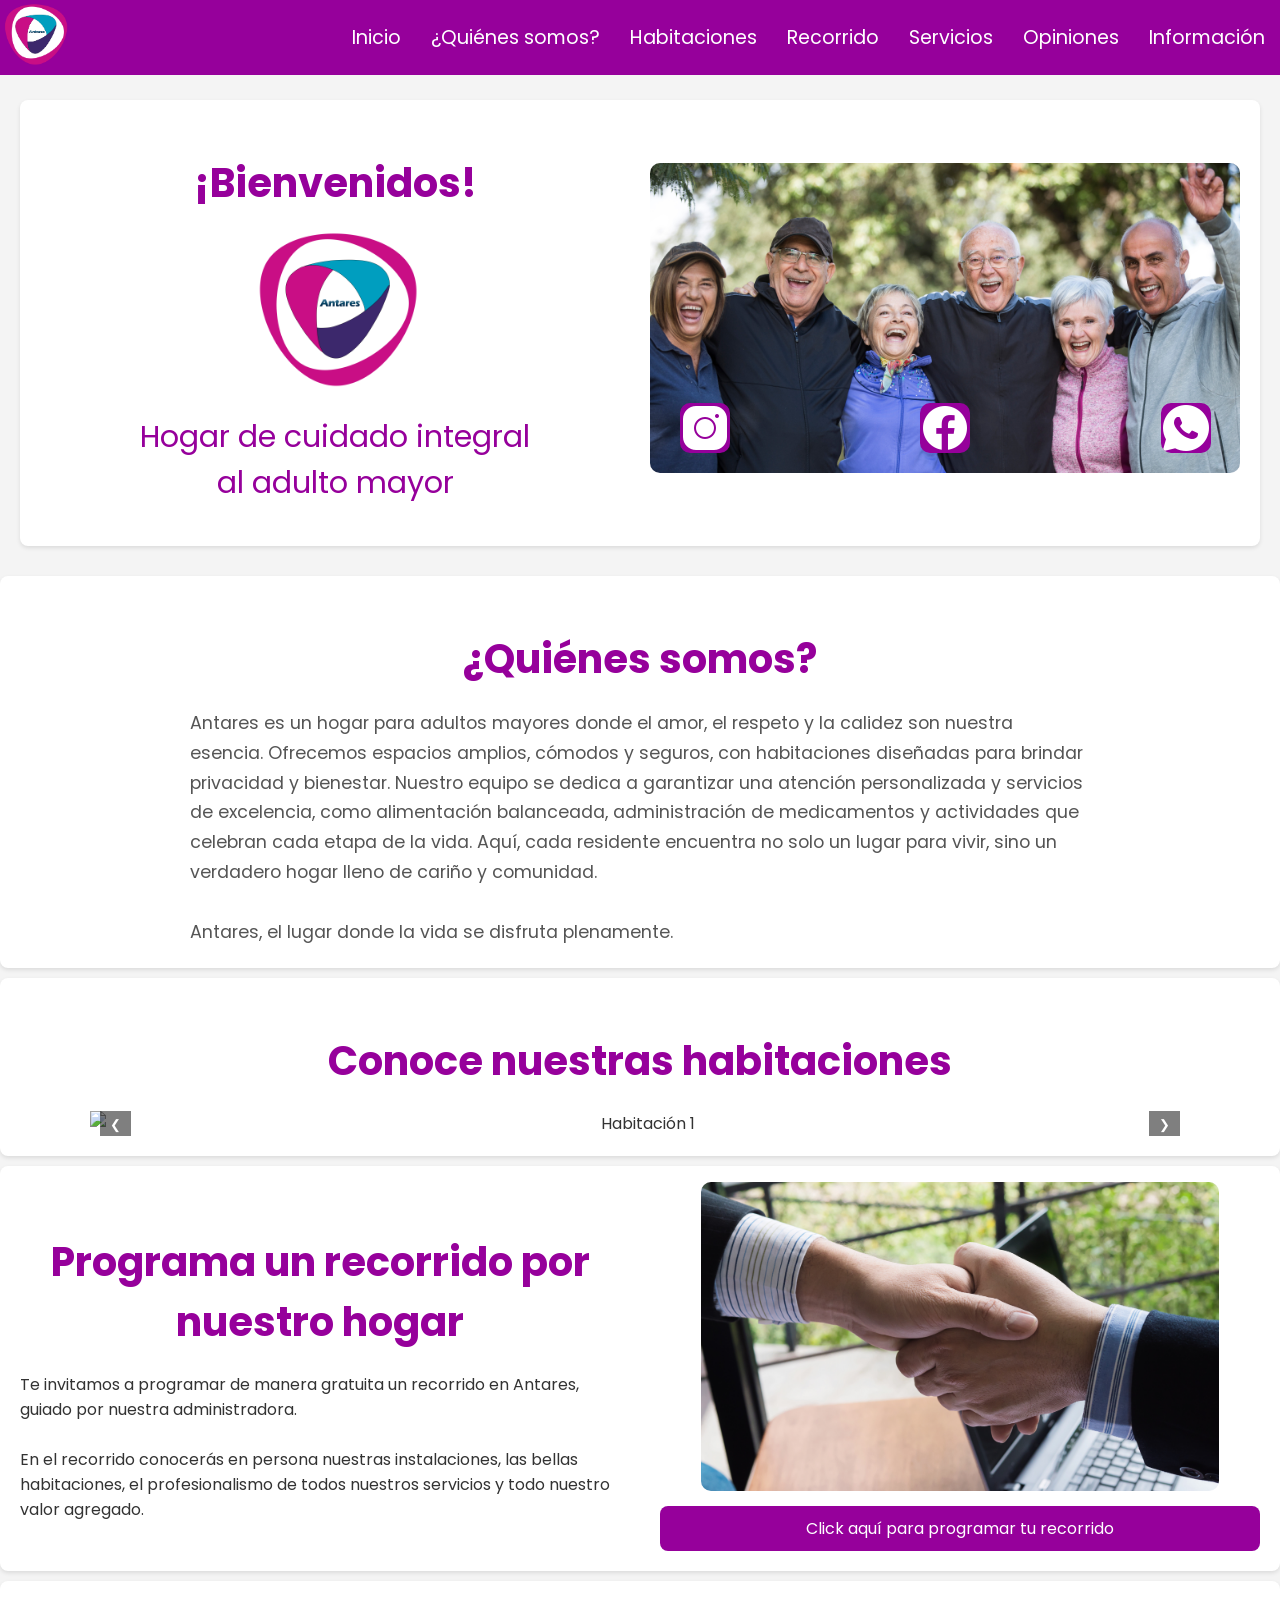
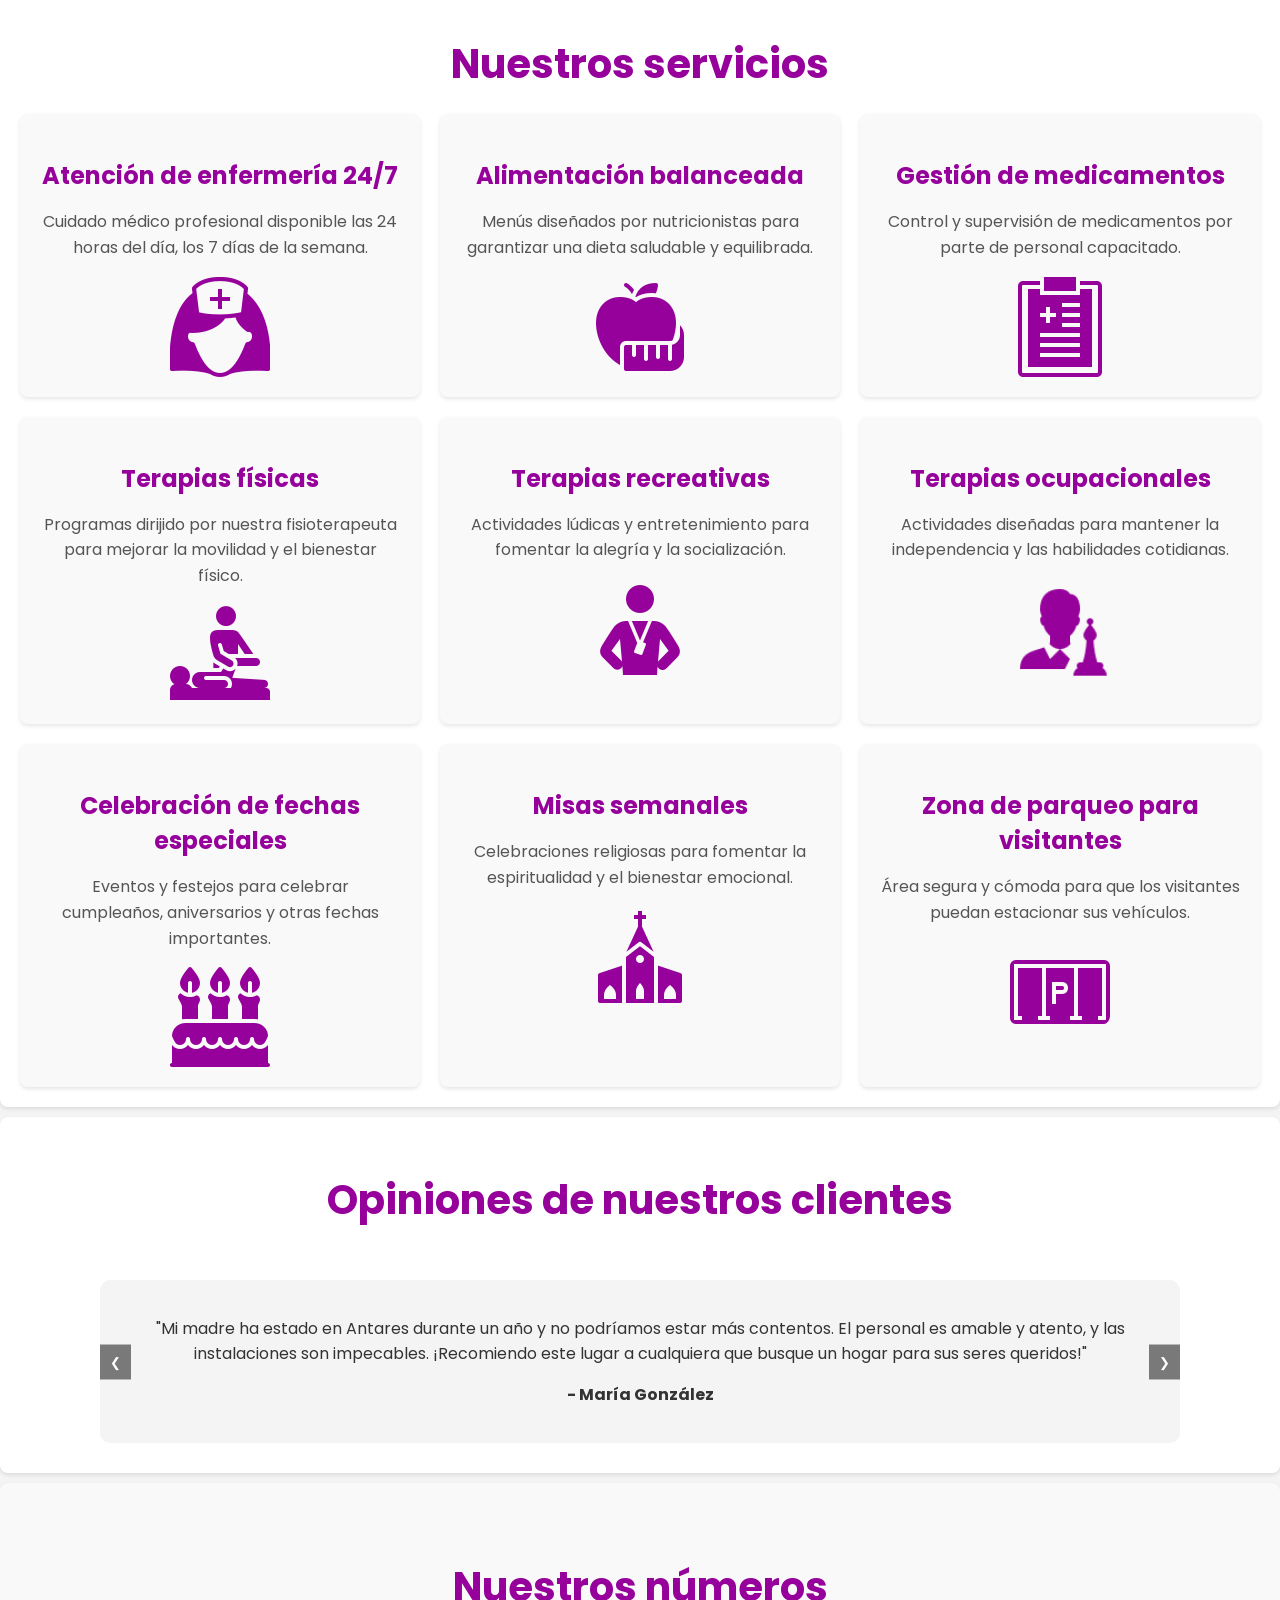
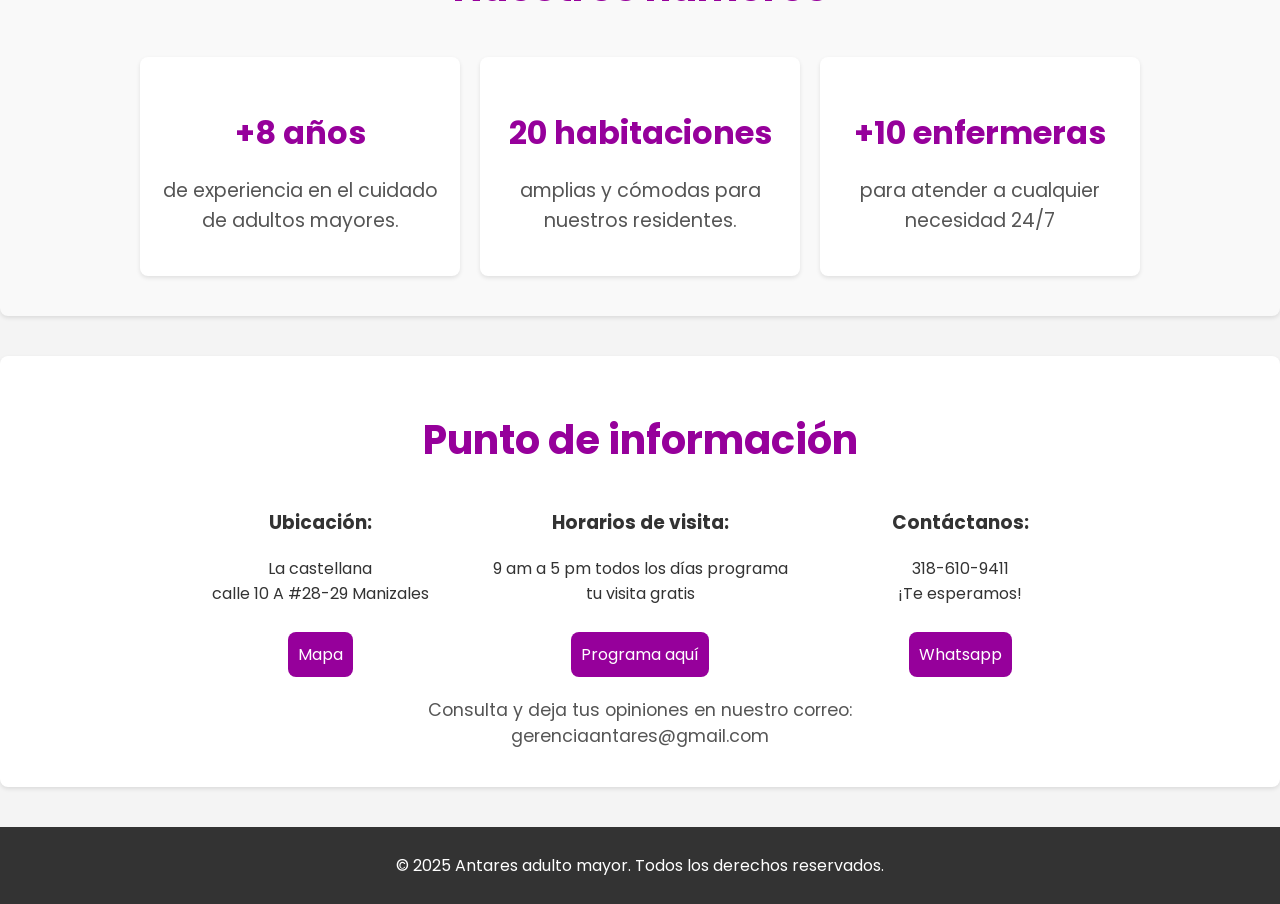
==== index.html @ 846af2d6 "Commit to main" ====
<!DOCTYPE html>
<html lang="es">
<head>
    <meta charset="UTF-8">
    <meta name="viewport" content="width=device-width, initial-scale=1.0">
    <title>Antares adulto mayor</title>
    <link rel="stylesheet" href="styles.css">
    <link rel="icon" href="Antares png (1).png">
    <style>
        /* Estilos para los carruseles */
        .carousel {
            position: relative;
            max-width: 1100px;
            margin: auto;
            overflow: hidden;
            text-align: center;
        }

        .carousel-inner {
            display: flex;
            transition: transform 0.5s ease;
        }

        .carousel-item {
            min-width: 100%;
            box-sizing: border-box;
        }

        .carousel-item img {
            width: 100%;
            display: block;
        }

        .carousel-control {
            position: absolute;
            top: 50%;
            transform: translateY(-50%);
            background-color: rgba(0, 0, 0, 0.5);
            color: white;
            border: none;
            padding: 10px;
            cursor: pointer;
            z-index: 10;
        }

        .carousel-control.prev {
            left: 10px;
        }

        .carousel-control.next {
            right: 10px;
        }

        .testimonials-carousel {
            margin-top: 40px;
        }

        .testimonial-item {
            background-color: #f4f4f4;
            padding: 20px;
            margin: 10px;
            border-radius: 10px;
            
        }
    </style>
</head>
<body>
    <!-- Barra de navegación fija -->
    <header>
        <!-- Contenedor del logo -->
        <div class="logo-container">
            <div class="logo">
                <img src="antares pagina.png" width="100%" alt="logo de la empresa">
            </div>
        </div>

        <!-- Contenedor de la navegación -->
        <nav>
            <ul>
                <li><a href="#inicio">Inicio</a></li>
                <li><a href="#quienes-somos">¿Quiénes somos?</a></li>
                <li><a href="#habitaciones">Habitaciones</a></li>
                <li><a href="#recorrido">Recorrido</a></li>
                <li><a href="#servicios">Servicios</a></li>
                <li><a href="#opiniones">Opiniones</a></li>
                <li><a href="#informacion">Información</a></li>
            </ul>
        </nav>
    </header>

    <!-- Contenido principal -->
    <main>
        <!-- Sección Inicio -->
        <section id="inicio">
            <div class="inicio-contenido">
                <h1>¡Bienvenidos!</h1>
                <div class="logo-placeholder">
                    <img src="antares pagina.png" width="30%">
                </div>
                <p class="eslogan">Hogar de cuidado integral<br/> al adulto mayor</p>
            </div>
            <div class="inicio-imagen">
                <img src="img2.jpeg" width="100%">
                <div class="botones-inicio">
                    <!-- Botón 1: Instagram -->
                    <a href="https://www.instagram.com/antares_adulto_mayor_manizales/" class="boton-inicio boton-izquierda" target="_blank"><img src="Insta.png" height="100%"></a> 
                    <!-- Botón 2: Facebook -->
                    <a href="https://www.facebook.com/Antaresadultomayormanizales" class="boton-inicio boton-centro" target="_blank"><img src="Face.png"></a>
                    <!-- Botón 3: WhatsApp -->
                    <a href="https://wa.link/ow089q" class="boton-inicio boton-derecha" target="_blank"><img src="whatsapp.png" height="100%"></a>
                </div>
            </div>
        </section>
    </main>
</body>
</html>

        <!-- Sección ¿Quiénes somos? -->
        <section id="quienes-somos">
            <h2>¿Quiénes somos?</h2>
            <p class="texto-pequeno">
                Antares es un hogar para adultos mayores donde el amor, el respeto y la calidez son nuestra esencia. Ofrecemos espacios amplios, cómodos y seguros, con habitaciones diseñadas para brindar privacidad y bienestar. Nuestro equipo se dedica a garantizar una atención personalizada y servicios de excelencia, como alimentación balanceada, administración de medicamentos y actividades que celebran cada etapa de la vida. Aquí, cada residente encuentra no solo un lugar para vivir, sino un verdadero hogar lleno de cariño y comunidad.<br><br>
                Antares, el lugar donde la vida se disfruta plenamente.
            </p>
        </section>

        <!-- Sección Habitaciones -->
        <section id="habitaciones">
            <h2>Conoce nuestras habitaciones</h2>
            <overflow:visible></overflow:visible>
            <div class="carousel" id="roomsCarousel">
                <div class="carousel-inner">
                    <div class="carousel-item">
                        <img src="habi 1.jpg" alt="Habitación 1">
                    </div>
                    <div class="carousel-item">
                        <img src="habi 2.jpg" alt="Habitación 2">
                    </div>
                   
                </div>
                <button class="carousel-control prev" onclick="moveRoomCarousel(-1)">&#10094;</button>
                <button class="carousel-control next" onclick="moveRoomCarousel(1)">&#10095;</button>
            </div>
        </section>

        <!-- Sección Recorrido -->
        <section id="recorrido">
            <div class="recorrido-contenedor">
                <div class="recorrido-texto">
                    <h2>Programa un recorrido por nuestro hogar</h2>
                    <p class="texto-pequeno">
                        Te invitamos a programar de manera gratuita un recorrido en Antares, guiado por nuestra administradora.<br><br>
                        En el recorrido conocerás en persona nuestras instalaciones, las bellas habitaciones, el profesionalismo de todos nuestros servicios y todo nuestro valor agregado.
                    </p>
                </div>
                <div class="recorrido-imagen">
                    <div class="imagen-placeholder">
                       <img src="apreton 2.jpg" height="103%">
                    </div>
                    <div class="recorrido-boton">
                        <a href="#informacion" onclick="resaltarBotonPrograma()">Click aquí para programar tu recorrido</a>
                    </div>
                </div>
            </div>
        </section>

        <!-- Sección Servicios -->
        <section id="servicios">
            <h2>Nuestros servicios</h2>
            <div class="servicios-contenedor">
                <!-- Servicio 1: Atención de enfermería 24/7 -->
                <div class="servicio">
                    <div class="servicio-texto">
                        <h3>Atención de enfermería 24/7</h3>
                        <p>Cuidado médico profesional disponible las 24 horas del día, los 7 días de la semana.</p>
                    </div>
                    <div class="servicio-imagen">
                        <img src="icons8-enfermera-100.png" width="100"><!-- Imagen del servicio 1 -->
                    </div>
                </div>
                <!-- Servicio 2: Alimentación balanceada -->
                <div class="servicio">
                    <div class="servicio-texto">
                        <h3>Alimentación balanceada</h3>
                        <p>Menús diseñados por nutricionistas para garantizar una dieta saludable y equilibrada.</p>
                    </div>
                    <div class="servicio-imagen">
                        <img src="icons8-alimentación-saludable-100.png" width="100"><!-- Imagen del servicio 2 -->
                    </div>
                </div>
                <!-- Servicio 3: Administración de medicamentos -->
                <div class="servicio">
                    <div class="servicio-texto">
                        <h3>Gestión de medicamentos</h3>
                        <p>Control y supervisión de medicamentos por parte de personal capacitado.</p>
                    </div>
                    <div class="servicio-imagen">
                        <img src="icons8-plan-de-tratamiento-100.png" width="100"><!-- Imagen del servicio 3 -->
                    </div>
                </div>
                <!-- Servicio 4: Terapias físicas -->
                <div class="servicio">
                    <div class="servicio-texto">
                        <h3>Terapias físicas</h3>
                        <p>Programas dirijido por nuestra fisioterapeuta para mejorar la movilidad y el bienestar físico.</p>
                    </div>
                    <div class="servicio-imagen">
                        <img src="icons8-fisioterapia-100.png" width="100"><!-- Imagen del servicio 4 -->
                    </div>
                </div>
                <!-- Servicio 5: Terapias recreativas -->
                <div class="servicio">
                    <div class="servicio-texto">
                        <h3>Terapias recreativas</h3>
                        <p>Actividades lúdicas y entretenimiento para fomentar la alegría y la socialización.</p>
                    </div>
                    <div class="servicio-imagen">
                        <img src="icons8-entrenador-100.png" width="100"><!-- Imagen del servicio 5 -->
                    </div>
                </div>
                <!-- Servicio 6: Terapias ocupacionales -->
                <div class="servicio">
                    <div class="servicio-texto">
                        <h3>Terapias ocupacionales</h3>
                        <p>Actividades diseñadas para mantener la independencia y las habilidades cotidianas.</p>
                    </div>
                    <div class="servicio-imagen">
                        <img src="icons8-jugador-de-ajedrez-90.png" width="100"><!-- Imagen del servicio 6 -->
                    </div>
                </div>
                <!-- Servicio 7: Celebración de fechas especiales -->
                <div class="servicio">
                    <div class="servicio-texto">
                        <h3>Celebración de fechas especiales</h3>
                        <p>Eventos y festejos para celebrar cumpleaños, aniversarios y otras fechas importantes.</p>
                    </div>
                    <div class="servicio-imagen">
                        <img src="icons8-cumpleaños-100.png" width="100"><!-- Imagen del servicio 7 -->
                    </div>
                </div>
                <!-- Servicio 8: Misas semanales -->
                <div class="servicio">
                    <div class="servicio-texto">
                        <h3>Misas semanales</h3>
                        <p>Celebraciones religiosas para fomentar la espiritualidad y el bienestar emocional.</p>
                    </div>
                    <div class="servicio-imagen">
                        <img src="icons8-iglesia-100.png" width="100"><!-- Imagen del servicio 8 -->
                    </div>
                </div>
                <!-- Servicio 9: Zona de parqueo para visitantes -->
                <div class="servicio">
                    <div class="servicio-texto">
                        <h3>Zona de parqueo para visitantes</h3>
                        <p>Área segura y cómoda para que los visitantes puedan estacionar sus vehículos.</p>
                    </div>
                    <div class="servicio-imagen">
                        <img src="icons8-aparcamiento-descubierto-100.png" width="100"><!-- Imagen del servicio 9 -->
                    </div>
                </div>
            </div>
        </section>

        <!-- Sección Opiniones -->
        <section id="opiniones">
            <h2>Opiniones de nuestros clientes</h2>
            <div class="carousel testimonials-carousel" id="testimonialsCarousel">
                <div class="carousel-inner">
                    <div class="carousel-item">
                        <div class="testimonial-item">
                            <p>"Mi madre ha estado en Antares durante un año y no podríamos estar más contentos. El personal es amable y atento, y las instalaciones son impecables. ¡Recomiendo este lugar a cualquiera que busque un hogar para sus seres queridos!"</p>
                            <p><strong>- María González</strong></p>
                        </div>
                    </div>
                    <div class="carousel-item">
                        <div class="testimonial-item">
                            <p>"Antares ha sido una bendición para nuestra familia. Mi padre recibe un cuidado excepcional <br/> y siempre está feliz. Las actividades y terapias son fantásticas. ¡Gracias por todo!"</p>
                            <p><strong>- Juan Pérez</strong></p>
                        </div>
                    </div>
                    <div class="carousel-item">
                        <div class="testimonial-item">
                            <p>"El equipo de Antares es increíble. Mi abuela está muy bien cuidada y siempre <br/> nos sentimos bienvenidos cuando la visitamos. ¡Gracias por hacerla sentir como en casa!"</p>
                            <p><strong>- Laura Martínez</strong></p>
                        </div>
                    </div>
                    <div class="carousel-item">
                        <div class="testimonial-item">
                            <p>"No puedo expresar lo agradecido que estoy con Antares. Mi tío ha mejorado mucho desde que llegó aquí.<br/>  El ambiente es cálido y acogedor, y el personal es muy profesional. ¡Altamente recomendado!"</p>
                            <p><strong>- Carlos Sánchez</strong></p>
                        </div>
                    </div>
                </div>
                <button class="carousel-control prev" onclick="moveTestimonialCarousel(-1)">&#10094;</button>
                <button class="carousel-control next" onclick="moveTestimonialCarousel(1)">&#10095;</button>
            </div>
        </section>

        <!-- Sección Estadísticas -->
        <section id="estadisticas">
            <h2>Nuestros números</h2>
            <div class="estadisticas-contenedor">
                <!-- Cuadro 1: +8 años de experiencia -->
                <div class="estadistica-cuadro">
                    <h3>+8 años</h3>
                    <p>de experiencia en el cuidado de adultos mayores.</p>
                </div>
                <!-- Cuadro 2: 20 habitaciones -->
                <div class="estadistica-cuadro">
                    <h3>20 habitaciones</h3>
                    <p>amplias y cómodas para nuestros residentes.</p>
                </div>
                <!-- Cuadro 3: +10 enfermeras -->
                <div class="estadistica-cuadro">
                    <h3>+10 enfermeras</h3>
                    <p>para atender a cualquier necesidad 24/7</p>
                </div>
            </div>
        </section>

        <!-- Sección Información -->
        <section id="informacion">
            <h2>Punto de información</h2>
            <div class="informacion-contenedor">
                <!-- Cuadro 1: Ubicación -->
                <div class="informacion-cuadro">
                    <h3>Ubicación:</h3>
                    <p>La castellana<br>calle 10 A #28-29 Manizales</p>
                    <div class="informacion-boton">
                        <a href="https://maps.app.goo.gl/JUKtbYyYu6Zx27G1A" target="_blank">Mapa</a>
                    </div>
                </div>
                <!-- Cuadro 2: Horarios -->
                <div class="informacion-cuadro">
                    <h3>Horarios de visita:</h3>
                    <p>9 am a 5 pm todos los días
                        programa tu visita gratis</p>
                    
                    <div class="informacion-boton" id="boton-programa">
                        <a href="https://wa.link/sse09x" target="_blank">Programa aquí</a>
                    </div>
                </div>
                <!-- Cuadro 3: Contacto -->
                <div class="informacion-cuadro">
                    <h3>Contáctanos:</h3>
                    <p>318-610-9411 <br/>¡Te esperamos!</p>
                    <div class="informacion-boton">
                        <a href="https://wa.link/0nbzg0" target="_blank">Whatsapp</a>
                    </div>
                </div>
            </div>
            <p class="informacion-correo">Consulta y deja tus opiniones en nuestro correo:<br>gerenciaantares@gmail.com</p>
        </section>

    </main>

    <!-- Pie de página -->
    <footer>
        <p>&copy; 2025 Antares adulto mayor. Todos los derechos reservados.</p>
    </footer>

    <!-- Script para los carruseles -->
    <script>
        // Funcionalidad del carrusel de habitaciones
        let roomIndex = 0;
        const roomItems = document.querySelectorAll('#roomsCarousel .carousel-item').length;

        function moveRoomCarousel(direction) {
            const carouselInner = document.querySelector('#roomsCarousel .carousel-inner');
            roomIndex = (roomIndex + direction + roomItems) % roomItems;
            carouselInner.style.transform = `translateX(-${roomIndex * 100}%)`;
        }

        // Funcionalidad del carrusel de opiniones
        let testimonialIndex = 0;
        const testimonialItems = document.querySelectorAll('#testimonialsCarousel .carousel-item').length;

        function moveTestimonialCarousel(direction) {
            const carouselInner = document.querySelector('#testimonialsCarousel .carousel-inner');
            testimonialIndex = (testimonialIndex + direction + testimonialItems) % testimonialItems;
            carouselInner.style.transform = `translateX(-${testimonialIndex * 100}%)`;
        }
    </script>

    <!-- Script para resaltar el botón "Programa aquí" -->
    <script>
        function resaltarBotonPrograma() {
            const botonPrograma = document.getElementById('boton-programa');
            botonPrograma.style.backgroundColor = '#7d007f'; /* Cambia el color de fondo */
            botonPrograma.style.transform = 'scale(1.05)'; /* Efecto de escala */
            setTimeout(() => {
                botonPrograma.style.backgroundColor = '#96009b'; /* Restaura el color original */
                botonPrograma.style.transform = 'scale(1)'; /* Restaura el tamaño original */
            }, 1000); /* Duración del resaltado */
        }
    </script>                
</body>
</html>
---- styles.css ----
/* Importar la fuente Poppins de Google Fonts */
@import url('https://fonts.googleapis.com/css2?family=Poppins:wght@400;500;600&display=swap');
section 
{
    scroll-margin-top: 150px; /* Ajusta el valor según necesites */
}


/* Estilos generales */
body {
    font-family: 'Poppins', Arial, sans-serif;
    margin: 0;
    padding: 0;
    background-color: #f4f4f4;
    color: #333;
    padding-top: 80px;
    scroll-behavior: smooth;
}

/* Barra de navegación fija */
header {
    position: fixed;
    top: 0;
    left: 0;
    width: 100%;
    background-color: #96009b;
    z-index: 1100;
    height: 75px;
    padding: 20 20px;
    display: flex;
    align-items: center;
    justify-content: space-between;
}

/* Contenedor del logo */
header .logo-container {
    display: flex;
    align-items: center;
}

header .logo {
    width: 70px;
}

header .logo img {
    width: 100%;
    height: auto;
}

/* Contenedor de la navegación */
nav ul {
    list-style-type: none;
    margin: 0;
    padding: 0;
    display: flex;
    justify-content: flex-end;
    align-items: center;
}

nav ul li {
    display: inline;
}

nav ul li a {
    color: white;
    text-decoration: none;
    padding: 10px 15px;
    display: inline-block;
    font-size: 1.2em;
    transition: background-color 0.3s ease;
}

nav ul li a:hover {
    background-color: #7d007f;
}

/* Contenido principal */
main {
    padding: 20px;
}

section {
    margin-bottom: 10px;
    padding: 20px;
    background-color: white;
    border-radius: 8px;
    box-shadow: 0 2px 4px rgba(0, 0, 0, 0.1);
}

/* Estilos para los títulos principales */
h1, h2 {
    font-size: 2.5em;
    color: #96009b;
    margin-bottom: 20px;
    text-align: center;
}

/* Estilos para la sección de Inicio */
#inicio {
    display: flex;
    align-items: center;
    gap: 20px;
}

#inicio .inicio-contenido {
    flex: 1;
    text-align: left;
}

#inicio .logo-placeholder {
    height: 150px;
    margin: 20px 0;
    display: flex;
    align-items: center;
    justify-content: center;
    font-style: italic;
}

#inicio .eslogan {
    font-size: 1.9em;
    color: #96009b;
    margin-bottom: 20px;
    text-align: center;
}

#inicio .inicio-imagen {
    flex: 1;
    height: 300px;
    display: flex;
    align-items: flex-end;
    justify-content: center;
    position: relative;
    img {
        border-radius: 10px; /* Ajusta el valor según lo que necesites */
    }
    
}

/* Estilos para los botones en la sección de inicio */
#inicio .botones-inicio {
    display: flex;
    justify-content: space-between;
    width: 90%;
    padding: 0 5%;
    position: absolute;
    bottom: 20px;
}

#inicio .boton-inicio {
    width: 50px;
    height: 50px;
    background-color: #96009b;
    border-radius: 10px;
    transition: background-color 0.3s ease, transform 0.3s ease;
}

#inicio .boton-inicio:hover {
    background-color: #7d007f;
    transform: scale(1.1);
}
/* Estilos para la sección ¿Quiénes somos? */

#quienes-somos .texto-pequeno {
    font-size: 1.1em;
    color: #555;
    line-height: 1.7;
    text-align: left;
    max-width: 900px;
    margin: 0 auto;
}

/* Estilos para la sección Habitaciones */
#habitaciones .carrusel {
    position: relative;
    max-width: 1000px;
    margin: 0 auto;
    overflow: hidden;

}

#habitaciones .carrusel-contenedor {
    display: flex;
    transition: transform 0.5s ease-in-out;
}

#habitaciones .carrusel-slide {
    min-width: 100%;
    box-sizing: border-box;
    transition: transform 0.5s ease-in-out, opacity 0.5s ease-in-out;
    opacity: 0.5;
    transform: scale(0.8);
    
}

#habitaciones .carrusel-slide.activo {
    opacity: 1;
    transform: scale(1);
}

#habitaciones .carrusel-slide img {
    width: 100%;
    height: 400px;
    object-fit: cover;
    border-radius: 8px;
    margin-bottom: 20px;
}

#habitaciones .descripcion {
    background-color: rgba(0, 0, 0, 0.7);
    color: white;
    padding: 10px;
    border-radius: 8px;
    text-align: center;
    margin-top: 10px;
}

/* Estilos para la sección Recorrido */
#recorrido .recorrido-contenedor {
    display: flex;
    align-items: center;
    gap: 40px;
    img {
        border-radius: 10px; /* Ajusta el valor según lo que necesites */
    }
}

#recorrido .recorrido-texto {
    flex: 1;
}

#recorrido .recorrido-imagen {
    flex: 1;
    text-align: center;
}

#recorrido .imagen-placeholder {
    width: 100%;
    height: 300px;
    border-radius: 30px;
    display: flex;
    align-items: center;
    justify-content: center;
    font-style: italic;
}

#recorrido .recorrido-boton {
    background-color: #96009b;
    color: white;
    padding: 10px;
    border-radius: 8px;
    margin-top: 20px;
    cursor: pointer;
    text-align: center;
    transition: background-color 0.3s ease;
}

#recorrido .recorrido-boton:hover {
    background-color: #7d007f;
}

#recorrido .recorrido-boton a {
    color: white;
    text-decoration: none;
}

/* Estilos para la sección Servicios */
#servicios .servicios-contenedor {
    display: grid;
    grid-template-columns: repeat(3, 1fr);
    gap: 20px;
}

#servicios .servicio {
    background-color: #f9f9f9;
    padding: 20px;
    border-radius: 8px;
    box-shadow: 0 2px 4px rgba(0, 0, 0, 0.1);
    text-align: center;
    transition: transform 0.3s ease, box-shadow 0.3s ease;
}

#servicios .servicio:hover {
    transform: scale(1.05);
    box-shadow: 0 4px 8px rgba(0, 0, 0, 0.2);
}

#servicios .servicio-texto h3 {
    font-size: 1.5em;
    color: #96009b;
    margin-bottom: 10px;
}

#servicios .servicio-texto p {
    font-size: 1em;
    color: #555;
    line-height: 1.6;
}

#servicios .servicio-imagen {
    height: 100px;
    display: flex;
    align-items: center;
    justify-content: center;
    color: #888;
    font-style: italic;
    margin-top: 10px;
    transition: transform 0.3s ease;
}

#servicios .servicio:hover .servicio-imagen {
    transform: scale(1.1);
}

/* Estilos para la sección Estadísticas */
#estadisticas {
    background-color: #f9f9f9;
    padding: 40px 20px;
    margin-bottom: 40px;
}

#estadisticas h2 {
    font-size: 2.5em;
    color: #96009b;
    text-align: center;
    margin-bottom: 40px;
}

#estadisticas .estadisticas-contenedor {
    display: flex;
    justify-content: center;
    gap: 20px;
    flex-wrap: wrap;
    max-width: 1000px;
    margin: 0 auto;
}

#estadisticas .estadistica-cuadro {
    flex: 1;
    min-width: 250px;
    max-width: 300px;
    background-color: white;
    padding: 20px;
    border-radius: 8px;
    box-shadow: 0 2px 4px rgba(0, 0, 0, 0.1);
    text-align: center;
    transition: transform 0.3s ease, box-shadow 0.3s ease;
}

#estadisticas .estadistica-cuadro:hover {
    transform: translateY(-10px);
    box-shadow: 0 4px 8px rgba(0, 0, 0, 0.2);
}

#estadisticas .estadistica-cuadro h3 {
    font-size: 2em;
    color: #96009b;
    margin-bottom: 10px;
}

#estadisticas .estadistica-cuadro p {
    font-size: 1.2em;
    color: #555;
    line-height: 1.6;
}
/* Estilos para la sección Información */
#informacion .informacion-contenedor {
    display: flex;
    justify-content: center;
    gap: 20px;
    flex-wrap: wrap;
    max-width: 1000px;
    margin: 0 auto;
}

#informacion .informacion-cuadro {
    flex: 1;
    min-width: 250px;
    max-width: 300px;
    text-align: center;
}

#informacion .cuadro-fondo {
    background-color: #f9f9f9;
    padding: 20px;
    border-radius: 8px;
    box-shadow: 0 2px 4px rgba(0, 0, 0, 0.1);
    height: 100%;
}

#informacion .cuadro-fondo h3 {
    font-size: 1.5em;
    color: #96009b;
    margin-bottom: 10px;
}

#informacion .cuadro-fondo p {
    font-size: 1em;
    color: #555;
    line-height: 1.6;
}

#informacion .informacion-boton {
    background-color: #96009b;
    color: white;
    padding: 10px;
    border-radius: 8px;
    margin-top: 10px;
    cursor: pointer;
    display: inline-block;
    transition: background-color 0.3s ease, transform 0.3s ease;
}

#informacion .informacion-boton:hover {
    background-color: #7d007f;
}

#informacion .informacion-boton a {
    color: white;
    text-decoration: none;
}

/* Resaltado del botón "Programa aquí" */
#informacion .informacion-boton.resaltado {
    background-color: #7d007f;
    transform: scale(1.05);
}

#informacion .informacion-correo {
    font-size: 1.1em;
    color: #555;
    text-align: center;
    margin-top: 20px;
}

/* Pie de página */
footer {
    background-color: #333;
    color: white;
    text-align: center;
    padding: 10px;
    position: relative;
    margin-top: 40px;
}
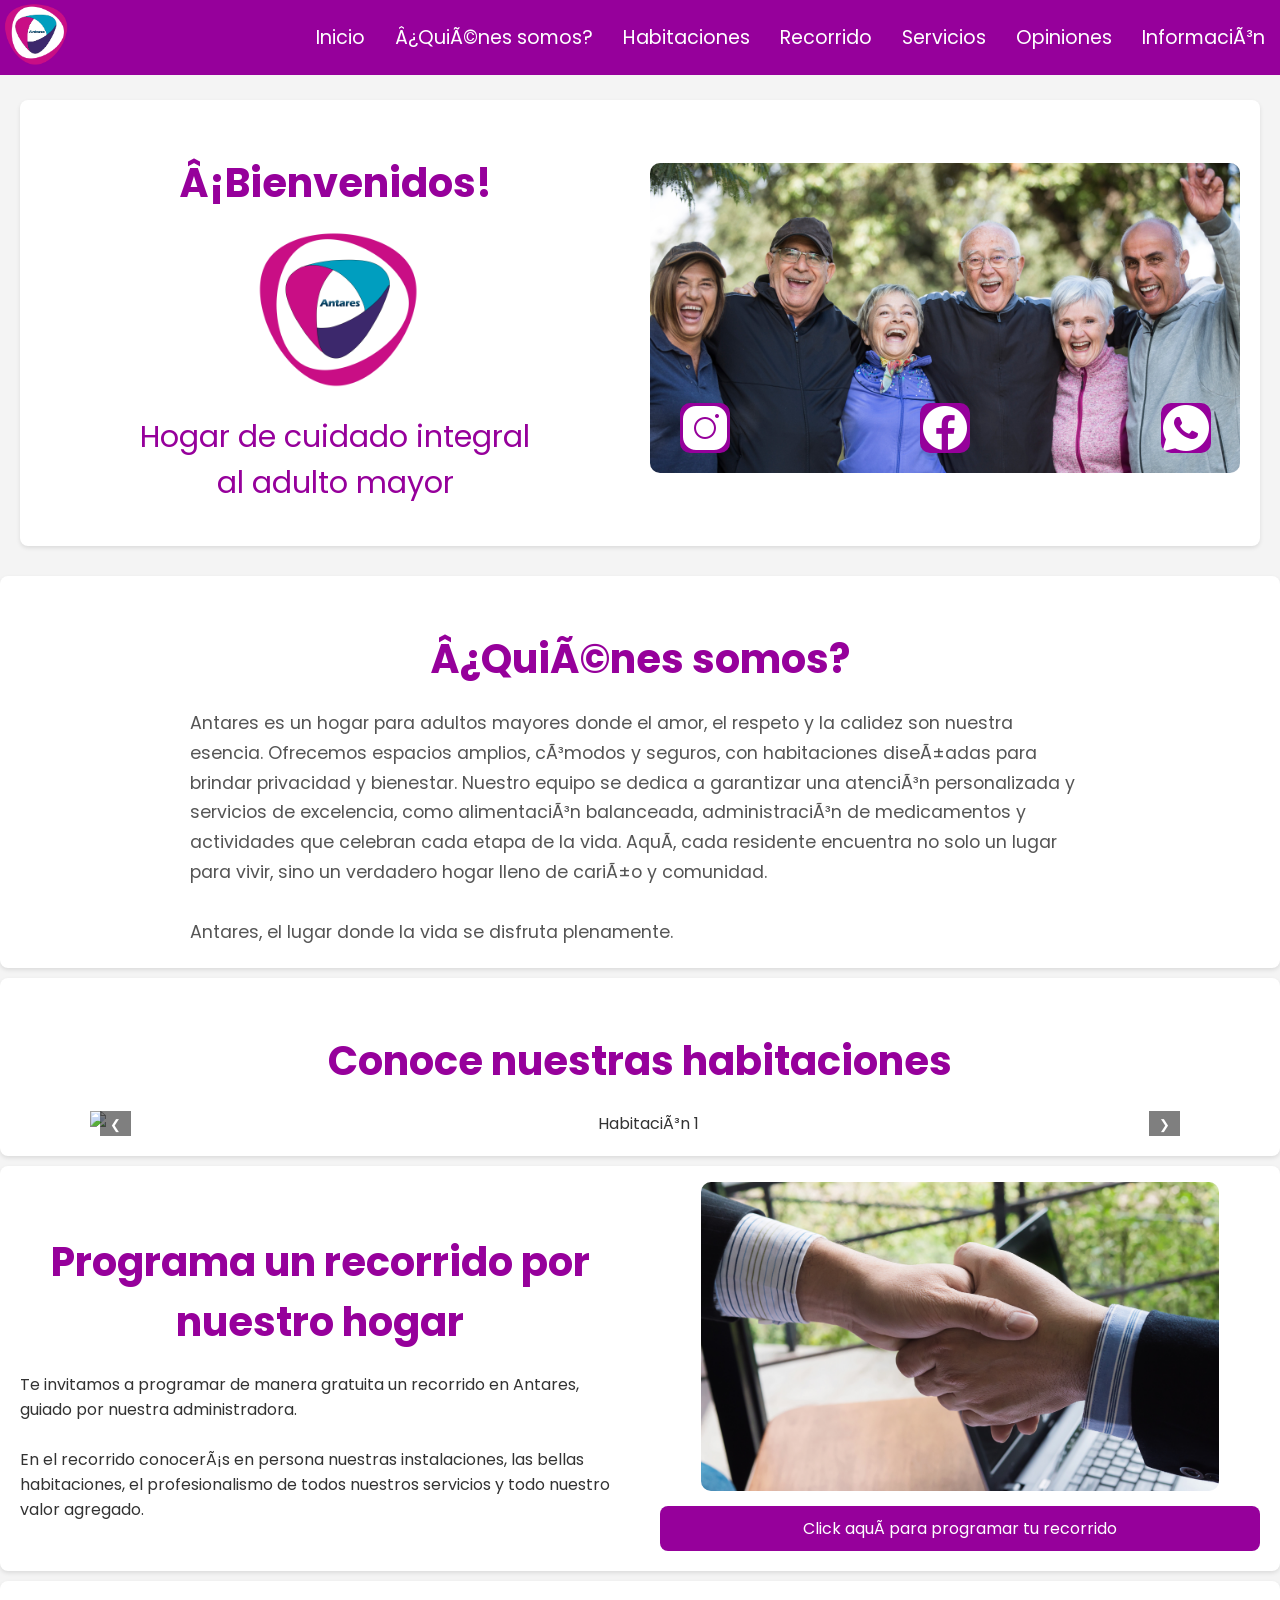
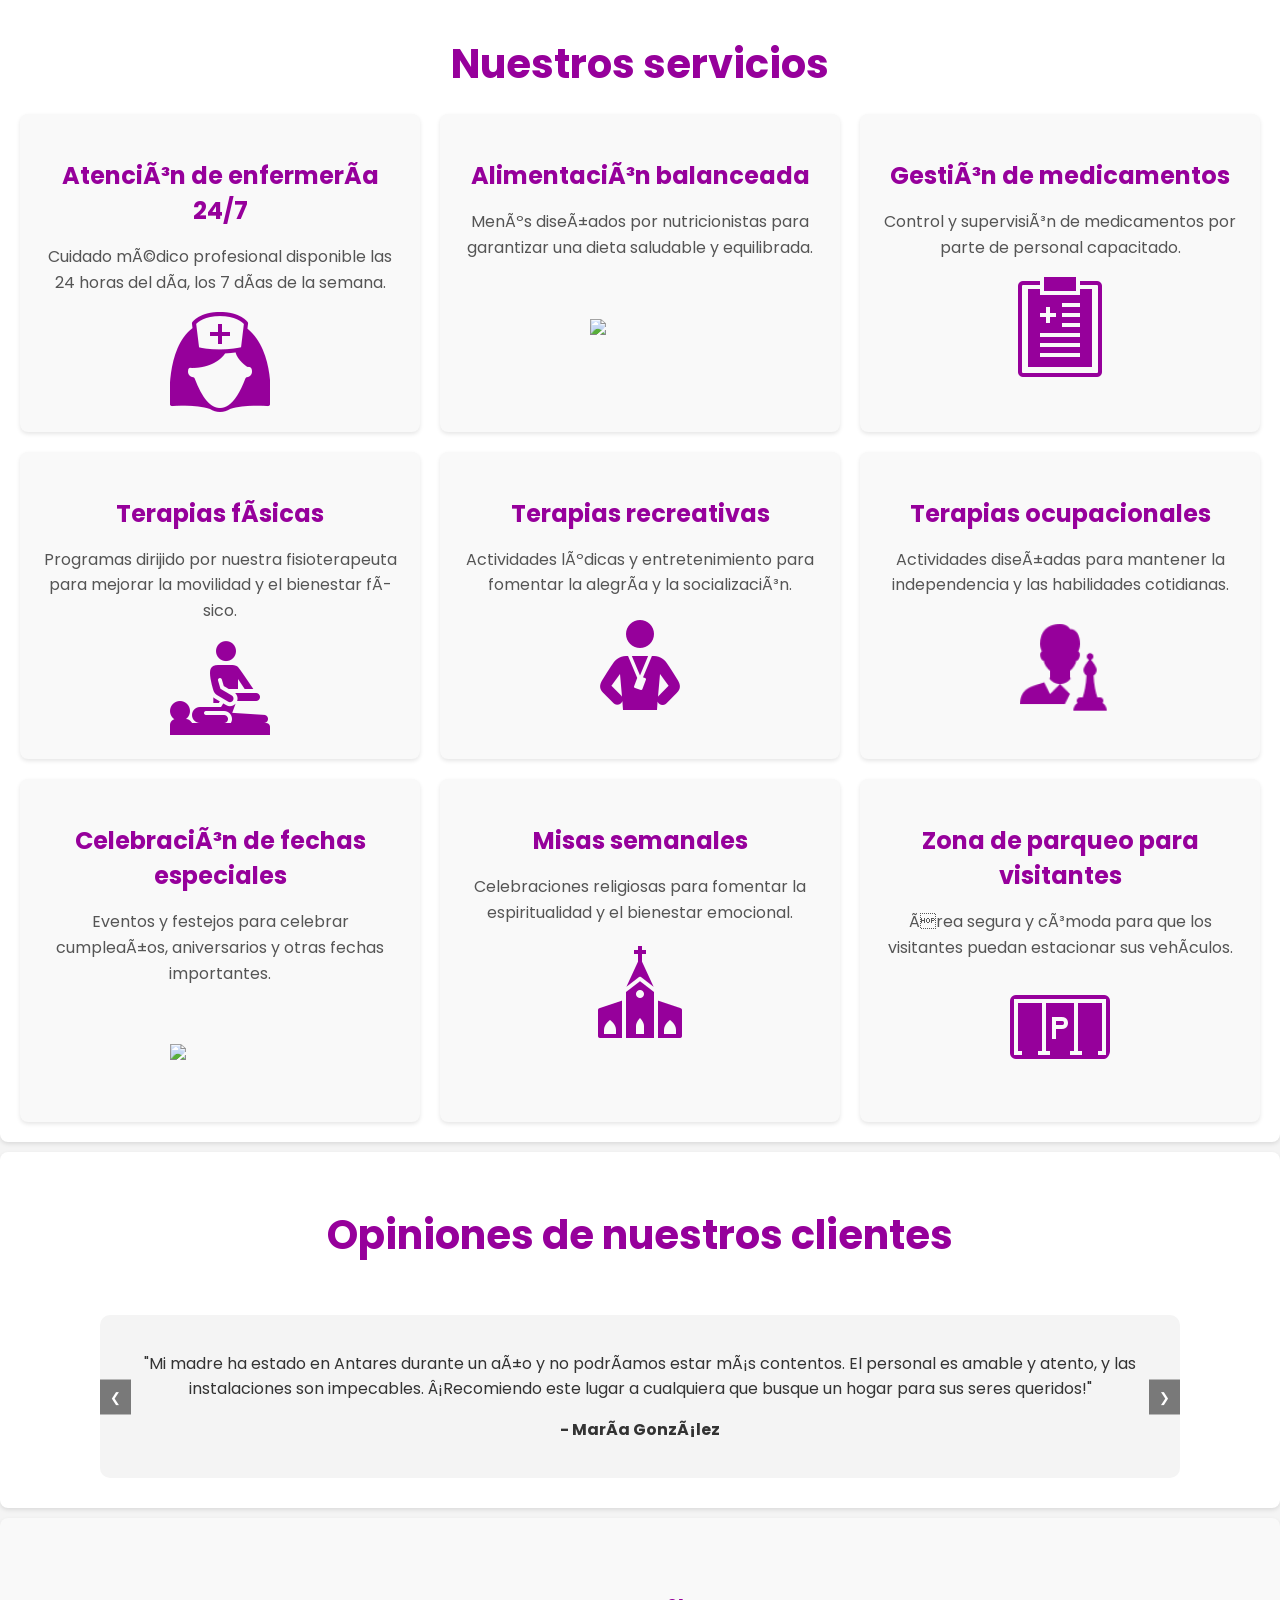
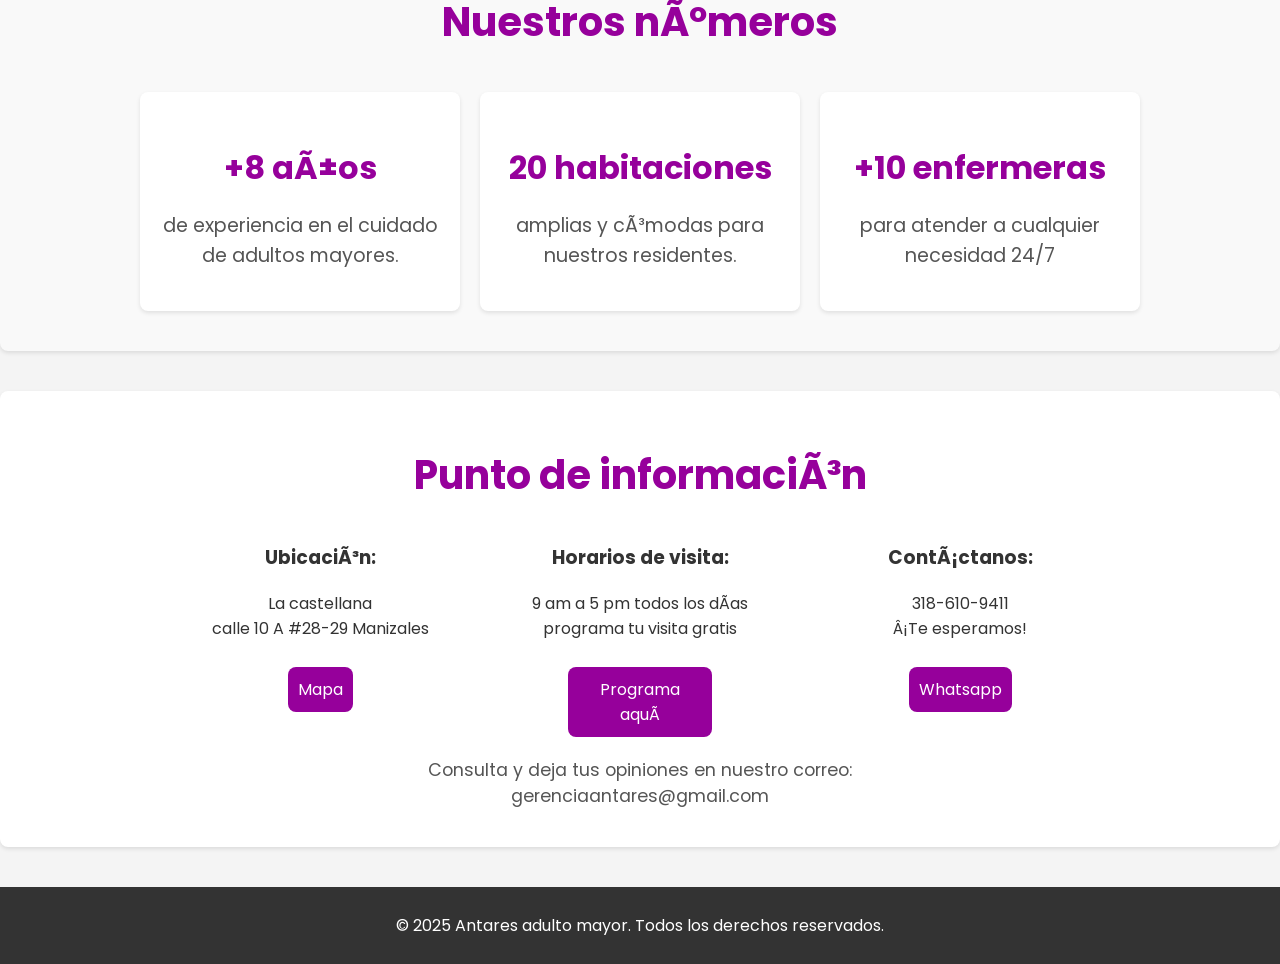
==== commit 22deafa3: "Update index.html" ====
--- a/index.html
+++ b/index.html
@@ -1,5 +1,38 @@
 <!DOCTYPE html>
 <html lang="es">
+    <!DOCTYPE html>
+    <html lang="es">
+<!-- Script para forzar el tamaño en móviles -->
+        <script>
+            // Verificar si el dispositivo es un móvil
+            function esMovil() {
+                return /Android|webOS|iPhone|iPad|iPod|BlackBerry|IEMobile|Opera Mini/i.test(navigator.userAgent);
+            }
+    
+            // Forzar el tamaño de la página en móviles
+            if (esMovil()) {
+                const anchoForzado = 933;
+                const altoForzado = 625;
+    
+                // Cambiar el viewport
+                const metaViewport = document.querySelector('meta[name="viewport"]');
+                metaViewport.setAttribute('content', `width=${anchoForzado}, initial-scale=1.0`);
+    
+                // Cambiar el tamaño del contenedor
+                const contenedor = document.querySelector('.contenedor');
+                contenedor.style.width = `${anchoForzado}px`;
+                contenedor.style.height = `${altoForzado}px`;
+                contenedor.style.margin = '0 auto';
+                contenedor.style.overflow = 'auto';
+    
+                // Deshabilitar el zoom
+                document.addEventListener('gesturestart', function (e) {
+                    e.preventDefault();
+                });
+            }
+        </script>
+    </body>
+    </html>
 <head>
     <meta charset="UTF-8">
     <meta name="viewport" content="width=device-width, initial-scale=1.0">
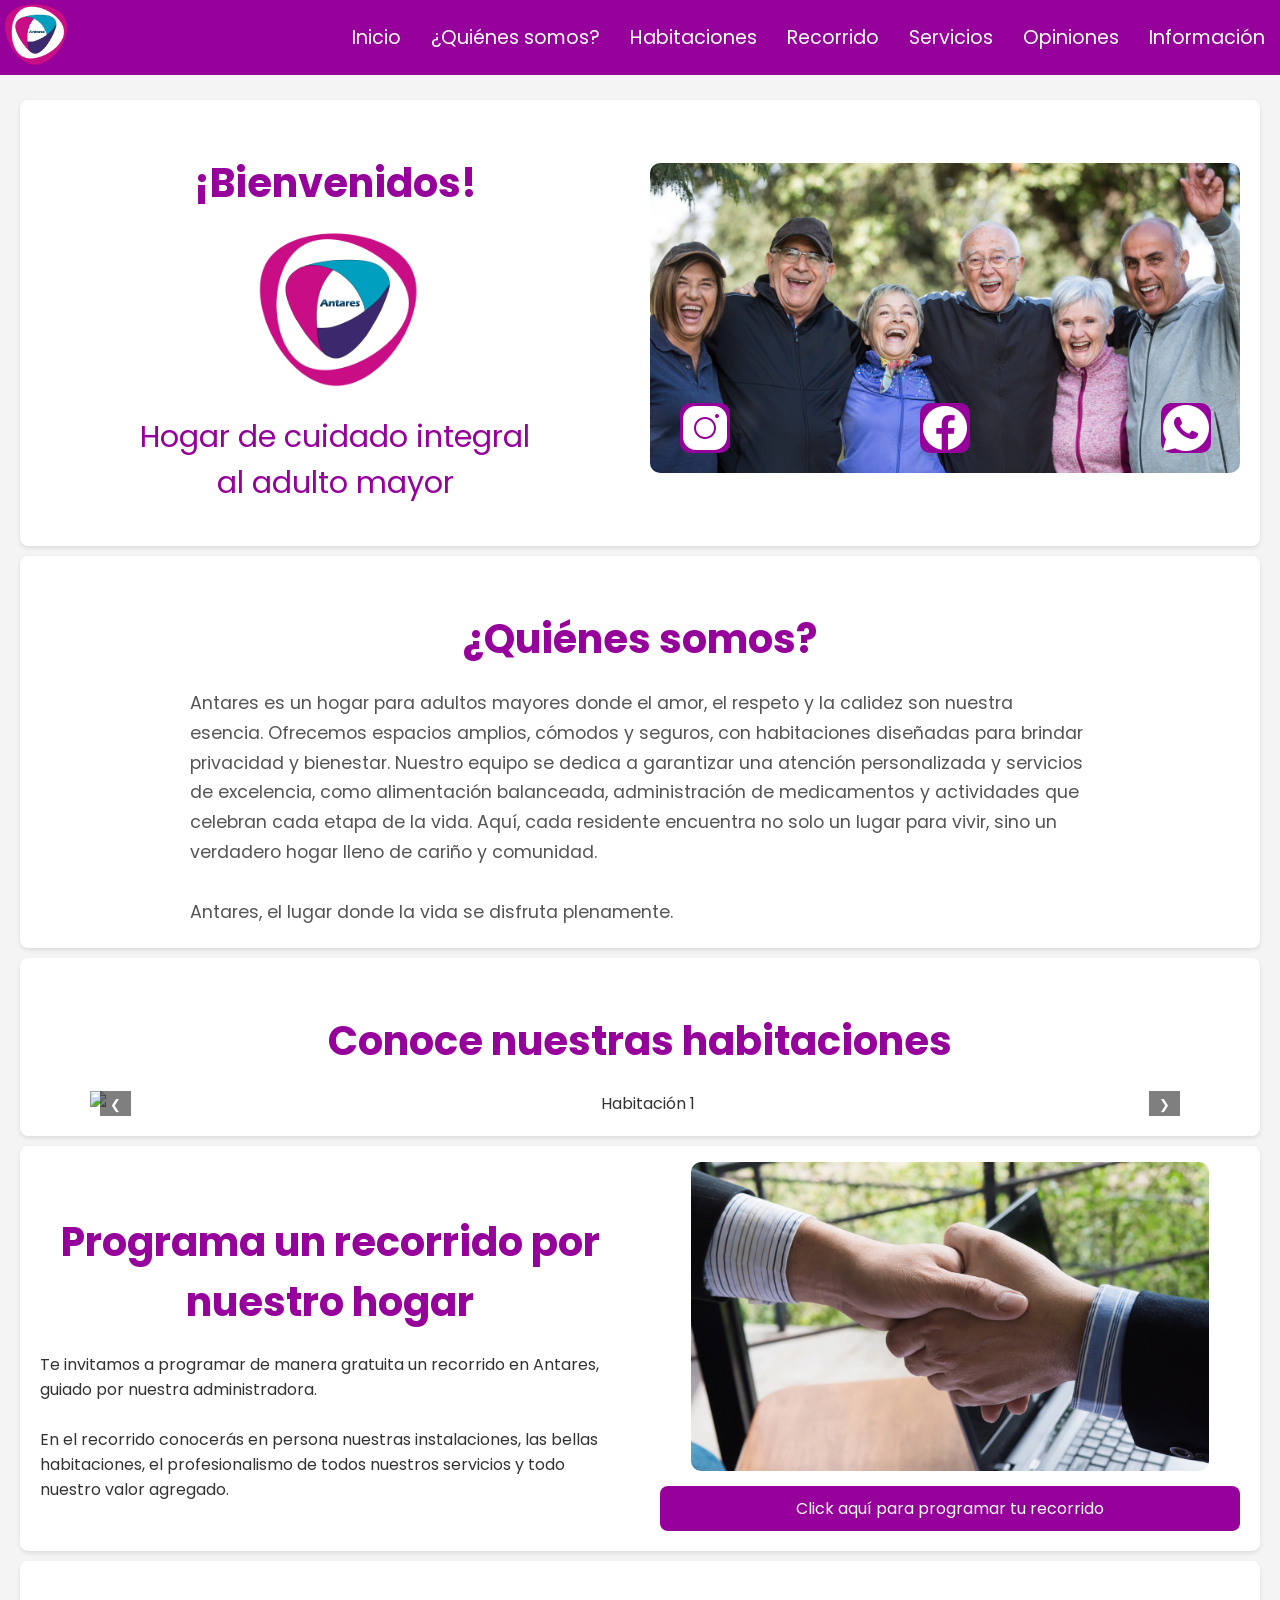
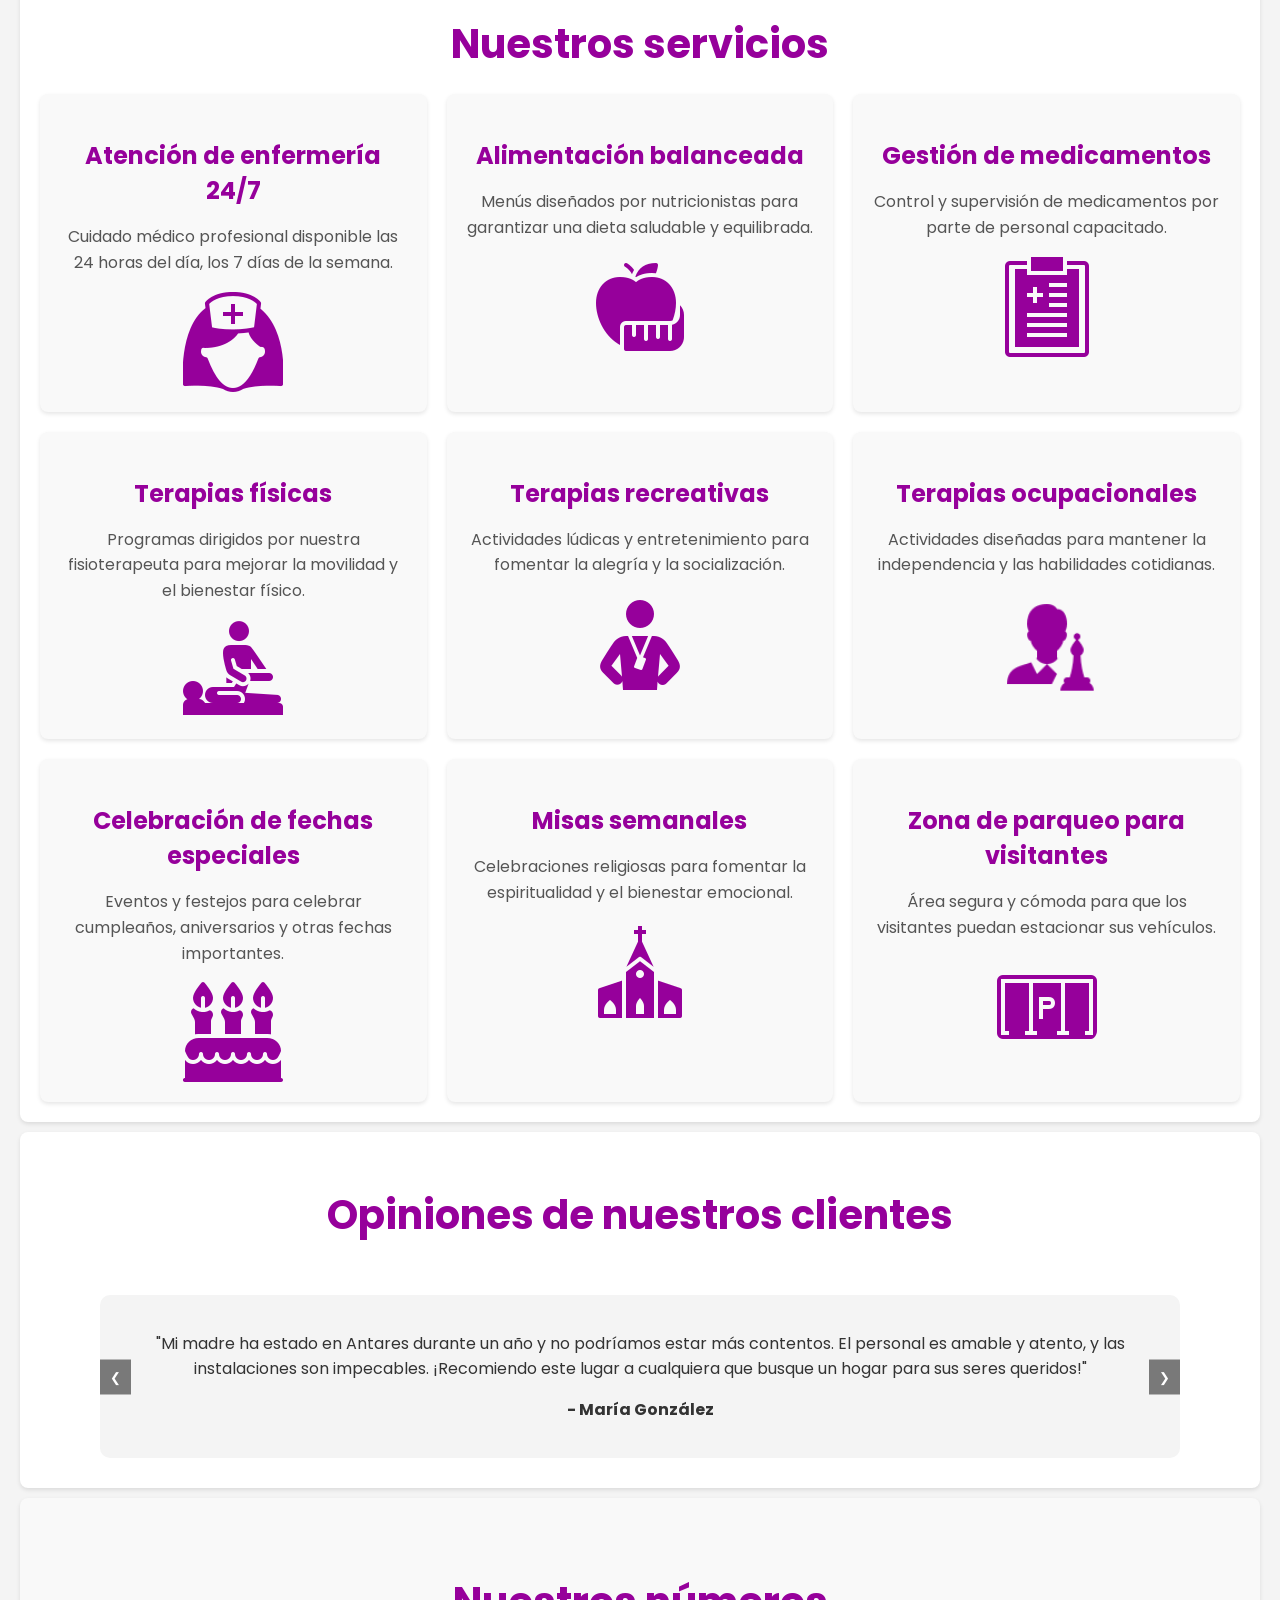
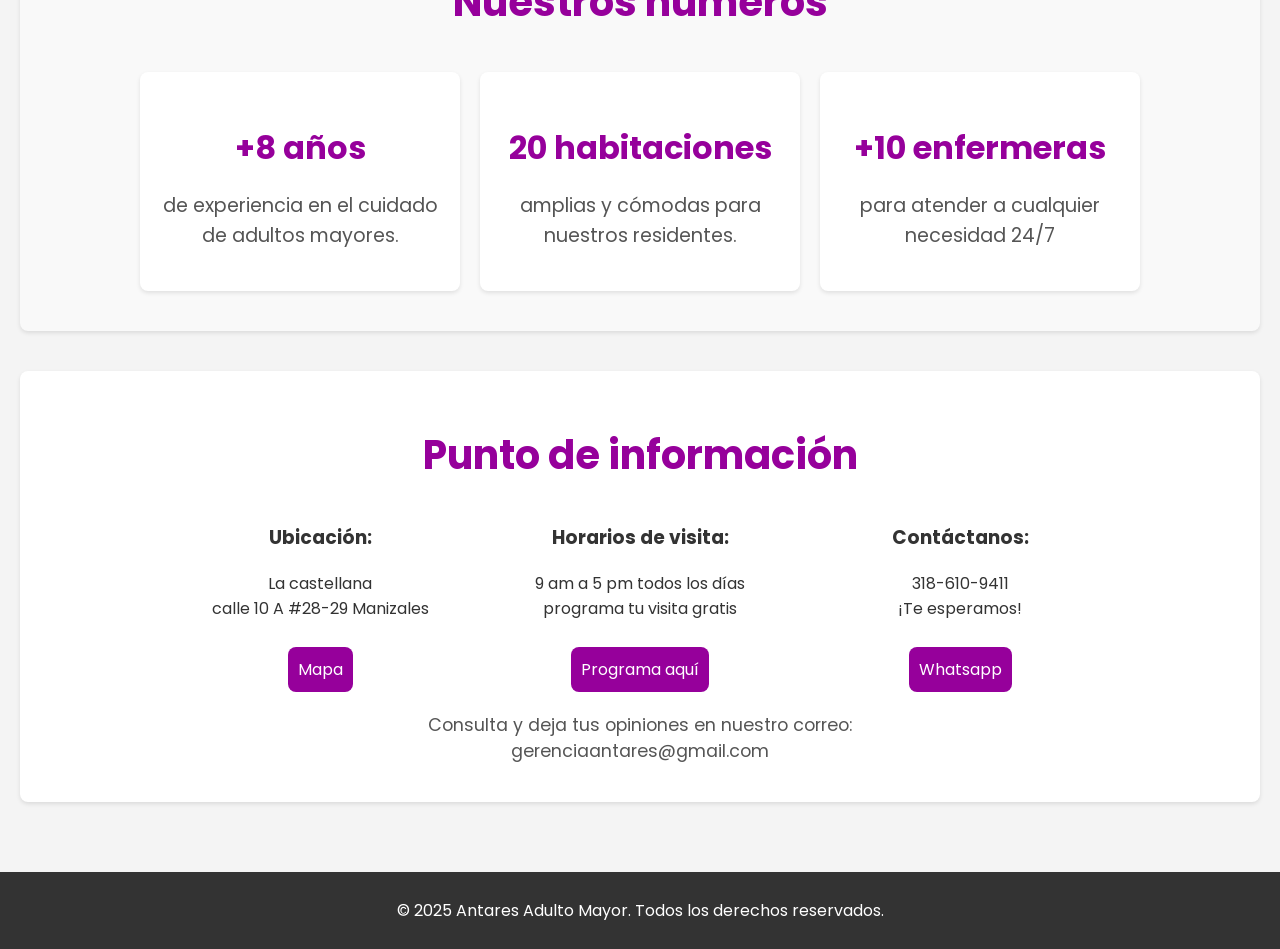
==== commit 1116d057: "Update index.html" ====
--- a/index.html
+++ b/index.html
@@ -1,42 +1,9 @@
 <!DOCTYPE html>
 <html lang="es">
-    <!DOCTYPE html>
-    <html lang="es">
-<!-- Script para forzar el tamaño en móviles -->
-        <script>
-            // Verificar si el dispositivo es un móvil
-            function esMovil() {
-                return /Android|webOS|iPhone|iPad|iPod|BlackBerry|IEMobile|Opera Mini/i.test(navigator.userAgent);
-            }
-    
-            // Forzar el tamaño de la página en móviles
-            if (esMovil()) {
-                const anchoForzado = 933;
-                const altoForzado = 625;
-    
-                // Cambiar el viewport
-                const metaViewport = document.querySelector('meta[name="viewport"]');
-                metaViewport.setAttribute('content', `width=${anchoForzado}, initial-scale=1.0`);
-    
-                // Cambiar el tamaño del contenedor
-                const contenedor = document.querySelector('.contenedor');
-                contenedor.style.width = `${anchoForzado}px`;
-                contenedor.style.height = `${altoForzado}px`;
-                contenedor.style.margin = '0 auto';
-                contenedor.style.overflow = 'auto';
-    
-                // Deshabilitar el zoom
-                document.addEventListener('gesturestart', function (e) {
-                    e.preventDefault();
-                });
-            }
-        </script>
-    </body>
-    </html>
 <head>
     <meta charset="UTF-8">
     <meta name="viewport" content="width=device-width, initial-scale=1.0">
-    <title>Antares adulto mayor</title>
+    <title>Antares Adulto Mayor</title>
     <link rel="stylesheet" href="styles.css">
     <link rel="icon" href="Antares png (1).png">
     <style>
@@ -93,21 +60,17 @@
             padding: 20px;
             margin: 10px;
             border-radius: 10px;
-            
         }
     </style>
 </head>
 <body>
     <!-- Barra de navegación fija -->
     <header>
-        <!-- Contenedor del logo -->
         <div class="logo-container">
             <div class="logo">
-                <img src="antares pagina.png" width="100%" alt="logo de la empresa">
+                <img src="antares pagina.png" width="100%" alt="Logo de Antares">
             </div>
         </div>
-
-        <!-- Contenedor de la navegación -->
         <nav>
             <ul>
                 <li><a href="#inicio">Inicio</a></li>
@@ -130,23 +93,17 @@
                 <div class="logo-placeholder">
                     <img src="antares pagina.png" width="30%">
                 </div>
-                <p class="eslogan">Hogar de cuidado integral<br/> al adulto mayor</p>
+                <p class="eslogan">Hogar de cuidado integral<br>al adulto mayor</p>
             </div>
             <div class="inicio-imagen">
                 <img src="img2.jpeg" width="100%">
                 <div class="botones-inicio">
-                    <!-- Botón 1: Instagram -->
-                    <a href="https://www.instagram.com/antares_adulto_mayor_manizales/" class="boton-inicio boton-izquierda" target="_blank"><img src="Insta.png" height="100%"></a> 
-                    <!-- Botón 2: Facebook -->
+                    <a href="https://www.instagram.com/antares_adulto_mayor_manizales/" class="boton-inicio boton-izquierda" target="_blank"><img src="Insta.png" height="100%"></a>
                     <a href="https://www.facebook.com/Antaresadultomayormanizales" class="boton-inicio boton-centro" target="_blank"><img src="Face.png"></a>
-                    <!-- Botón 3: WhatsApp -->
                     <a href="https://wa.link/ow089q" class="boton-inicio boton-derecha" target="_blank"><img src="whatsapp.png" height="100%"></a>
                 </div>
             </div>
         </section>
-    </main>
-</body>
-</html>
 
         <!-- Sección ¿Quiénes somos? -->
         <section id="quienes-somos">
@@ -160,7 +117,6 @@
         <!-- Sección Habitaciones -->
         <section id="habitaciones">
             <h2>Conoce nuestras habitaciones</h2>
-            <overflow:visible></overflow:visible>
             <div class="carousel" id="roomsCarousel">
                 <div class="carousel-inner">
                     <div class="carousel-item">
@@ -169,7 +125,6 @@
                     <div class="carousel-item">
                         <img src="habi 2.jpg" alt="Habitación 2">
                     </div>
-                   
                 </div>
                 <button class="carousel-control prev" onclick="moveRoomCarousel(-1)">&#10094;</button>
                 <button class="carousel-control next" onclick="moveRoomCarousel(1)">&#10095;</button>
@@ -188,7 +143,7 @@
                 </div>
                 <div class="recorrido-imagen">
                     <div class="imagen-placeholder">
-                       <img src="apreton 2.jpg" height="103%">
+                        <img src="apreton 2.jpg" height="103%">
                     </div>
                     <div class="recorrido-boton">
                         <a href="#informacion" onclick="resaltarBotonPrograma()">Click aquí para programar tu recorrido</a>
@@ -201,94 +156,85 @@
         <section id="servicios">
             <h2>Nuestros servicios</h2>
             <div class="servicios-contenedor">
-                <!-- Servicio 1: Atención de enfermería 24/7 -->
                 <div class="servicio">
                     <div class="servicio-texto">
                         <h3>Atención de enfermería 24/7</h3>
                         <p>Cuidado médico profesional disponible las 24 horas del día, los 7 días de la semana.</p>
                     </div>
                     <div class="servicio-imagen">
-                        <img src="icons8-enfermera-100.png" width="100"><!-- Imagen del servicio 1 -->
-                    </div>
-                </div>
-                <!-- Servicio 2: Alimentación balanceada -->
+                        <img src="icons8-enfermera-100.png" width="100">
+                    </div>
+                </div>
                 <div class="servicio">
                     <div class="servicio-texto">
                         <h3>Alimentación balanceada</h3>
                         <p>Menús diseñados por nutricionistas para garantizar una dieta saludable y equilibrada.</p>
                     </div>
                     <div class="servicio-imagen">
-                        <img src="icons8-alimentación-saludable-100.png" width="100"><!-- Imagen del servicio 2 -->
-                    </div>
-                </div>
-                <!-- Servicio 3: Administración de medicamentos -->
+                        <img src="icons8-alimentación-saludable-100.png" width="100">
+                    </div>
+                </div>
                 <div class="servicio">
                     <div class="servicio-texto">
                         <h3>Gestión de medicamentos</h3>
                         <p>Control y supervisión de medicamentos por parte de personal capacitado.</p>
                     </div>
                     <div class="servicio-imagen">
-                        <img src="icons8-plan-de-tratamiento-100.png" width="100"><!-- Imagen del servicio 3 -->
-                    </div>
-                </div>
-                <!-- Servicio 4: Terapias físicas -->
+                        <img src="icons8-plan-de-tratamiento-100.png" width="100">
+                    </div>
+                </div>
                 <div class="servicio">
                     <div class="servicio-texto">
                         <h3>Terapias físicas</h3>
-                        <p>Programas dirijido por nuestra fisioterapeuta para mejorar la movilidad y el bienestar físico.</p>
-                    </div>
-                    <div class="servicio-imagen">
-                        <img src="icons8-fisioterapia-100.png" width="100"><!-- Imagen del servicio 4 -->
-                    </div>
-                </div>
-                <!-- Servicio 5: Terapias recreativas -->
+                        <p>Programas dirigidos por nuestra fisioterapeuta para mejorar la movilidad y el bienestar físico.</p>
+                    </div>
+                    <div class="servicio-imagen">
+                        <img src="icons8-fisioterapia-100.png" width="100">
+                    </div>
+                </div>
                 <div class="servicio">
                     <div class="servicio-texto">
                         <h3>Terapias recreativas</h3>
                         <p>Actividades lúdicas y entretenimiento para fomentar la alegría y la socialización.</p>
                     </div>
                     <div class="servicio-imagen">
-                        <img src="icons8-entrenador-100.png" width="100"><!-- Imagen del servicio 5 -->
-                    </div>
-                </div>
-                <!-- Servicio 6: Terapias ocupacionales -->
+                        <img src="icons8-entrenador-100.png" width="100">
+                    </div>
+                </div>
                 <div class="servicio">
                     <div class="servicio-texto">
                         <h3>Terapias ocupacionales</h3>
                         <p>Actividades diseñadas para mantener la independencia y las habilidades cotidianas.</p>
                     </div>
                     <div class="servicio-imagen">
-                        <img src="icons8-jugador-de-ajedrez-90.png" width="100"><!-- Imagen del servicio 6 -->
-                    </div>
-                </div>
-                <!-- Servicio 7: Celebración de fechas especiales -->
+                        <img src="icons8-jugador-de-ajedrez-90.png" width="100">
+                    </div>
+                </div>
                 <div class="servicio">
                     <div class="servicio-texto">
                         <h3>Celebración de fechas especiales</h3>
                         <p>Eventos y festejos para celebrar cumpleaños, aniversarios y otras fechas importantes.</p>
                     </div>
                     <div class="servicio-imagen">
-                        <img src="icons8-cumpleaños-100.png" width="100"><!-- Imagen del servicio 7 -->
-                    </div>
-                </div>
-                <!-- Servicio 8: Misas semanales -->
+                        <img src="icons8-cumpleaños-100.png" width="100">
+                    </div>
+                </div>
                 <div class="servicio">
                     <div class="servicio-texto">
                         <h3>Misas semanales</h3>
                         <p>Celebraciones religiosas para fomentar la espiritualidad y el bienestar emocional.</p>
                     </div>
                     <div class="servicio-imagen">
-                        <img src="icons8-iglesia-100.png" width="100"><!-- Imagen del servicio 8 -->
-                    </div>
-                </div>
-                <!-- Servicio 9: Zona de parqueo para visitantes -->
+                        <img src="icons8-iglesia-100.png" width="100">
+                    </div>
+                </div>
                 <div class="servicio">
                     <div class="servicio-texto">
                         <h3>Zona de parqueo para visitantes</h3>
                         <p>Área segura y cómoda para que los visitantes puedan estacionar sus vehículos.</p>
                     </div>
                     <div class="servicio-imagen">
-                        <img src="icons8-aparcamiento-descubierto-100.png" width="100"><!-- Imagen del servicio 9 -->
+                        <img src="icons8-aparcamiento-descubierto-100.png" width="100">
                     </div>
                 </div>
             </div>
@@ -307,19 +253,19 @@
                     </div>
                     <div class="carousel-item">
                         <div class="testimonial-item">
-                            <p>"Antares ha sido una bendición para nuestra familia. Mi padre recibe un cuidado excepcional <br/> y siempre está feliz. Las actividades y terapias son fantásticas. ¡Gracias por todo!"</p>
+                            <p>"Antares ha sido una bendición para nuestra familia. Mi padre recibe un cuidado excepcional <br> y siempre está feliz. Las actividades y terapias son fantásticas. ¡Gracias por todo!"</p>
                             <p><strong>- Juan Pérez</strong></p>
                         </div>
                     </div>
                     <div class="carousel-item">
                         <div class="testimonial-item">
-                            <p>"El equipo de Antares es increíble. Mi abuela está muy bien cuidada y siempre <br/> nos sentimos bienvenidos cuando la visitamos. ¡Gracias por hacerla sentir como en casa!"</p>
+                            <p>"El equipo de Antares es increíble. Mi abuela está muy bien cuidada y siempre <br> nos sentimos bienvenidos cuando la visitamos. ¡Gracias por hacerla sentir como en casa!"</p>
                             <p><strong>- Laura Martínez</strong></p>
                         </div>
                     </div>
                     <div class="carousel-item">
                         <div class="testimonial-item">
-                            <p>"No puedo expresar lo agradecido que estoy con Antares. Mi tío ha mejorado mucho desde que llegó aquí.<br/>  El ambiente es cálido y acogedor, y el personal es muy profesional. ¡Altamente recomendado!"</p>
+                            <p>"No puedo expresar lo agradecido que estoy con Antares. Mi tío ha mejorado mucho desde que llegó aquí.<br> El ambiente es cálido y acogedor, y el personal es muy profesional. ¡Altamente recomendado!"</p>
                             <p><strong>- Carlos Sánchez</strong></p>
                         </div>
                     </div>
@@ -333,17 +279,14 @@
         <section id="estadisticas">
             <h2>Nuestros números</h2>
             <div class="estadisticas-contenedor">
-                <!-- Cuadro 1: +8 años de experiencia -->
                 <div class="estadistica-cuadro">
                     <h3>+8 años</h3>
                     <p>de experiencia en el cuidado de adultos mayores.</p>
                 </div>
-                <!-- Cuadro 2: 20 habitaciones -->
                 <div class="estadistica-cuadro">
                     <h3>20 habitaciones</h3>
                     <p>amplias y cómodas para nuestros residentes.</p>
                 </div>
-                <!-- Cuadro 3: +10 enfermeras -->
                 <div class="estadistica-cuadro">
                     <h3>+10 enfermeras</h3>
                     <p>para atender a cualquier necesidad 24/7</p>
@@ -355,7 +298,6 @@
         <section id="informacion">
             <h2>Punto de información</h2>
             <div class="informacion-contenedor">
-                <!-- Cuadro 1: Ubicación -->
                 <div class="informacion-cuadro">
                     <h3>Ubicación:</h3>
                     <p>La castellana<br>calle 10 A #28-29 Manizales</p>
@@ -363,20 +305,16 @@
                         <a href="https://maps.app.goo.gl/JUKtbYyYu6Zx27G1A" target="_blank">Mapa</a>
                     </div>
                 </div>
-                <!-- Cuadro 2: Horarios -->
                 <div class="informacion-cuadro">
                     <h3>Horarios de visita:</h3>
-                    <p>9 am a 5 pm todos los días
-                        programa tu visita gratis</p>
-                    
+                    <p>9 am a 5 pm todos los días<br>programa tu visita gratis</p>
                     <div class="informacion-boton" id="boton-programa">
                         <a href="https://wa.link/sse09x" target="_blank">Programa aquí</a>
                     </div>
                 </div>
-                <!-- Cuadro 3: Contacto -->
                 <div class="informacion-cuadro">
                     <h3>Contáctanos:</h3>
-                    <p>318-610-9411 <br/>¡Te esperamos!</p>
+                    <p>318-610-9411 <br>¡Te esperamos!</p>
                     <div class="informacion-boton">
                         <a href="https://wa.link/0nbzg0" target="_blank">Whatsapp</a>
                     </div>
@@ -384,12 +322,11 @@
             </div>
             <p class="informacion-correo">Consulta y deja tus opiniones en nuestro correo:<br>gerenciaantares@gmail.com</p>
         </section>
-
     </main>
 
     <!-- Pie de página -->
     <footer>
-        <p>&copy; 2025 Antares adulto mayor. Todos los derechos reservados.</p>
+        <p>&copy; 2025 Antares Adulto Mayor. Todos los derechos reservados.</p>
     </footer>
 
     <!-- Script para los carruseles -->
@@ -413,19 +350,17 @@
             testimonialIndex = (testimonialIndex + direction + testimonialItems) % testimonialItems;
             carouselInner.style.transform = `translateX(-${testimonialIndex * 100}%)`;
         }
-    </script>
-
-    <!-- Script para resaltar el botón "Programa aquí" -->
-    <script>
+
+        // Script para resaltar el botón "Programa aquí"
         function resaltarBotonPrograma() {
             const botonPrograma = document.getElementById('boton-programa');
-            botonPrograma.style.backgroundColor = '#7d007f'; /* Cambia el color de fondo */
-            botonPrograma.style.transform = 'scale(1.05)'; /* Efecto de escala */
+            botonPrograma.style.backgroundColor = '#7d007f';
+            botonPrograma.style.transform = 'scale(1.05)';
             setTimeout(() => {
-                botonPrograma.style.backgroundColor = '#96009b'; /* Restaura el color original */
-                botonPrograma.style.transform = 'scale(1)'; /* Restaura el tamaño original */
-            }, 1000); /* Duración del resaltado */
-        }
-    </script>                
+                botonPrograma.style.backgroundColor = '#96009b';
+                botonPrograma.style.transform = 'scale(1)';
+            }, 1000);
+        }
+    </script>
 </body>
-</html>+</html>
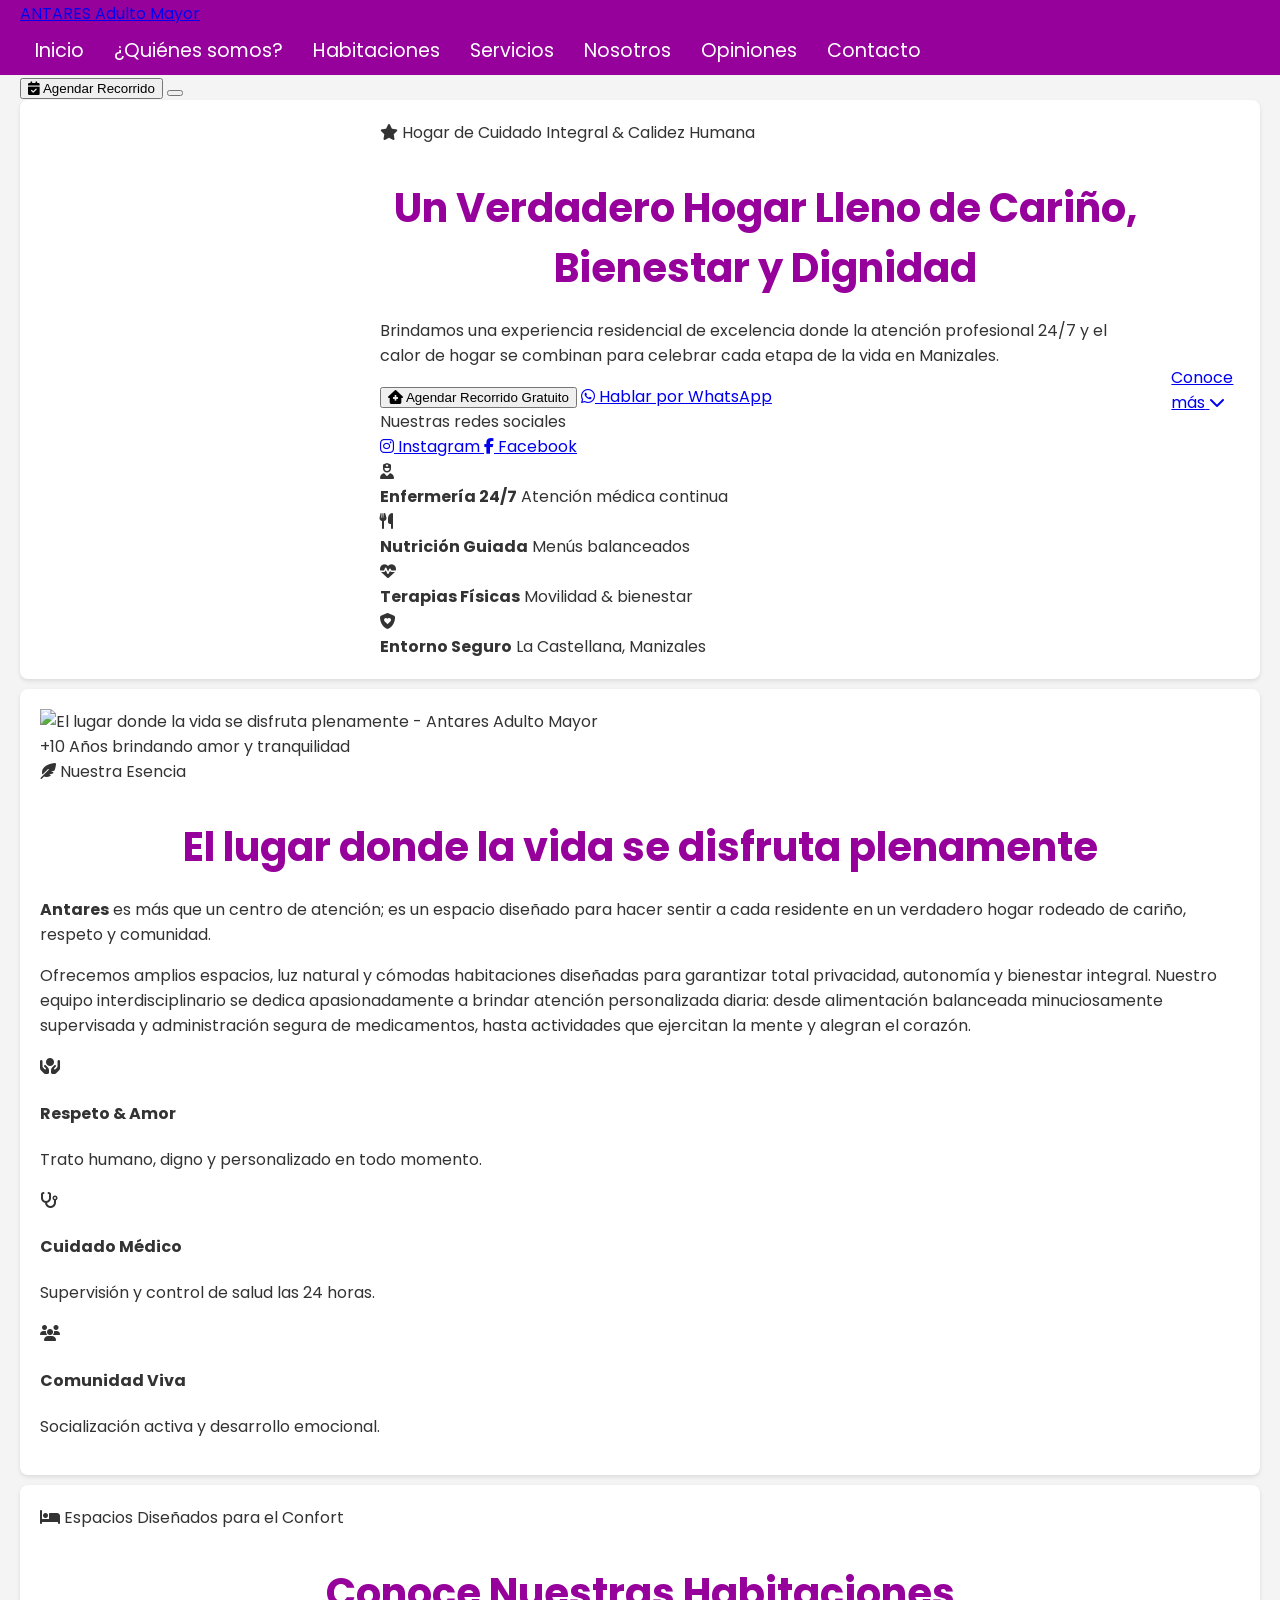
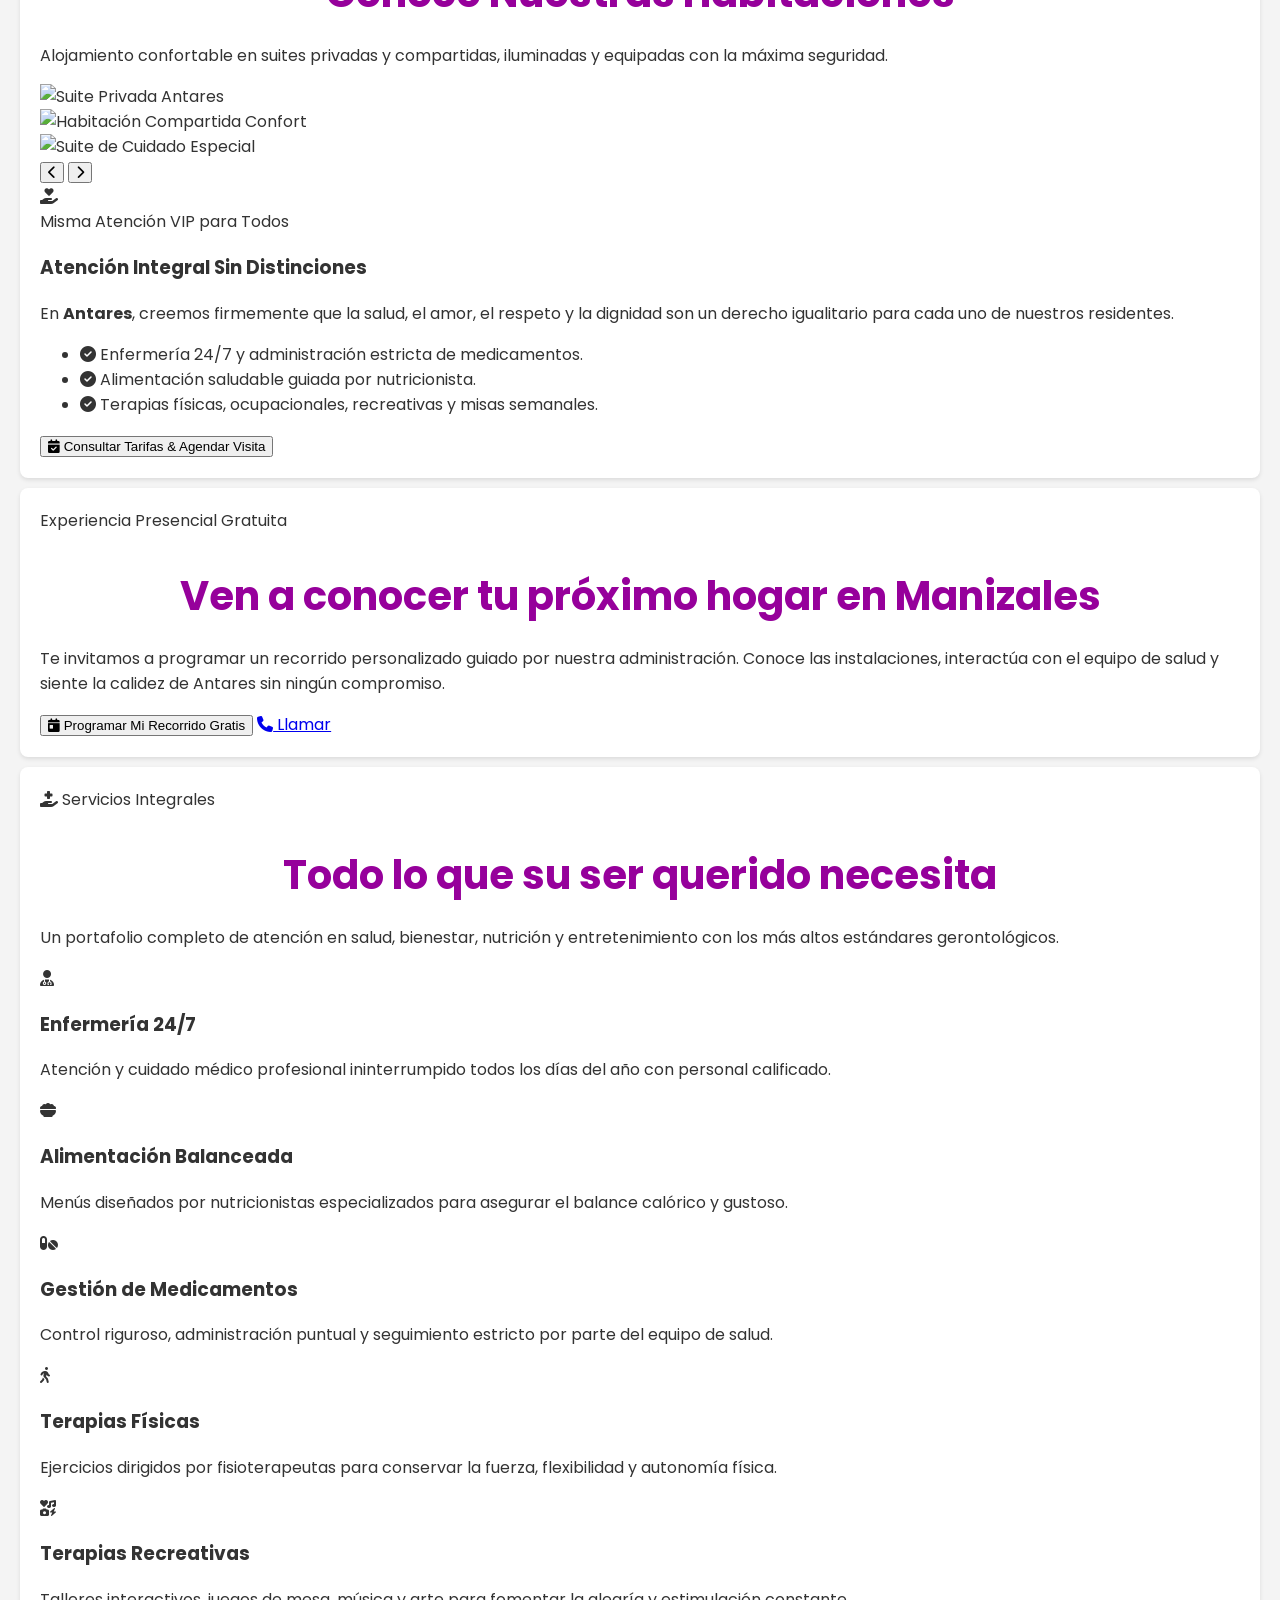
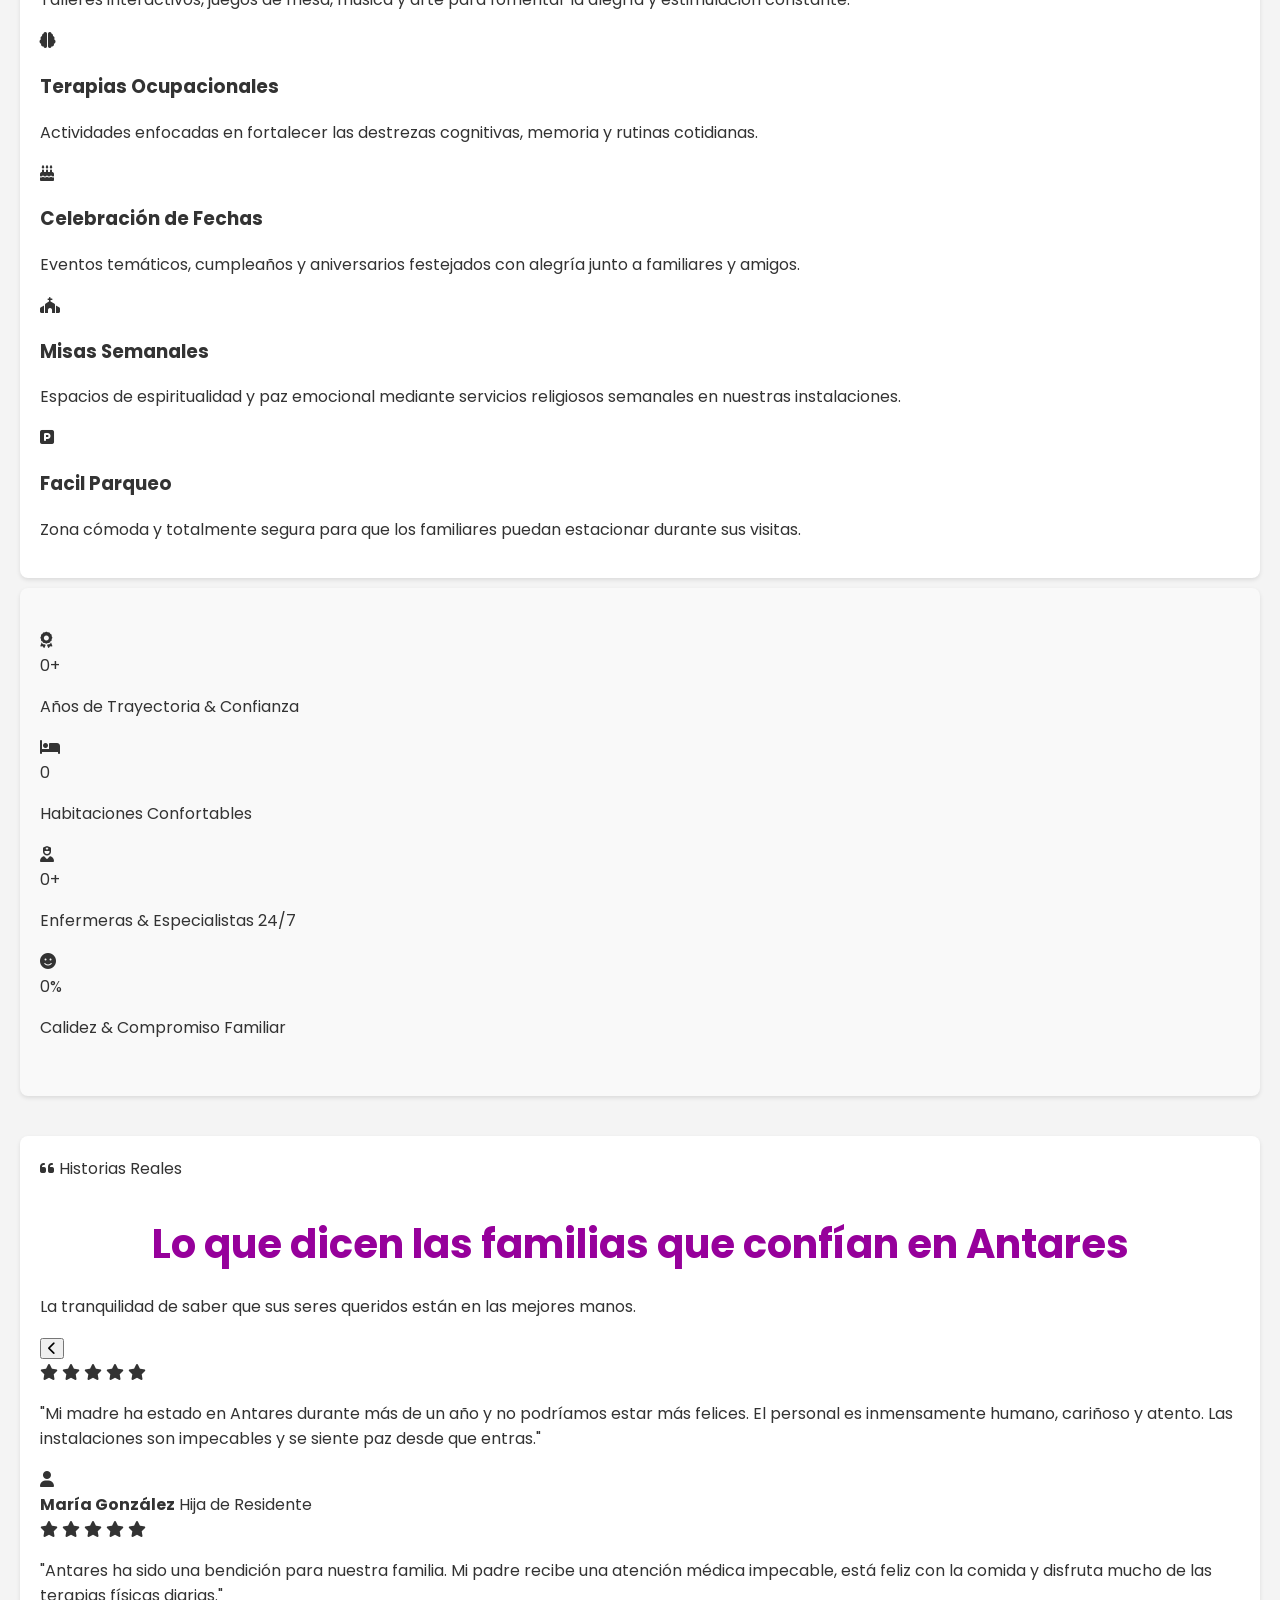
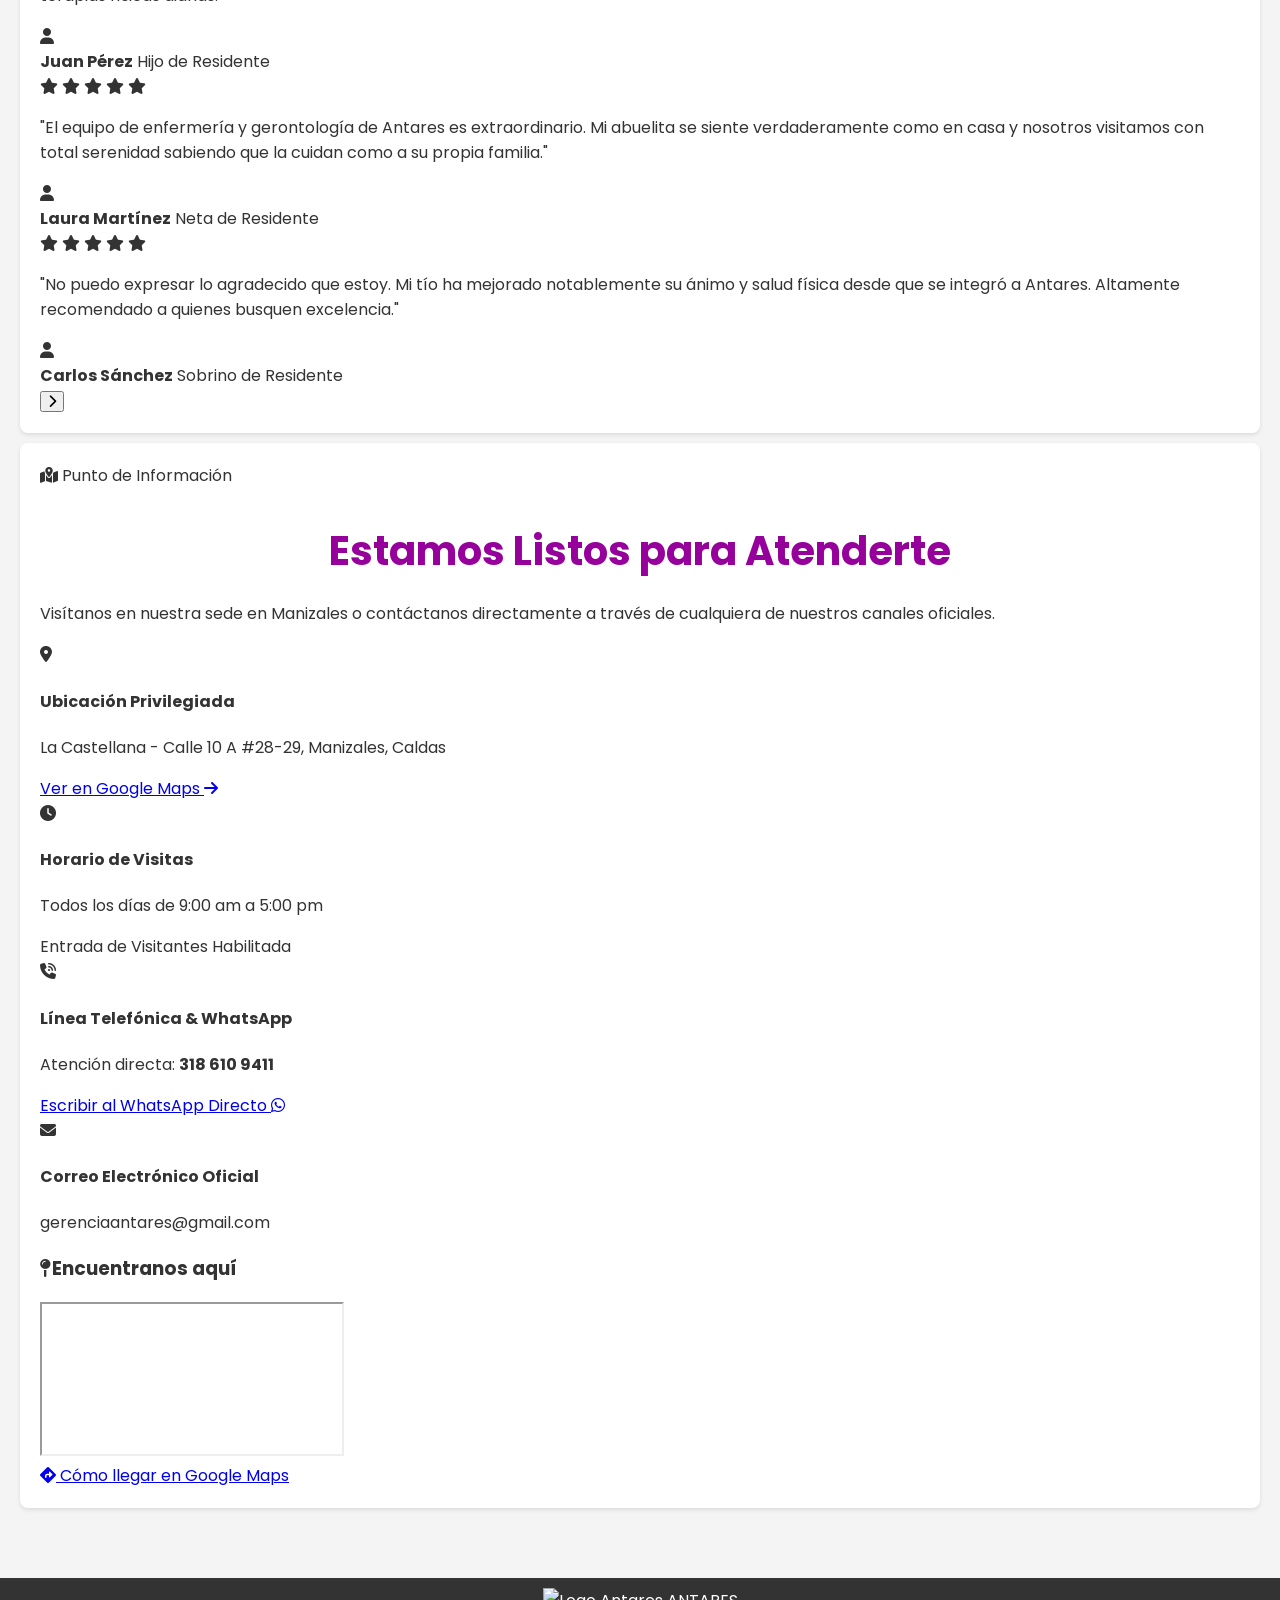
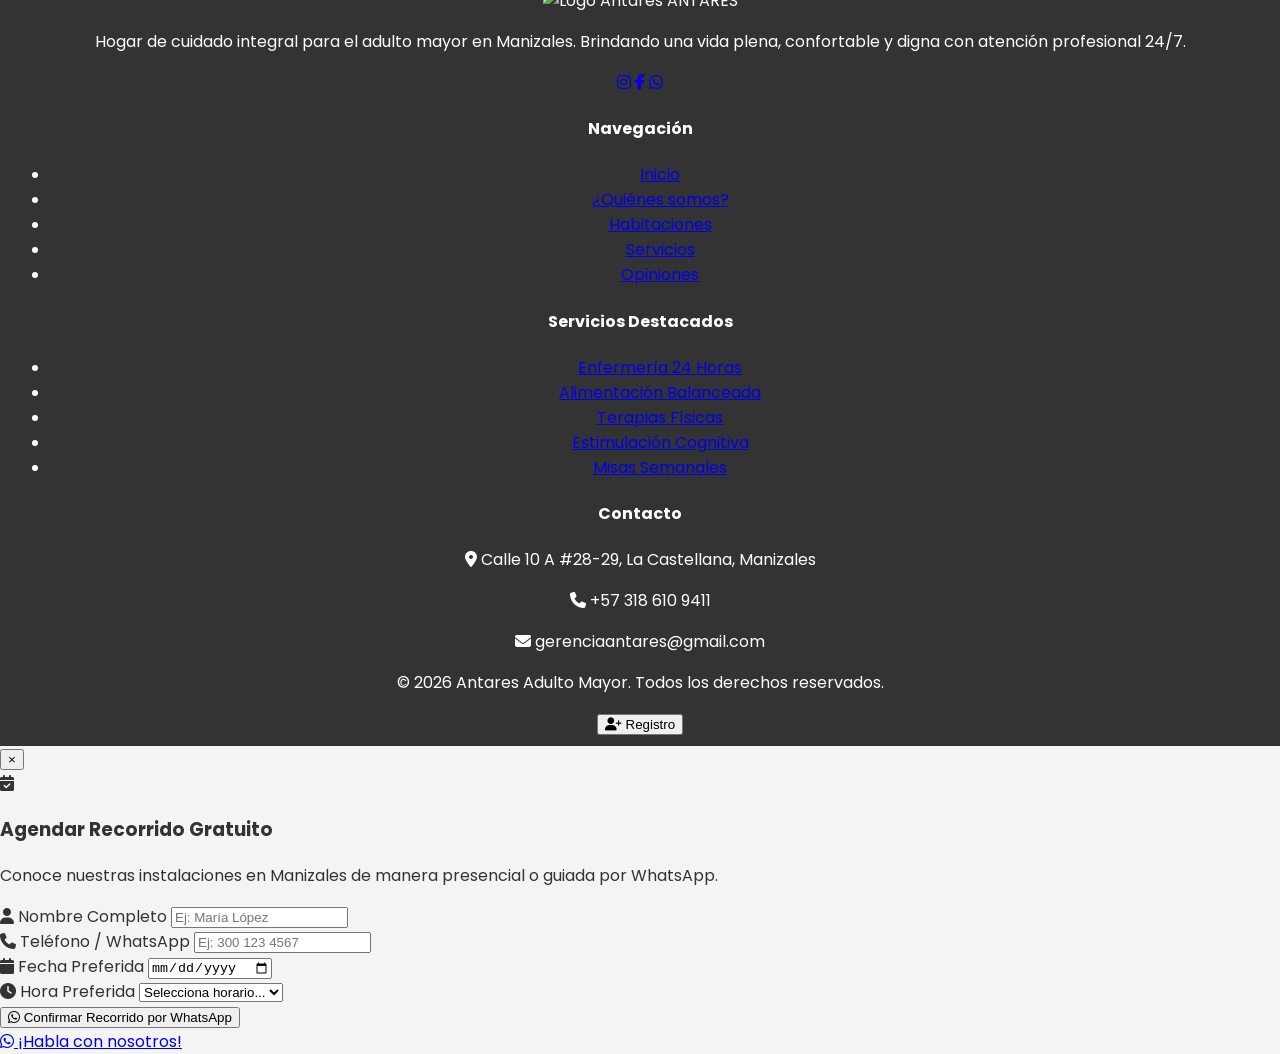
==== commit 81d3e113: "Update index.html" ====
--- a/index.html
+++ b/index.html
@@ -3,364 +3,707 @@
 <head>
     <meta charset="UTF-8">
     <meta name="viewport" content="width=device-width, initial-scale=1.0">
-    <title>Antares Adulto Mayor</title>
+    <title>Antares Adulto Mayor | Residencial & Cuidado Integral 24/7 en Manizales</title>
+    <meta name="description" content="Antares es un hogar residencial para adultos mayores en Manizales. Ofrecemos cuidado de enfermería 24/7, instalaciones de primer nivel, nutrición balanceada y actividades terapéuticas.">
+    <meta name="keywords" content="hogar adulto mayor, residencia para ancianos, Manizales, cuidado de adultos mayores, enfermería 24/7, geriatría Manizales, Belmont Village estilo">
+    
+    <!-- Open Graph / Facebook -->
+    <meta property="og:type" content="website">
+    <meta property="og:title" content="Antares Adulto Mayor | Calidez, Cuidado & Vida Plena">
+    <meta property="og:description" content="Hogar residencial de cuidado integral para el adulto mayor en Manizales. Vive con dignidad, amor y atención profesional 24 horas.">
+    
+    <!-- Favicon -->
+    <link rel="icon" href="Img/antares_logo.png" type="image/png">
+    
+    <!-- Google Fonts -->
+    <link rel="preconnect" href="https://fonts.googleapis.com">
+    <link rel="preconnect" href="https://fonts.gstatic.com" crossorigin>
+    <link href="https://fonts.googleapis.com/css2?family=Playfair+Display:ital,wght@0,500;0,600;0,700;0,800;1,400&family=Plus+Jakarta+Sans:wght@300;400;500;600;700;800&display=swap" rel="stylesheet">
+    
+    <!-- FontAwesome for Icons -->
+    <link rel="stylesheet" href="https://cdnjs.cloudflare.com/ajax/libs/font-awesome/6.4.0/css/all.min.css">
+    
+    <!-- Custom CSS -->
     <link rel="stylesheet" href="styles.css">
-    <link rel="icon" href="Antares png (1).png">
-    <style>
-        /* Estilos para los carruseles */
-        .carousel {
-            position: relative;
-            max-width: 1100px;
-            margin: auto;
-            overflow: hidden;
-            text-align: center;
-        }
-
-        .carousel-inner {
-            display: flex;
-            transition: transform 0.5s ease;
-        }
-
-        .carousel-item {
-            min-width: 100%;
-            box-sizing: border-box;
-        }
-
-        .carousel-item img {
-            width: 100%;
-            display: block;
-        }
-
-        .carousel-control {
-            position: absolute;
-            top: 50%;
-            transform: translateY(-50%);
-            background-color: rgba(0, 0, 0, 0.5);
-            color: white;
-            border: none;
-            padding: 10px;
-            cursor: pointer;
-            z-index: 10;
-        }
-
-        .carousel-control.prev {
-            left: 10px;
-        }
-
-        .carousel-control.next {
-            right: 10px;
-        }
-
-        .testimonials-carousel {
-            margin-top: 40px;
-        }
-
-        .testimonial-item {
-            background-color: #f4f4f4;
-            padding: 20px;
-            margin: 10px;
-            border-radius: 10px;
-        }
-    </style>
 </head>
 <body>
-    <!-- Barra de navegación fija -->
-    <header>
-        <div class="logo-container">
-            <div class="logo">
-                <img src="antares pagina.png" width="100%" alt="Logo de Antares">
+
+    <!-- Header / Glassmorphism Navbar -->
+    <header class="main-header" id="mainHeader">
+        <div class="header-container">
+            <a href="#inicio" class="brand-logo">
+                <div class="logo-icon-wrapper">
+                    <img src="img/antares_logo.png" alt="Logo Antares Adulto Mayor" class="header-logo-img">
+                </div>
+                <div class="brand-text">
+                    <span class="brand-name">ANTARES</span>
+                    <span class="brand-tagline">Adulto Mayor</span>
+                </div>
+            </a>
+
+            <!-- Navigation Links -->
+            <nav class="nav-menu" id="navMenu">
+                <ul>
+                    <li><a href="#inicio" class="nav-link active">Inicio</a></li>
+                    <li><a href="#quienes-somos" class="nav-link">¿Quiénes somos?</a></li>
+                    <li><a href="#habitaciones" class="nav-link">Habitaciones</a></li>
+                    <li><a href="#servicios" class="nav-link">Servicios</a></li>
+                    <li><a href="#estadisticas" class="nav-link">Nosotros</a></li>
+                    <li><a href="#opiniones" class="nav-link">Opiniones</a></li>
+                    <li><a href="#contacto" class="nav-link">Contacto</a></li>
+                </ul>
+            </nav>
+
+            <div class="header-actions">
+                <button class="btn btn-primary btn-gold schedule-tour-btn" id="openTourModal">
+                    <i class="fa-solid fa-calendar-check"></i> Agendar Recorrido
+                </button>
+                <button class="mobile-toggle" id="mobileToggle" aria-label="Abrir menú">
+                    <span class="bar"></span>
+                    <span class="bar"></span>
+                    <span class="bar"></span>
+                </button>
             </div>
         </div>
-        <nav>
-            <ul>
-                <li><a href="#inicio">Inicio</a></li>
-                <li><a href="#quienes-somos">¿Quiénes somos?</a></li>
-                <li><a href="#habitaciones">Habitaciones</a></li>
-                <li><a href="#recorrido">Recorrido</a></li>
-                <li><a href="#servicios">Servicios</a></li>
-                <li><a href="#opiniones">Opiniones</a></li>
-                <li><a href="#informacion">Información</a></li>
-            </ul>
-        </nav>
     </header>
 
-    <!-- Contenido principal -->
     <main>
-        <!-- Sección Inicio -->
-        <section id="inicio">
-            <div class="inicio-contenido">
-                <h1>¡Bienvenidos!</h1>
-                <div class="logo-placeholder">
-                    <img src="antares pagina.png" width="30%">
-                </div>
-                <p class="eslogan">Hogar de cuidado integral<br>al adulto mayor</p>
-            </div>
-            <div class="inicio-imagen">
-                <img src="img2.jpeg" width="100%">
-                <div class="botones-inicio">
-                    <a href="https://www.instagram.com/antares_adulto_mayor_manizales/" class="boton-inicio boton-izquierda" target="_blank"><img src="Insta.png" height="100%"></a>
-                    <a href="https://www.facebook.com/Antaresadultomayormanizales" class="boton-inicio boton-centro" target="_blank"><img src="Face.png"></a>
-                    <a href="https://wa.link/ow089q" class="boton-inicio boton-derecha" target="_blank"><img src="whatsapp.png" height="100%"></a>
-                </div>
-            </div>
+        <!-- HERO SECTION WITH VIDEO BACKGROUND -->
+        <section id="inicio" class="hero-section">
+            <div class="video-overlay"></div>
+            <!-- Video Ambient Background -->
+            <video class="hero-video" autoplay loop muted playsinline poster="https://images.unsplash.com/photo-1576765608535-5f04d1e3f289?auto=format&fit=crop&w=1920&q=80">
+                <source src="https://assets.mixkit.co/videos/preview/mixkit-nurse-helping-an-elderly-woman-to-walk-41470-large.mp4" type="video/mp4">
+                Tu navegador no soporta el video HTML5.
+            </video>
+
+            <div class="hero-content container">
+                <div class="hero-badge">
+                    <i class="fa-solid fa-star"></i> Hogar de Cuidado Integral & Calidez Humana
+                </div>
+                <h1 class="hero-title">Un Verdadero Hogar Lleno de Cariño, Bienestar y Dignidad</h1>
+                <p class="hero-subtitle">Brindamos una experiencia residencial de excelencia donde la atención profesional 24/7 y el calor de hogar se combinan para celebrar cada etapa de la vida en Manizales.</p>
+
+                <div class="hero-buttons">
+                    <button class="btn btn-gold btn-lg" onclick="openTourModalFunc()">
+                        <i class="fa-solid fa-house-medical"></i> Agendar Recorrido Gratuito
+                    </button>
+                    <a href="https://wa.link/ow089q" target="_blank" class="btn btn-outline-light btn-lg">
+                        <i class="fa-brands fa-whatsapp"></i> Hablar por WhatsApp
+                    </a>
+                </div>
+
+                <div class="hero-social-box">
+                    <span class="social-mini-text">Nuestras redes sociales</span>
+                    <div class="hero-social-buttons">
+                        <a href="https://www.instagram.com/antares_adulto_mayor_manizales/" target="_blank" class="hero-social-btn instagram-btn" aria-label="Instagram">
+                            <i class="fa-brands fa-instagram"></i> Instagram
+                        </a>
+                        <a href="https://www.facebook.com/Antaresadultomayormanizales" target="_blank" class="hero-social-btn facebook-btn" aria-label="Facebook">
+                            <i class="fa-brands fa-facebook-f"></i> Facebook
+                        </a>
+                    </div>
+                </div>
+
+                <!-- Hero Features Highlights -->
+                <div class="hero-features-bar">
+                    <div class="feature-item">
+                        <i class="fa-solid fa-user-nurse"></i>
+                        <div>
+                            <strong>Enfermería 24/7</strong>
+                            <span>Atención médica continua</span>
+                        </div>
+                    </div>
+                    <div class="feature-item">
+                        <i class="fa-solid fa-utensils"></i>
+                        <div>
+                            <strong>Nutrición Guiada</strong>
+                            <span>Menús balanceados</span>
+                        </div>
+                    </div>
+                    <div class="feature-item">
+                        <i class="fa-solid fa-heart-pulse"></i>
+                        <div>
+                            <strong>Terapias Físicas</strong>
+                            <span>Movilidad & bienestar</span>
+                        </div>
+                    </div>
+                    <div class="feature-item">
+                        <i class="fa-solid fa-shield-heart"></i>
+                        <div>
+                            <strong>Entorno Seguro</strong>
+                            <span>La Castellana, Manizales</span>
+                        </div>
+                    </div>
+                </div>
+            </div>
+
+            <!-- Scroll Indicator -->
+            <a href="#quienes-somos" class="scroll-indicator" aria-label="Desplazarse hacia abajo">
+                <span>Conoce más</span>
+                <i class="fa-solid fa-chevron-down"></i>
+            </a>
         </section>
 
-        <!-- Sección ¿Quiénes somos? -->
-        <section id="quienes-somos">
-            <h2>¿Quiénes somos?</h2>
-            <p class="texto-pequeno">
-                Antares es un hogar para adultos mayores donde el amor, el respeto y la calidez son nuestra esencia. Ofrecemos espacios amplios, cómodos y seguros, con habitaciones diseñadas para brindar privacidad y bienestar. Nuestro equipo se dedica a garantizar una atención personalizada y servicios de excelencia, como alimentación balanceada, administración de medicamentos y actividades que celebran cada etapa de la vida. Aquí, cada residente encuentra no solo un lugar para vivir, sino un verdadero hogar lleno de cariño y comunidad.<br><br>
-                Antares, el lugar donde la vida se disfruta plenamente.
-            </p>
+        <!-- QUIÉNES SOMOS SECTION -->
+        <section id="quienes-somos" class="section-padding bg-cream">
+            <div class="container">
+                <div class="grid grid-2 align-center gap-4">
+                    <div class="about-image-wrapper reveal-left">
+                        <div class="image-frame">
+                            <img src="img/antares_about.jpg" onerror="this.onerror=null; this.src='https://images.unsplash.com/photo-1576765608535-5f04d1e3f289?auto=format&fit=crop&w=1000&q=80';" alt="El lugar donde la vida se disfruta plenamente - Antares Adulto Mayor" class="main-about-img">
+                            <div class="floating-experience-badge">
+                                <span class="exp-number">+10</span>
+                                <span class="exp-text">Años brindando amor y tranquilidad</span>
+                            </div>
+                        </div>
+                    </div>
+
+                    <div class="about-text-content reveal-right">
+                        <div class="section-header text-left">
+                            <span class="sub-heading"><i class="fa-solid fa-feather-pointed"></i> Nuestra Esencia</span>
+                            <h2 class="section-title">El lugar donde la vida se disfruta plenamente</h2>
+                        </div>
+                        <p class="lead-text">
+                            <strong>Antares</strong> es más que un centro de atención; es un espacio diseñado para hacer sentir a cada residente en un verdadero hogar rodeado de cariño, respeto y comunidad.
+                        </p>
+                        <p class="body-text">
+                            Ofrecemos amplios espacios, luz natural y cómodas habitaciones diseñadas para garantizar total privacidad, autonomía y bienestar integral. Nuestro equipo interdisciplinario se dedica apasionadamente a brindar atención personalizada diaria: desde alimentación balanceada minuciosamente supervisada y administración segura de medicamentos, hasta actividades que ejercitan la mente y alegran el corazón.
+                        </p>
+
+                        <div class="pillars-grid">
+                            <div class="pillar-card">
+                                <div class="pillar-icon"><i class="fa-solid fa-hands-holding-circle"></i></div>
+                                <h4>Respeto & Amor</h4>
+                                <p>Trato humano, digno y personalizado en todo momento.</p>
+                            </div>
+                            <div class="pillar-card">
+                                <div class="pillar-icon"><i class="fa-solid fa-stethoscope"></i></div>
+                                <h4>Cuidado Médico</h4>
+                                <p>Supervisión y control de salud las 24 horas.</p>
+                            </div>
+                            <div class="pillar-card">
+                                <div class="pillar-icon"><i class="fa-solid fa-users"></i></div>
+                                <h4>Comunidad Viva</h4>
+                                <p>Socialización activa y desarrollo emocional.</p>
+                            </div>
+                        </div>
+                    </div>
+                </div>
+            </div>
         </section>
 
-        <!-- Sección Habitaciones -->
-        <section id="habitaciones">
-            <h2>Conoce nuestras habitaciones</h2>
-            <div class="carousel" id="roomsCarousel">
-                <div class="carousel-inner">
-                    <div class="carousel-item">
-                        <img src="habi 1.jpg" alt="Habitación 1">
-                    </div>
-                    <div class="carousel-item">
-                        <img src="habi 2.jpg" alt="Habitación 2">
-                    </div>
-                </div>
-                <button class="carousel-control prev" onclick="moveRoomCarousel(-1)">&#10094;</button>
-                <button class="carousel-control next" onclick="moveRoomCarousel(1)">&#10095;</button>
+        <!-- HABITACIONES SECTION -->
+        <section id="habitaciones" class="section-padding bg-white">
+            <div class="container">
+                <div class="section-header text-center reveal-up">
+                    <span class="sub-heading"><i class="fa-solid fa-bed"></i> Espacios Diseñados para el Confort</span>
+                    <h2 class="section-title">Conoce Nuestras Habitaciones</h2>
+                    <p class="section-subtitle">Alojamiento confortable en suites privadas y compartidas, iluminadas y equipadas con la máxima seguridad.</p>
+                </div>
+
+                <div class="grid grid-2 align-center gap-4 rooms-redesign-grid">
+                    <!-- Left: Rooms Image Carousel -->
+                    <div class="rooms-carousel-wrapper reveal-left">
+                        <div class="rooms-slider-container" id="roomsSliderContainer">
+                            <div class="room-slide active">
+                                <img src="img/room_suite_private.jpg" onerror="this.onerror=null; this.src='https://images.unsplash.com/photo-1598928506311-c55ded91a20c?auto=format&fit=crop&w=1000&q=80';" alt="Suite Privada Antares">
+                            </div>
+                            <div class="room-slide">
+                                <img src="img/antares_about.jpg" onerror="this.onerror=null; this.src='https://images.unsplash.com/photo-1616486338812-3dadae4b4ace?auto=format&fit=crop&w=1000&q=80';" alt="Habitación Compartida Confort">
+                            </div>
+                            <div class="room-slide">
+                                <img src="https://images.unsplash.com/photo-1595526114035-0d45ed16cfbf?auto=format&fit=crop&w=1000&q=80" alt="Suite de Cuidado Especial">
+                            </div>
+                        </div>
+
+                        <!-- Carousel Controls -->
+                        <button class="room-slider-arrow prev-room-arrow" id="prevRoomBtn" aria-label="Habitación anterior">
+                            <i class="fa-solid fa-chevron-left"></i>
+                        </button>
+                        <button class="room-slider-arrow next-room-arrow" id="nextRoomBtn" aria-label="Siguiente habitación">
+                            <i class="fa-solid fa-chevron-right"></i>
+                        </button>
+                        
+                        <div class="room-dots" id="roomDots"></div>
+                    </div>
+
+                    <!-- Right: Info Box about equal care & pricing -->
+                    <div class="rooms-info-box reveal-right">
+                        <div class="equality-card">
+                            <div class="equality-header">
+                                <div class="equality-icon"><i class="fa-solid fa-hand-holding-heart"></i></div>
+                                <div>
+                                    <span class="equality-badge">Misma Atención VIP para Todos</span>
+                                    <h3>Atención Integral Sin Distinciones</h3>
+                                </div>
+                            </div>
+                            <p class="equality-description">
+                                En <strong>Antares</strong>, creemos firmemente que la salud, el amor, el respeto y la dignidad son un derecho igualitario para cada uno de nuestros residentes. 
+                            </p>
+                            
+                            <ul class="equality-features-list">
+                                <li><i class="fa-solid fa-circle-check"></i> Enfermería 24/7 y administración estricta de medicamentos.</li>
+                                <li><i class="fa-solid fa-circle-check"></i> Alimentación saludable guiada por nutricionista.</li>
+                                <li><i class="fa-solid fa-circle-check"></i> Terapias físicas, ocupacionales, recreativas y misas semanales.</li>
+                            </ul>
+
+                            <button class="btn btn-gold btn-block btn-lg" onclick="openTourModalFunc('Información de Tarifas y Habitaciones')">
+                                <i class="fa-solid fa-calendar-check"></i> Consultar Tarifas & Agendar Visita
+                            </button>
+                        </div>
+                    </div>
+                </div>
             </div>
         </section>
 
-        <!-- Sección Recorrido -->
-        <section id="recorrido">
-            <div class="recorrido-contenedor">
-                <div class="recorrido-texto">
-                    <h2>Programa un recorrido por nuestro hogar</h2>
-                    <p class="texto-pequeno">
-                        Te invitamos a programar de manera gratuita un recorrido en Antares, guiado por nuestra administradora.<br><br>
-                        En el recorrido conocerás en persona nuestras instalaciones, las bellas habitaciones, el profesionalismo de todos nuestros servicios y todo nuestro valor agregado.
-                    </p>
-                </div>
-                <div class="recorrido-imagen">
-                    <div class="imagen-placeholder">
-                        <img src="apreton 2.jpg" height="103%">
-                    </div>
-                    <div class="recorrido-boton">
-                        <a href="#informacion" onclick="resaltarBotonPrograma()">Click aquí para programar tu recorrido</a>
+        <!-- BANNER DE RECORRIDO INSPIRADO EN BELMONT VILLAGE -->
+        <section class="tour-banner-section">
+            <div class="tour-banner-bg"></div>
+            <div class="container relative-z">
+                <div class="tour-banner-content text-center reveal-up">
+                    <span class="tour-badge">Experiencia Presencial Gratuita</span>
+                    <h2>Ven a conocer tu próximo hogar en Manizales</h2>
+                    <p>Te invitamos a programar un recorrido personalizado guiado por nuestra administración. Conoce las instalaciones, interactúa con el equipo de salud y siente la calidez de Antares sin ningún compromiso.</p>
+                    <div class="tour-cta-buttons">
+                        <button class="btn btn-gold btn-xl" onclick="openTourModalFunc()">
+                            <i class="fa-solid fa-calendar-day"></i> Programar Mi Recorrido Gratis
+                        </button>
+                        <a href="tel:3186109411" class="btn btn-outline-light btn-xl">
+                            <i class="fa-solid fa-phone"></i> Llamar
+                        </a>
                     </div>
                 </div>
             </div>
         </section>
 
-        <!-- Sección Servicios -->
-        <section id="servicios">
-            <h2>Nuestros servicios</h2>
-            <div class="servicios-contenedor">
-                <div class="servicio">
-                    <div class="servicio-texto">
-                        <h3>Atención de enfermería 24/7</h3>
-                        <p>Cuidado médico profesional disponible las 24 horas del día, los 7 días de la semana.</p>
-                    </div>
-                    <div class="servicio-imagen">
-                        <img src="icons8-enfermera-100.png" width="100">
-                    </div>
-                </div>
-                <div class="servicio">
-                    <div class="servicio-texto">
-                        <h3>Alimentación balanceada</h3>
-                        <p>Menús diseñados por nutricionistas para garantizar una dieta saludable y equilibrada.</p>
-                    </div>
-                    <div class="servicio-imagen">
-                        <img src="icons8-alimentación-saludable-100.png" width="100">
-                    </div>
-                </div>
-                <div class="servicio">
-                    <div class="servicio-texto">
-                        <h3>Gestión de medicamentos</h3>
-                        <p>Control y supervisión de medicamentos por parte de personal capacitado.</p>
-                    </div>
-                    <div class="servicio-imagen">
-                        <img src="icons8-plan-de-tratamiento-100.png" width="100">
-                    </div>
-                </div>
-                <div class="servicio">
-                    <div class="servicio-texto">
-                        <h3>Terapias físicas</h3>
-                        <p>Programas dirigidos por nuestra fisioterapeuta para mejorar la movilidad y el bienestar físico.</p>
-                    </div>
-                    <div class="servicio-imagen">
-                        <img src="icons8-fisioterapia-100.png" width="100">
-                    </div>
-                </div>
-                <div class="servicio">
-                    <div class="servicio-texto">
-                        <h3>Terapias recreativas</h3>
-                        <p>Actividades lúdicas y entretenimiento para fomentar la alegría y la socialización.</p>
-                    </div>
-                    <div class="servicio-imagen">
-                        <img src="icons8-entrenador-100.png" width="100">
-                    </div>
-                </div>
-                <div class="servicio">
-                    <div class="servicio-texto">
-                        <h3>Terapias ocupacionales</h3>
-                        <p>Actividades diseñadas para mantener la independencia y las habilidades cotidianas.</p>
-                    </div>
-                    <div class="servicio-imagen">
-                        <img src="icons8-jugador-de-ajedrez-90.png" width="100">
-                    </div>
-                </div>
-                <div class="servicio">
-                    <div class="servicio-texto">
-                        <h3>Celebración de fechas especiales</h3>
-                        <p>Eventos y festejos para celebrar cumpleaños, aniversarios y otras fechas importantes.</p>
-                    </div>
-                    <div class="servicio-imagen">
-                        <img src="icons8-cumpleaños-100.png" width="100">
-                    </div>
-                </div>
-                <div class="servicio">
-                    <div class="servicio-texto">
-                        <h3>Misas semanales</h3>
-                        <p>Celebraciones religiosas para fomentar la espiritualidad y el bienestar emocional.</p>
-                    </div>
-                    <div class="servicio-imagen">
-                        <img src="icons8-iglesia-100.png" width="100">
-                    </div>
-                </div>
-                <div class="servicio">
-                    <div class="servicio-texto">
-                        <h3>Zona de parqueo para visitantes</h3>
-                        <p>Área segura y cómoda para que los visitantes puedan estacionar sus vehículos.</p>
-                    </div>
-                    <div class="servicio-imagen">
-                        <img src="icons8-aparcamiento-descubierto-100.png" width="100">
+        <!-- SERVICIOS VIP SECTION -->
+        <section id="servicios" class="section-padding bg-cream">
+            <div class="container">
+                <div class="section-header text-center reveal-up">
+                    <span class="sub-heading"><i class="fa-solid fa-hand-holding-medical"></i> Servicios Integrales</span>
+                    <h2 class="section-title">Todo lo que su ser querido necesita</h2>
+                    <p class="section-subtitle">Un portafolio completo de atención en salud, bienestar, nutrición y entretenimiento con los más altos estándares gerontológicos.</p>
+                </div>
+
+                <div class="services-grid">
+                    <!-- Servicio 1 -->
+                    <div class="service-card reveal-up">
+                        <div class="service-icon-box">
+                            <i class="fa-solid fa-user-doctor"></i>
+                        </div>
+                        <h3>Enfermería 24/7</h3>
+                        <p>Atención y cuidado médico profesional ininterrumpido todos los días del año con personal calificado.</p>
+                    </div>
+
+                    <!-- Servicio 2 -->
+                    <div class="service-card reveal-up">
+                        <div class="service-icon-box">
+                            <i class="fa-solid fa-bowl-food"></i>
+                        </div>
+                        <h3>Alimentación Balanceada</h3>
+                        <p>Menús diseñados por nutricionistas especializados para asegurar el balance calórico y gustoso.</p>
+                    </div>
+
+                    <!-- Servicio 3 -->
+                    <div class="service-card reveal-up">
+                        <div class="service-icon-box">
+                            <i class="fa-solid fa-pills"></i>
+                        </div>
+                        <h3>Gestión de Medicamentos</h3>
+                        <p>Control riguroso, administración puntual y seguimiento estricto por parte del equipo de salud.</p>
+                    </div>
+
+                    <!-- Servicio 4 -->
+                    <div class="service-card reveal-up">
+                        <div class="service-icon-box">
+                            <i class="fa-solid fa-person-walking"></i>
+                        </div>
+                        <h3>Terapias Físicas</h3>
+                        <p>Ejercicios dirigidos por fisioterapeutas para conservar la fuerza, flexibilidad y autonomía física.</p>
+                    </div>
+
+                    <!-- Servicio 5 -->
+                    <div class="service-card reveal-up">
+                        <div class="service-icon-box">
+                            <i class="fa-solid fa-icons"></i>
+                        </div>
+                        <h3>Terapias Recreativas</h3>
+                        <p>Talleres interactivos, juegos de mesa, música y arte para fomentar la alegría y estimulación constante.</p>
+                    </div>
+
+                    <!-- Servicio 6 -->
+                    <div class="service-card reveal-up">
+                        <div class="service-icon-box">
+                            <i class="fa-solid fa-brain"></i>
+                        </div>
+                        <h3>Terapias Ocupacionales</h3>
+                        <p>Actividades enfocadas en fortalecer las destrezas cognitivas, memoria y rutinas cotidianas.</p>
+                    </div>
+
+                    <!-- Servicio 7 -->
+                    <div class="service-card reveal-up">
+                        <div class="service-icon-box">
+                            <i class="fa-solid fa-cake-candles"></i>
+                        </div>
+                        <h3>Celebración de Fechas</h3>
+                        <p>Eventos temáticos, cumpleaños y aniversarios festejados con alegría junto a familiares y amigos.</p>
+                    </div>
+
+                    <!-- Servicio 8 -->
+                    <div class="service-card reveal-up">
+                        <div class="service-icon-box">
+                            <i class="fa-solid fa-church"></i>
+                        </div>
+                        <h3>Misas Semanales</h3>
+                        <p>Espacios de espiritualidad y paz emocional mediante servicios religiosos semanales en nuestras instalaciones.</p>
+                    </div>
+
+                    <!-- Servicio 9 -->
+                    <div class="service-card reveal-up">
+                        <div class="service-icon-box">
+                            <i class="fa-solid fa-square-parking"></i>
+                        </div>
+                        <h3>Facil Parqueo</h3>
+                        <p>Zona cómoda y totalmente segura para que los familiares puedan estacionar durante sus visitas.</p>
                     </div>
                 </div>
             </div>
         </section>
 
-        <!-- Sección Opiniones -->
-        <section id="opiniones">
-            <h2>Opiniones de nuestros clientes</h2>
-            <div class="carousel testimonials-carousel" id="testimonialsCarousel">
-                <div class="carousel-inner">
-                    <div class="carousel-item">
-                        <div class="testimonial-item">
-                            <p>"Mi madre ha estado en Antares durante un año y no podríamos estar más contentos. El personal es amable y atento, y las instalaciones son impecables. ¡Recomiendo este lugar a cualquiera que busque un hogar para sus seres queridos!"</p>
-                            <p><strong>- María González</strong></p>
-                        </div>
-                    </div>
-                    <div class="carousel-item">
-                        <div class="testimonial-item">
-                            <p>"Antares ha sido una bendición para nuestra familia. Mi padre recibe un cuidado excepcional <br> y siempre está feliz. Las actividades y terapias son fantásticas. ¡Gracias por todo!"</p>
-                            <p><strong>- Juan Pérez</strong></p>
-                        </div>
-                    </div>
-                    <div class="carousel-item">
-                        <div class="testimonial-item">
-                            <p>"El equipo de Antares es increíble. Mi abuela está muy bien cuidada y siempre <br> nos sentimos bienvenidos cuando la visitamos. ¡Gracias por hacerla sentir como en casa!"</p>
-                            <p><strong>- Laura Martínez</strong></p>
-                        </div>
-                    </div>
-                    <div class="carousel-item">
-                        <div class="testimonial-item">
-                            <p>"No puedo expresar lo agradecido que estoy con Antares. Mi tío ha mejorado mucho desde que llegó aquí.<br> El ambiente es cálido y acogedor, y el personal es muy profesional. ¡Altamente recomendado!"</p>
-                            <p><strong>- Carlos Sánchez</strong></p>
-                        </div>
-                    </div>
-                </div>
-                <button class="carousel-control prev" onclick="moveTestimonialCarousel(-1)">&#10094;</button>
-                <button class="carousel-control next" onclick="moveTestimonialCarousel(1)">&#10095;</button>
+        <!-- ESTADÍSTICAS ANIMADAS -->
+        <section id="estadisticas" class="stats-section bg-purple text-white">
+            <div class="container">
+                <div class="stats-grid">
+                    <div class="stat-card reveal-up">
+                        <div class="stat-icon"><i class="fa-solid fa-award"></i></div>
+                        <div class="stat-number-wrapper">
+                            <span class="counter" data-target="10">0</span><span class="plus">+</span>
+                        </div>
+                        <p class="stat-label">Años de Trayectoria & Confianza</p>
+                    </div>
+
+                    <div class="stat-card reveal-up">
+                        <div class="stat-icon"><i class="fa-solid fa-bed"></i></div>
+                        <div class="stat-number-wrapper">
+                            <span class="counter" data-target="20">0</span>
+                        </div>
+                        <p class="stat-label">Habitaciones Confortables</p>
+                    </div>
+
+                    <div class="stat-card reveal-up">
+                        <div class="stat-icon"><i class="fa-solid fa-user-nurse"></i></div>
+                        <div class="stat-number-wrapper">
+                            <span class="counter" data-target="10">0</span><span class="plus">+</span>
+                        </div>
+                        <p class="stat-label">Enfermeras & Especialistas 24/7</p>
+                    </div>
+
+                    <div class="stat-card reveal-up">
+                        <div class="stat-icon"><i class="fa-solid fa-face-smile"></i></div>
+                        <div class="stat-number-wrapper">
+                            <span class="counter" data-target="100">0</span><span class="percent">%</span>
+                        </div>
+                        <p class="stat-label">Calidez & Compromiso Familiar</p>
+                    </div>
+                </div>
             </div>
         </section>
 
-        <!-- Sección Estadísticas -->
-        <section id="estadisticas">
-            <h2>Nuestros números</h2>
-            <div class="estadisticas-contenedor">
-                <div class="estadistica-cuadro">
-                    <h3>+8 años</h3>
-                    <p>de experiencia en el cuidado de adultos mayores.</p>
-                </div>
-                <div class="estadistica-cuadro">
-                    <h3>20 habitaciones</h3>
-                    <p>amplias y cómodas para nuestros residentes.</p>
-                </div>
-                <div class="estadistica-cuadro">
-                    <h3>+10 enfermeras</h3>
-                    <p>para atender a cualquier necesidad 24/7</p>
-                </div>
+        <!-- OPINIONES / TESTIMONIOS -->
+        <section id="opiniones" class="section-padding bg-white">
+            <div class="container">
+                <div class="section-header text-center reveal-up">
+                    <span class="sub-heading"><i class="fa-solid fa-quote-left"></i> Historias Reales</span>
+                    <h2 class="section-title">Lo que dicen las familias que confían en Antares</h2>
+                    <p class="section-subtitle">La tranquilidad de saber que sus seres queridos están en las mejores manos.</p>
+                </div>
+
+                <!-- Testimonials Carousel -->
+                <div class="testimonials-wrapper reveal-up">
+                    <button class="slider-arrow prev-arrow" id="prevTestimonial" aria-label="Testimonio anterior">
+                        <i class="fa-solid fa-chevron-left"></i>
+                    </button>
+                    
+                    <div class="testimonials-slider" id="testimonialsSlider">
+                        <!-- Testimonio 1 -->
+                        <div class="testimonial-card active">
+                            <div class="stars">
+                                <i class="fa-solid fa-star"></i>
+                                <i class="fa-solid fa-star"></i>
+                                <i class="fa-solid fa-star"></i>
+                                <i class="fa-solid fa-star"></i>
+                                <i class="fa-solid fa-star"></i>
+                            </div>
+                            <p class="testimonial-quote">"Mi madre ha estado en Antares durante más de un año y no podríamos estar más felices. El personal es inmensamente humano, cariñoso y atento. Las instalaciones son impecables y se siente paz desde que entras."</p>
+                            <div class="testimonial-author">
+                                <div class="author-avatar"><i class="fa-solid fa-user"></i></div>
+                                <div>
+                                    <strong>María González</strong>
+                                    <span>Hija de Residente</span>
+                                </div>
+                            </div>
+                        </div>
+
+                        <!-- Testimonio 2 -->
+                        <div class="testimonial-card">
+                            <div class="stars">
+                                <i class="fa-solid fa-star"></i>
+                                <i class="fa-solid fa-star"></i>
+                                <i class="fa-solid fa-star"></i>
+                                <i class="fa-solid fa-star"></i>
+                                <i class="fa-solid fa-star"></i>
+                            </div>
+                            <p class="testimonial-quote">"Antares ha sido una bendición para nuestra familia. Mi padre recibe una atención médica impecable, está feliz con la comida y disfruta mucho de las terapias físicas diarias."</p>
+                            <div class="testimonial-author">
+                                <div class="author-avatar"><i class="fa-solid fa-user"></i></div>
+                                <div>
+                                    <strong>Juan Pérez</strong>
+                                    <span>Hijo de Residente</span>
+                                </div>
+                            </div>
+                        </div>
+
+                        <!-- Testimonio 3 -->
+                        <div class="testimonial-card">
+                            <div class="stars">
+                                <i class="fa-solid fa-star"></i>
+                                <i class="fa-solid fa-star"></i>
+                                <i class="fa-solid fa-star"></i>
+                                <i class="fa-solid fa-star"></i>
+                                <i class="fa-solid fa-star"></i>
+                            </div>
+                            <p class="testimonial-quote">"El equipo de enfermería y gerontología de Antares es extraordinario. Mi abuelita se siente verdaderamente como en casa y nosotros visitamos con total serenidad sabiendo que la cuidan como a su propia familia."</p>
+                            <div class="testimonial-author">
+                                <div class="author-avatar"><i class="fa-solid fa-user"></i></div>
+                                <div>
+                                    <strong>Laura Martínez</strong>
+                                    <span>Neta de Residente</span>
+                                </div>
+                            </div>
+                        </div>
+
+                        <!-- Testimonio 4 -->
+                        <div class="testimonial-card">
+                            <div class="stars">
+                                <i class="fa-solid fa-star"></i>
+                                <i class="fa-solid fa-star"></i>
+                                <i class="fa-solid fa-star"></i>
+                                <i class="fa-solid fa-star"></i>
+                                <i class="fa-solid fa-star"></i>
+                            </div>
+                            <p class="testimonial-quote">"No puedo expresar lo agradecido que estoy. Mi tío ha mejorado notablemente su ánimo y salud física desde que se integró a Antares. Altamente recomendado a quienes busquen excelencia."</p>
+                            <div class="testimonial-author">
+                                <div class="author-avatar"><i class="fa-solid fa-user"></i></div>
+                                <div>
+                                    <strong>Carlos Sánchez</strong>
+                                    <span>Sobrino de Residente</span>
+                                </div>
+                            </div>
+                        </div>
+                    </div>
+
+                    <button class="slider-arrow next-arrow" id="nextTestimonial" aria-label="Siguiente testimonio">
+                        <i class="fa-solid fa-chevron-right"></i>
+                    </button>
+                </div>
+
+                <div class="slider-dots" id="sliderDots"></div>
             </div>
         </section>
 
-        <!-- Sección Información -->
-        <section id="informacion">
-            <h2>Punto de información</h2>
-            <div class="informacion-contenedor">
-                <div class="informacion-cuadro">
-                    <h3>Ubicación:</h3>
-                    <p>La castellana<br>calle 10 A #28-29 Manizales</p>
-                    <div class="informacion-boton">
-                        <a href="https://maps.app.goo.gl/JUKtbYyYu6Zx27G1A" target="_blank">Mapa</a>
-                    </div>
-                </div>
-                <div class="informacion-cuadro">
-                    <h3>Horarios de visita:</h3>
-                    <p>9 am a 5 pm todos los días<br>programa tu visita gratis</p>
-                    <div class="informacion-boton" id="boton-programa">
-                        <a href="https://wa.link/sse09x" target="_blank">Programa aquí</a>
-                    </div>
-                </div>
-                <div class="informacion-cuadro">
-                    <h3>Contáctanos:</h3>
-                    <p>318-610-9411 <br>¡Te esperamos!</p>
-                    <div class="informacion-boton">
-                        <a href="https://wa.link/0nbzg0" target="_blank">Whatsapp</a>
-                    </div>
-                </div>
-            </div>
-            <p class="informacion-correo">Consulta y deja tus opiniones en nuestro correo:<br>gerenciaantares@gmail.com</p>
+        <!-- INFORMACIÓN & CONTACTO SECTION -->
+        <section id="contacto" class="section-padding bg-cream">
+            <div class="container">
+                <div class="grid grid-2 gap-4">
+                    <!-- Información de Contacto -->
+                    <div class="contact-info-column reveal-left">
+                        <div class="section-header text-left">
+                            <span class="sub-heading"><i class="fa-solid fa-map-location-dot"></i> Punto de Información</span>
+                            <h2 class="section-title">Estamos Listos para Atenderte</h2>
+                        </div>
+                        <p class="body-text">
+                            Visítanos en nuestra sede en Manizales o contáctanos directamente a través de cualquiera de nuestros canales oficiales.
+                        </p>
+
+                        <div class="contact-cards-list">
+                            <!-- Card 1 -->
+                            <div class="info-item-card">
+                                <div class="info-icon"><i class="fa-solid fa-location-dot"></i></div>
+                                <div class="info-details">
+                                    <h4>Ubicación Privilegiada</h4>
+                                    <p>La Castellana - Calle 10 A #28-29, Manizales, Caldas</p>
+                                    <a href="https://maps.app.goo.gl/JUKtbYyYu6Zx27G1A" target="_blank" class="info-link">
+                                        Ver en Google Maps <i class="fa-solid fa-arrow-right"></i>
+                                    </a>
+                                </div>
+                            </div>
+
+                            <!-- Card 2 -->
+                            <div class="info-item-card">
+                                <div class="info-icon"><i class="fa-solid fa-clock"></i></div>
+                                <div class="info-details">
+                                    <h4>Horario de Visitas</h4>
+                                    <p>Todos los días de 9:00 am a 5:00 pm</p>
+                                    <span class="badge-tag">Entrada de Visitantes Habilitada</span>
+                                </div>
+                            </div>
+
+                            <!-- Card 3 -->
+                            <div class="info-item-card">
+                                <div class="info-icon"><i class="fa-solid fa-phone-volume"></i></div>
+                                <div class="info-details">
+                                    <h4>Línea Telefónica & WhatsApp</h4>
+                                    <p>Atención directa: <strong>318 610 9411</strong></p>
+                                    <a href="https://wa.link/0nbzg0" target="_blank" class="info-link whatsapp-link">
+                                        Escribir al WhatsApp Directo <i class="fa-brands fa-whatsapp"></i>
+                                    </a>
+                                </div>
+                            </div>
+
+                            <!-- Card 4 -->
+                            <div class="info-item-card">
+                                <div class="info-icon"><i class="fa-solid fa-envelope"></i></div>
+                                <div class="info-details">
+                                    <h4>Correo Electrónico Oficial</h4>
+                                    <p>gerenciaantares@gmail.com</p>
+                                </div>
+                            </div>
+                        </div>
+                    </div>
+
+                    <!-- Mapa de Ubicación -->
+                    <div class="contact-map-column reveal-right">
+                        <div class="map-box-container">
+                            <h3><i class="fa-solid fa-map-pin"></i>Encuentranos aquí</h3>
+                            <div class="map-responsive">
+                                <iframe
+                                    title="Ubicación Hogar Antares Adulto Mayor en Manizales"
+                                    src="https://maps.google.com/maps?q=Calle%2010A%20%2328-29%2C%20La%20Castellana%2C%20Manizales%2C%20Caldas%2C%20Colombia&t=&z=16&ie=UTF8&iwloc=&output=embed"
+                                    loading="lazy"
+                                    referrerpolicy="no-referrer-when-downgrade"
+                                    allowfullscreen>
+                                </iframe>
+                            </div>
+                            <a href="https://maps.app.goo.gl/JUKtbYyYu6Zx27G1A" target="_blank" class="btn btn-outline-primary btn-block">
+                                <i class="fa-solid fa-diamond-turn-right"></i> Cómo llegar en Google Maps
+                            </a>
+                        </div>
+                    </div>
+                </div>
+            </div>
         </section>
     </main>
 
-    <!-- Pie de página -->
-    <footer>
-        <p>&copy; 2025 Antares Adulto Mayor. Todos los derechos reservados.</p>
+    <!-- FOOTER -->
+    <footer class="main-footer">
+        <div class="container">
+            <div class="footer-grid">
+                <!-- Col 1 -->
+                <div class="footer-brand">
+                    <div class="footer-logo">
+                        <img src="img/antares_logo.png" alt="Logo Antares" class="footer-logo-img">
+                        <span>ANTARES</span>
+                    </div>
+                    <p>Hogar de cuidado integral para el adulto mayor en Manizales. Brindando una vida plena, confortable y digna con atención profesional 24/7.</p>
+                    <div class="footer-socials">
+                        <a href="https://www.instagram.com/antares_adulto_mayor_manizales/" target="_blank" aria-label="Instagram"><i class="fa-brands fa-instagram"></i></a>
+                        <a href="https://www.facebook.com/Antaresadultomayormanizales" target="_blank" aria-label="Facebook"><i class="fa-brands fa-facebook-f"></i></a>
+                        <a href="https://wa.link/ow089q" target="_blank" aria-label="WhatsApp"><i class="fa-brands fa-whatsapp"></i></a>
+                    </div>
+                </div>
+
+                <!-- Col 2 -->
+                <div class="footer-links">
+                    <h4>Navegación</h4>
+                    <ul>
+                        <li><a href="#inicio">Inicio</a></li>
+                        <li><a href="#quienes-somos">¿Quiénes somos?</a></li>
+                        <li><a href="#habitaciones">Habitaciones</a></li>
+                        <li><a href="#servicios">Servicios</a></li>
+                        <li><a href="#opiniones">Opiniones</a></li>
+                    </ul>
+                </div>
+
+                <!-- Col 3 -->
+                <div class="footer-links">
+                    <h4>Servicios Destacados</h4>
+                    <ul>
+                        <li><a href="#servicios">Enfermería 24 Horas</a></li>
+                        <li><a href="#servicios">Alimentación Balanceada</a></li>
+                        <li><a href="#servicios">Terapias Físicas</a></li>
+                        <li><a href="#servicios">Estimulación Cognitiva</a></li>
+                        <li><a href="#servicios">Misas Semanales</a></li>
+                    </ul>
+                </div>
+
+                <!-- Col 4 -->
+                <div class="footer-contact">
+                    <h4>Contacto</h4>
+                    <p><i class="fa-solid fa-location-dot"></i> Calle 10 A #28-29, La Castellana, Manizales</p>
+                    <p><i class="fa-solid fa-phone"></i> +57 318 610 9411</p>
+                    <p><i class="fa-solid fa-envelope"></i> gerenciaantares@gmail.com</p>
+                </div>
+            </div>
+
+            <div class="footer-bottom">
+                <p>&copy; 2026 Antares Adulto Mayor. Todos los derechos reservados.</p>
+                <button type="button" class="btn btn-outline-light btn-sm register-btn-footer" id="registerBtnFooter">
+                    <i class="fa-solid fa-user-plus"></i> Registro
+                </button>
+            </div>
+        </div>
     </footer>
 
-    <!-- Script para los carruseles -->
-    <script>
-        // Funcionalidad del carrusel de habitaciones
-        let roomIndex = 0;
-        const roomItems = document.querySelectorAll('#roomsCarousel .carousel-item').length;
-
-        function moveRoomCarousel(direction) {
-            const carouselInner = document.querySelector('#roomsCarousel .carousel-inner');
-            roomIndex = (roomIndex + direction + roomItems) % roomItems;
-            carouselInner.style.transform = `translateX(-${roomIndex * 100}%)`;
-        }
-
-        // Funcionalidad del carrusel de opiniones
-        let testimonialIndex = 0;
-        const testimonialItems = document.querySelectorAll('#testimonialsCarousel .carousel-item').length;
-
-        function moveTestimonialCarousel(direction) {
-            const carouselInner = document.querySelector('#testimonialsCarousel .carousel-inner');
-            testimonialIndex = (testimonialIndex + direction + testimonialItems) % testimonialItems;
-            carouselInner.style.transform = `translateX(-${testimonialIndex * 100}%)`;
-        }
-
-        // Script para resaltar el botón "Programa aquí"
-        function resaltarBotonPrograma() {
-            const botonPrograma = document.getElementById('boton-programa');
-            botonPrograma.style.backgroundColor = '#7d007f';
-            botonPrograma.style.transform = 'scale(1.05)';
-            setTimeout(() => {
-                botonPrograma.style.backgroundColor = '#96009b';
-                botonPrograma.style.transform = 'scale(1)';
-            }, 1000);
-        }
-    </script>
+    <!-- MODAL AGENDAR RECORRIDO INTERACTIVO -->
+    <div class="modal-overlay" id="tourModal">
+        <div class="modal-card">
+            <button class="modal-close" id="closeTourModal" aria-label="Cerrar modal">&times;</button>
+            <div class="modal-header">
+                <i class="fa-solid fa-calendar-check modal-icon"></i>
+                <h3>Agendar Recorrido Gratuito</h3>
+                <p>Conoce nuestras instalaciones en Manizales de manera presencial o guiada por WhatsApp.</p>
+            </div>
+            <form id="tourForm" class="modal-form">
+                <div class="form-group">
+                    <label for="tourName"><i class="fa-solid fa-user"></i> Nombre Completo</label>
+                    <input type="text" id="tourName" required placeholder="Ej: María López">
+                </div>
+
+                <div class="form-group">
+                    <label for="tourPhone"><i class="fa-solid fa-phone"></i> Teléfono / WhatsApp</label>
+                    <input type="tel" id="tourPhone" required placeholder="Ej: 300 123 4567">
+                </div>
+
+                <div class="form-row">
+                    <div class="form-group">
+                        <label for="tourDate"><i class="fa-solid fa-calendar"></i> Fecha Preferida</label>
+                        <input type="date" id="tourDate" required>
+                    </div>
+                    <div class="form-group">
+                        <label for="tourTime"><i class="fa-solid fa-clock"></i> Hora Preferida</label>
+                        <select id="tourTime" required>
+                            <option value="">Selecciona horario...</option>
+                            <option value="9:00 AM a 11:30 AM">9:00 AM a 11:30 AM</option>
+                            <option value="2:00 PM a 5:00 PM">2:00 PM a 5:00 PM</option>
+                        </select>
+                    </div>
+                </div>
+
+                <button type="submit" class="btn btn-gold btn-block btn-lg">
+                    <i class="fa-brands fa-whatsapp"></i> Confirmar Recorrido por WhatsApp
+                </button>
+            </form>
+        </div>
+    </div>
+
+    <!-- FLOATING WHATSAPP BUTTON -->
+    <a href="https://wa.link/sse09x" target="_blank" class="floating-whatsapp-btn" aria-label="Contactar por WhatsApp">
+        <i class="fa-brands fa-whatsapp"></i>
+        <span class="whatsapp-tooltip">¡Habla con nosotros!</span>
+    </a>
+
+    <!-- Custom JS Script -->
+    <script src="script.js"></script>
 </body>
 </html>
--- a/styles.css
+++ b/styles.css
@@ -1,10 +1,9 @@
 /* Importar la fuente Poppins de Google Fonts */
 @import url('https://fonts.googleapis.com/css2?family=Poppins:wght@400;500;600&display=swap');
-section 
-{
+
+section {
     scroll-margin-top: 150px; /* Ajusta el valor según necesites */
 }
-
 
 /* Estilos generales */
 body {
@@ -26,10 +25,11 @@
     background-color: #96009b;
     z-index: 1100;
     height: 75px;
-    padding: 20 20px;
+    padding: 0 20px;
     display: flex;
     align-items: center;
     justify-content: space-between;
+    box-sizing: border-box;
 }
 
 /* Contenedor del logo */
@@ -55,6 +55,7 @@
     display: flex;
     justify-content: flex-end;
     align-items: center;
+    flex-wrap: wrap;
 }
 
 nav ul li {
@@ -130,10 +131,10 @@
     align-items: flex-end;
     justify-content: center;
     position: relative;
-    img {
-        border-radius: 10px; /* Ajusta el valor según lo que necesites */
-    }
-    
+}
+
+#inicio .inicio-imagen img {
+    border-radius: 10px;
 }
 
 /* Estilos para los botones en la sección de inicio */
@@ -158,8 +159,8 @@
     background-color: #7d007f;
     transform: scale(1.1);
 }
+
 /* Estilos para la sección ¿Quiénes somos? */
-
 #quienes-somos .texto-pequeno {
     font-size: 1.1em;
     color: #555;
@@ -175,7 +176,6 @@
     max-width: 1000px;
     margin: 0 auto;
     overflow: hidden;
-
 }
 
 #habitaciones .carrusel-contenedor {
@@ -189,7 +189,6 @@
     transition: transform 0.5s ease-in-out, opacity 0.5s ease-in-out;
     opacity: 0.5;
     transform: scale(0.8);
-    
 }
 
 #habitaciones .carrusel-slide.activo {
@@ -219,9 +218,10 @@
     display: flex;
     align-items: center;
     gap: 40px;
-    img {
-        border-radius: 10px; /* Ajusta el valor según lo que necesites */
-    }
+}
+
+#recorrido .recorrido-contenedor img {
+    border-radius: 10px;
 }
 
 #recorrido .recorrido-texto {
@@ -362,6 +362,7 @@
     color: #555;
     line-height: 1.6;
 }
+
 /* Estilos para la sección Información */
 #informacion .informacion-contenedor {
     display: flex;
@@ -440,4 +441,355 @@
     padding: 10px;
     position: relative;
     margin-top: 40px;
-}+}
+
+/* ==================== MEDIA QUERIES PARA RESPONSIVE ==================== */
+
+/* Tablet - 768px y menos */
+@media (max-width: 768px) {
+    /* Header responsive */
+    header {
+        height: auto;
+        min-height: 75px;
+        padding: 8px 15px;
+        flex-direction: column;
+        justify-content: center;
+        align-items: center;
+    }
+    
+    header .logo-container {
+        justify-content: center;
+        margin-bottom: 5px;
+    }
+    
+    header .logo {
+        width: 60px;
+    }
+    
+    nav {
+        width: 100%;
+    }
+    
+    nav ul {
+        justify-content: center;
+        gap: 3px;
+        flex-wrap: wrap;
+    }
+    
+    nav ul li a {
+        font-size: 0.85em;
+        padding: 6px 8px;
+        white-space: nowrap;
+    }
+    
+    /* Ajustar padding del body */
+    body {
+        padding-top: 100px;
+    }
+    
+    /* Títulos más pequeños */
+    h1, h2 {
+        font-size: 2em;
+    }
+    
+    /* Sección inicio responsive */
+    #inicio {
+        flex-direction: column;
+        text-align: center;
+    }
+    
+    #inicio .inicio-contenido {
+        text-align: center;
+    }
+    
+    #inicio .eslogan {
+        font-size: 1.5em;
+    }
+    
+    #inicio .logo-placeholder {
+        height: 100px;
+    }
+    
+    #inicio .inicio-imagen {
+        height: 250px;
+        width: 100%;
+    }
+    
+    /* Sección recorrido responsive */
+    #recorrido .recorrido-contenedor {
+        flex-direction: column;
+        gap: 20px;
+    }
+    
+    #recorrido .imagen-placeholder {
+        height: 250px;
+    }
+    
+    /* Servicios responsive */
+    #servicios .servicios-contenedor {
+        grid-template-columns: repeat(2, 1fr);
+        gap: 15px;
+    }
+    
+    /* Estadísticas responsive */
+    #estadisticas .estadisticas-contenedor {
+        flex-direction: column;
+        align-items: center;
+    }
+    
+    #estadisticas .estadistica-cuadro {
+        max-width: 400px;
+        width: 100%;
+    }
+    
+    /* Información responsive */
+    #informacion .informacion-contenedor {
+        flex-direction: column;
+        align-items: center;
+    }
+    
+    #informacion .informacion-cuadro {
+        max-width: 400px;
+        width: 100%;
+    }
+    
+    /* Carruseles responsive */
+    .carousel-control {
+        padding: 8px;
+        font-size: 14px;
+    }
+    
+    .testimonial-item {
+        padding: 15px;
+        margin: 5px;
+    }
+}
+
+/* Móvil - 480px y menos */
+@media (max-width: 480px) {
+    /* Header para móvil */
+    header {
+        height: auto;
+        min-height: 60px;
+        padding: 8px 10px;
+        flex-direction: column;
+        justify-content: center;
+        align-items: center;
+    }
+    
+    /* Ocultar logo en móvil */
+    header .logo-container {
+        display: none;
+    }
+    
+    nav {
+        width: 100%;
+    }
+    
+    nav ul {
+        flex-wrap: wrap;
+        justify-content: center;
+        gap: 2px;
+    }
+    
+    nav ul li a {
+        font-size: 0.75em;
+        padding: 4px 6px;
+        white-space: nowrap;
+    }
+    
+    /* Ajustar padding del body para móvil */
+    body {
+        padding-top: 80px;
+    }
+    
+    /* Contenido principal */
+    main {
+        padding: 10px;
+    }
+    
+    section {
+        padding: 15px;
+        margin-bottom: 15px;
+    }
+    
+    /* Títulos para móvil */
+    h1, h2 {
+        font-size: 1.8em;
+        margin-bottom: 15px;
+    }
+    
+    /* Sección inicio móvil */
+    #inicio .eslogan {
+        font-size: 1.3em;
+    }
+    
+    #inicio .logo-placeholder {
+        height: 80px;
+        margin: 15px 0;
+    }
+    
+    #inicio .inicio-imagen {
+        height: 200px;
+    }
+    
+    #inicio .botones-inicio {
+        bottom: 10px;
+        width: 95%;
+        padding: 0 2.5%;
+    }
+    
+    #inicio .boton-inicio {
+        width: 40px;
+        height: 40px;
+        display: flex;
+        align-items: center;
+        justify-content: center;
+        overflow: hidden;
+    }
+    
+    #inicio .boton-inicio img {
+        max-width: 100%;
+        max-height: 100%;
+        width: auto;
+        height: auto;
+    }
+    
+    /* Texto pequeño responsive */
+    .texto-pequeno {
+        font-size: 1em;
+        line-height: 1.6;
+    }
+    
+    /* Servicios para móvil */
+    #servicios .servicios-contenedor {
+        grid-template-columns: 1fr;
+        gap: 15px;
+    }
+    
+    #servicios .servicio-texto h3 {
+        font-size: 1.3em;
+    }
+    
+    #servicios .servicio-imagen {
+        height: 80px;
+    }
+    
+    /* Carruseles para móvil */
+    #habitaciones .carrusel-slide img {
+        height: 250px;
+    }
+    
+    .carousel-control {
+        padding: 6px;
+        font-size: 12px;
+    }
+    
+    .carousel-control.prev {
+        left: 5px;
+    }
+    
+    .carousel-control.next {
+        right: 5px;
+    }
+    
+    /* Testimonios para móvil */
+    .testimonial-item {
+        padding: 12px;
+        margin: 5px 0;
+        font-size: 0.95em;
+    }
+    
+    /* Recorrido para móvil */
+    #recorrido .imagen-placeholder {
+        height: 200px;
+    }
+    
+    /* Estadísticas para móvil */
+    #estadisticas {
+        padding: 30px 10px;
+    }
+    
+    #estadisticas .estadistica-cuadro h3 {
+        font-size: 1.8em;
+    }
+    
+    #estadisticas .estadistica-cuadro p {
+        font-size: 1.1em;
+    }
+    
+    /* Información para móvil */
+    #informacion .cuadro-fondo h3 {
+        font-size: 1.3em;
+    }
+    
+    #informacion .informacion-correo {
+        font-size: 1em;
+    }
+    
+    /* Footer para móvil */
+    footer {
+        padding: 15px 10px;
+        font-size: 0.9em;
+    }
+}
+
+/* Móvil muy pequeño - 320px y menos */
+@media (max-width: 320px) {
+    /* Header aún más compacto */
+    header {
+        padding: 6px 8px;
+        min-height: 55px;
+        justify-content: center;
+        align-items: center;
+    }
+    
+    /* Logo sigue oculto en móvil pequeño */
+    header .logo-container {
+        display: none;
+    }
+    
+    nav {
+        width: 100%;
+    }
+    
+    nav ul {
+        justify-content: center;
+        flex-wrap: wrap;
+        gap: 1px;
+    }
+    
+    nav ul li a {
+        font-size: 0.7em;
+        padding: 3px 4px;
+    }
+    
+    /* Ajustar padding del body */
+    body {
+        padding-top: 75px;
+    }
+    
+    h1, h2 {
+        font-size: 1.6em;
+    }
+    
+    #inicio .eslogan {
+        font-size: 1.2em;
+    }
+    
+    .texto-pequeno {
+        font-size: 0.95em;
+    }
+    
+    #servicios .servicio-texto h3 {
+        font-size: 1.2em;
+    }
+    
+    #estadisticas .estadistica-cuadro h3 {
+        font-size: 1.6em;
+    }
+    
+    section {
+        padding: 12px;
+    }
+}
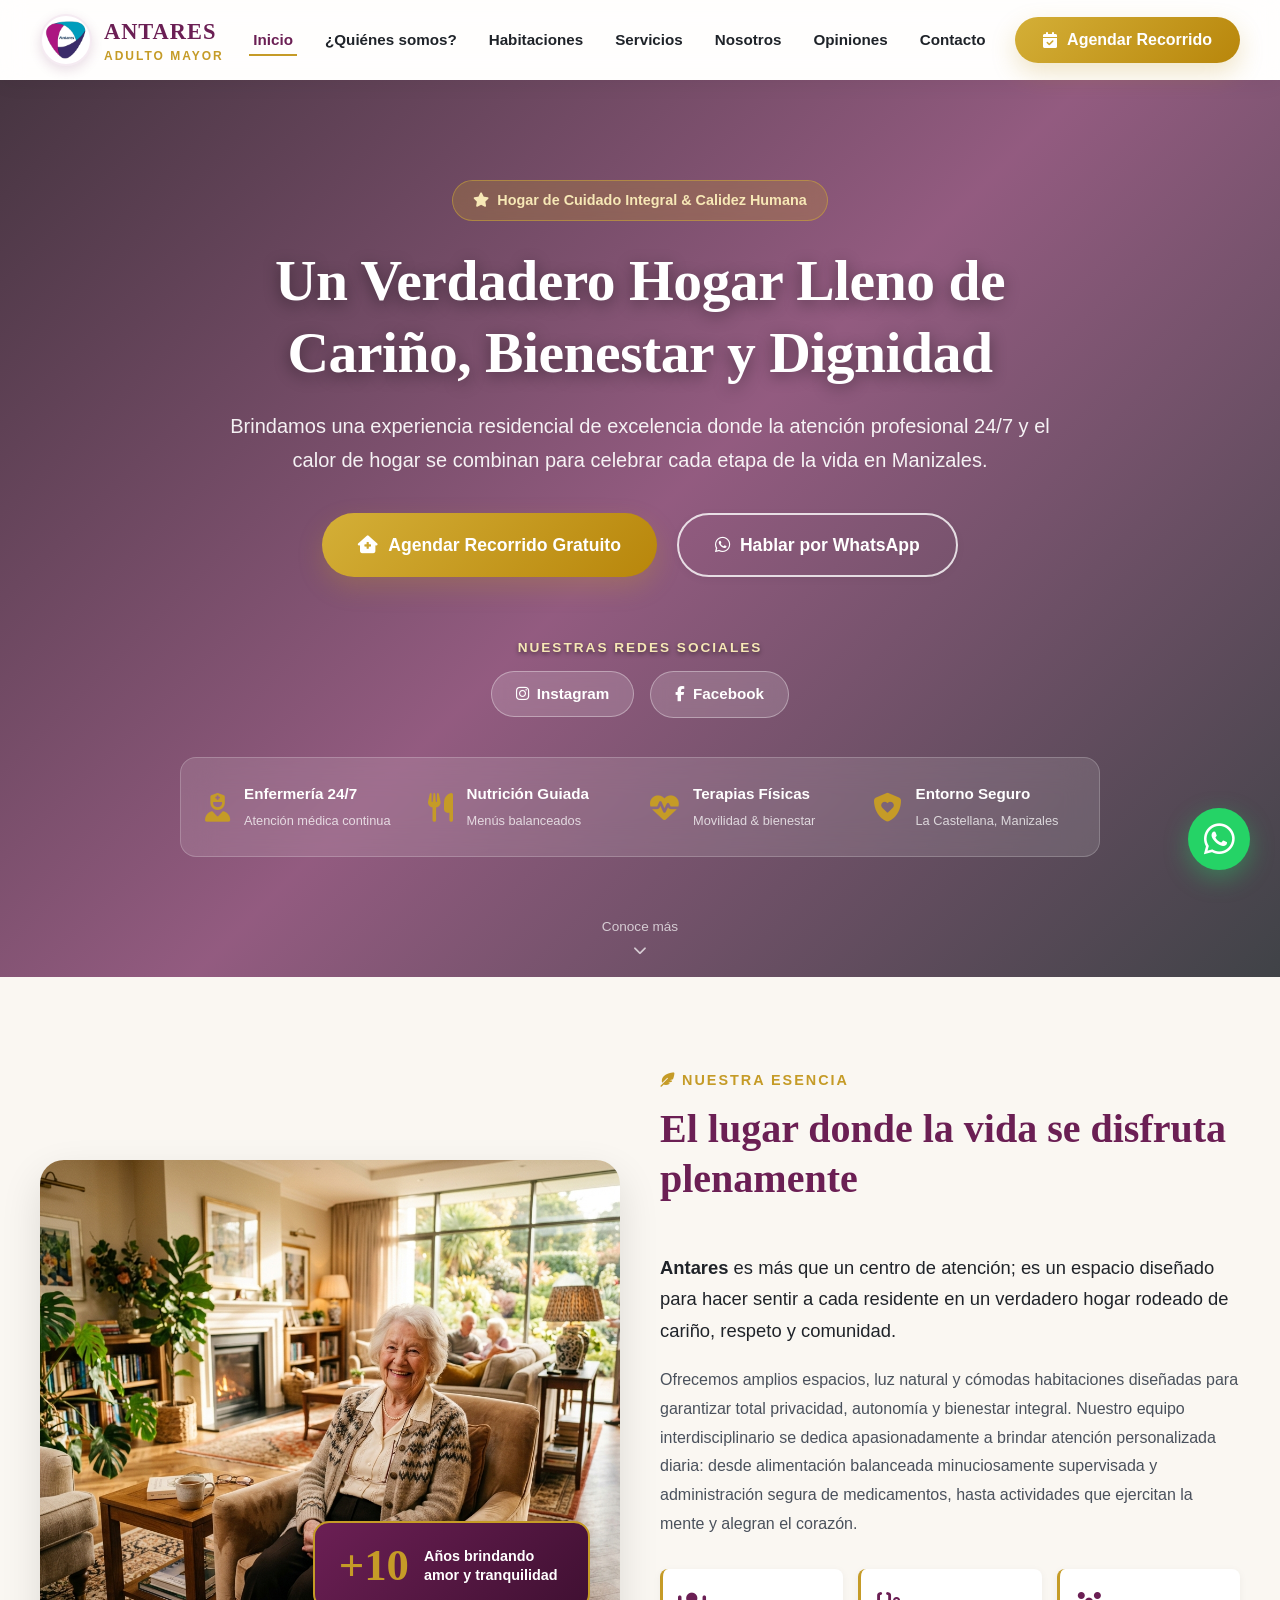
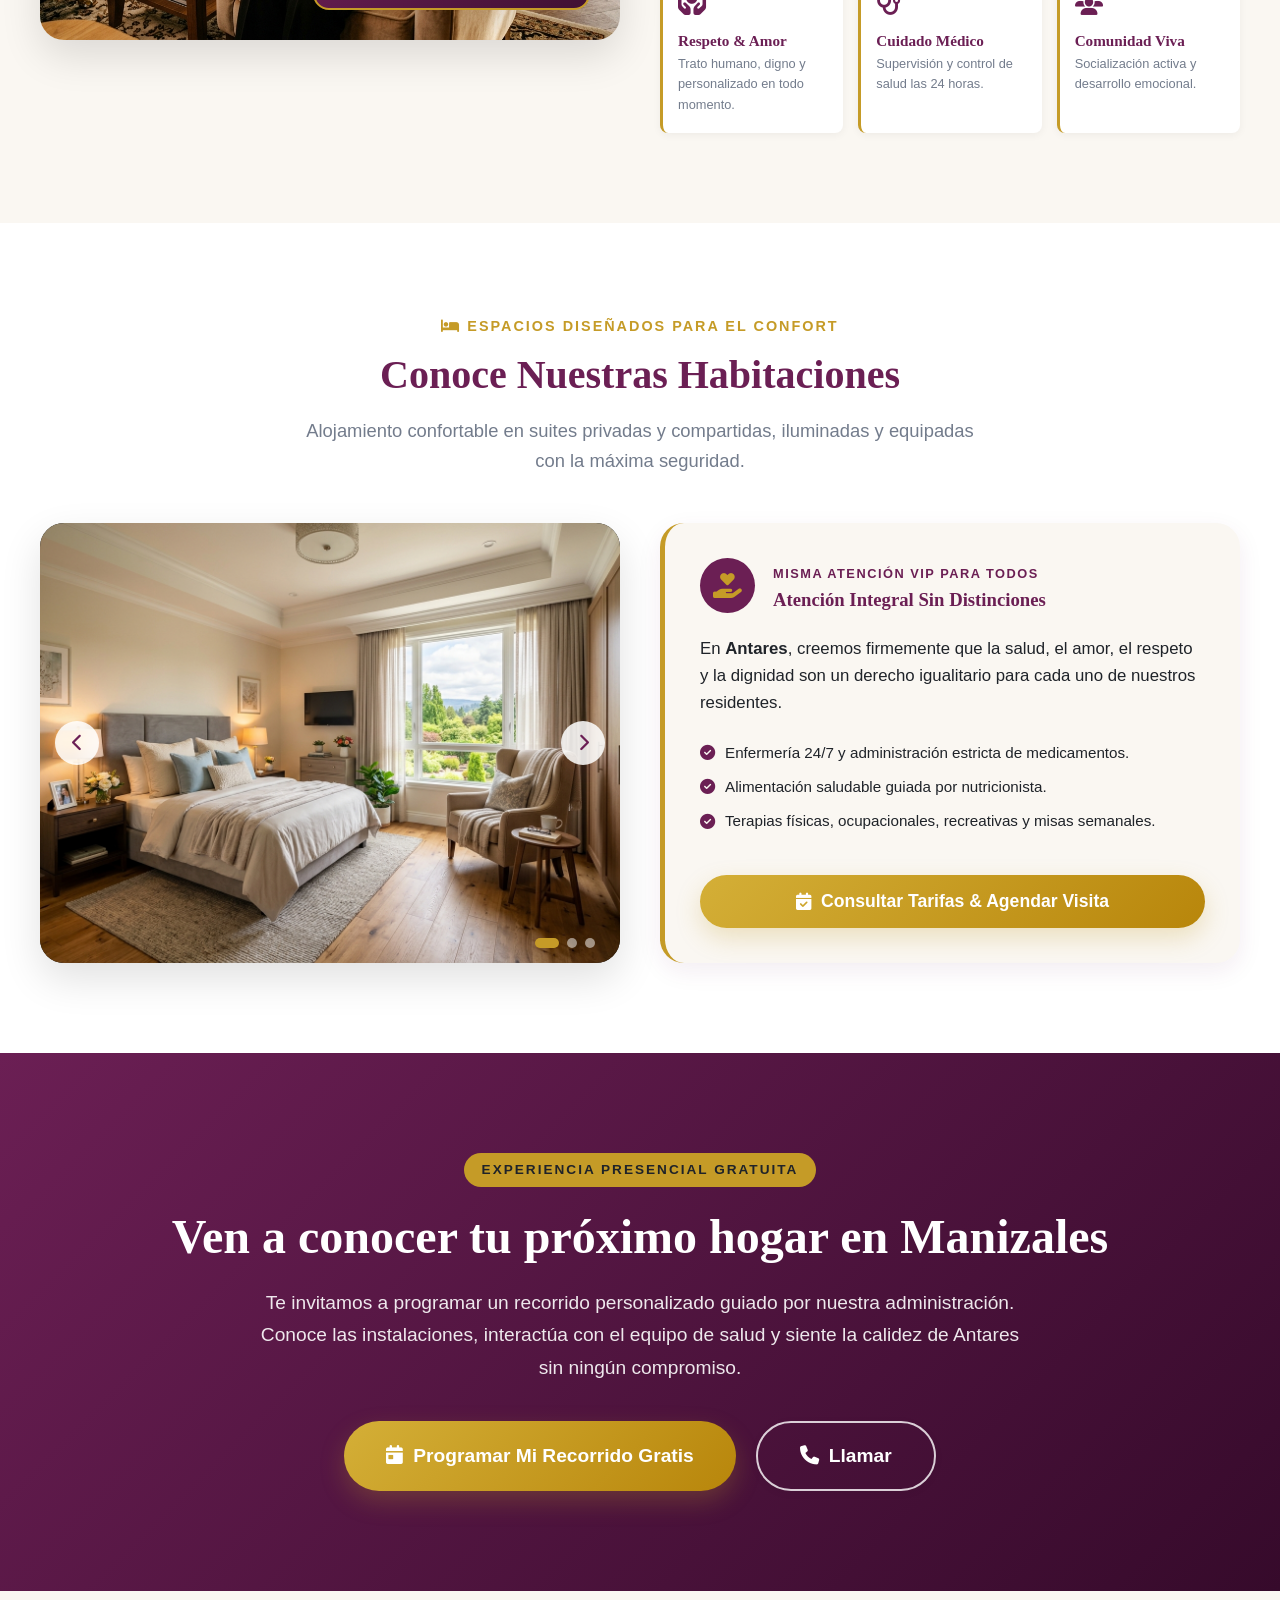
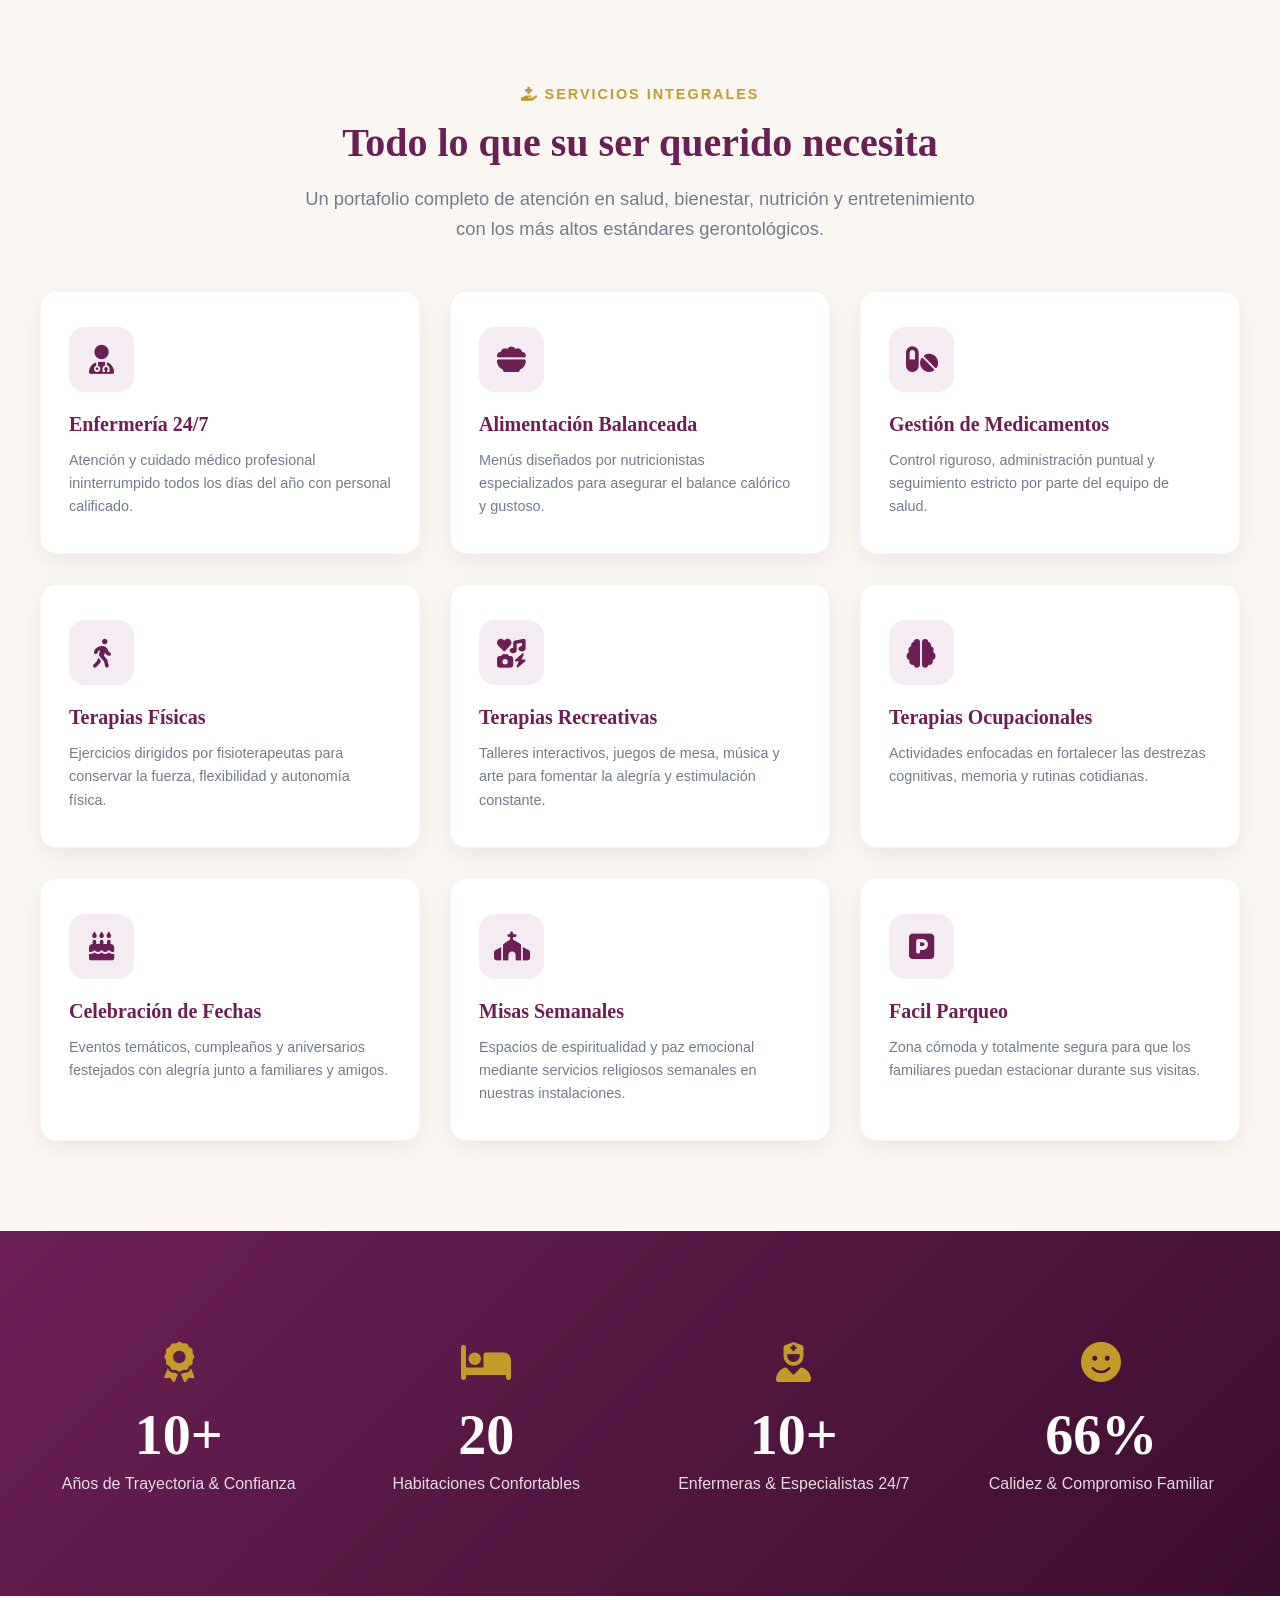
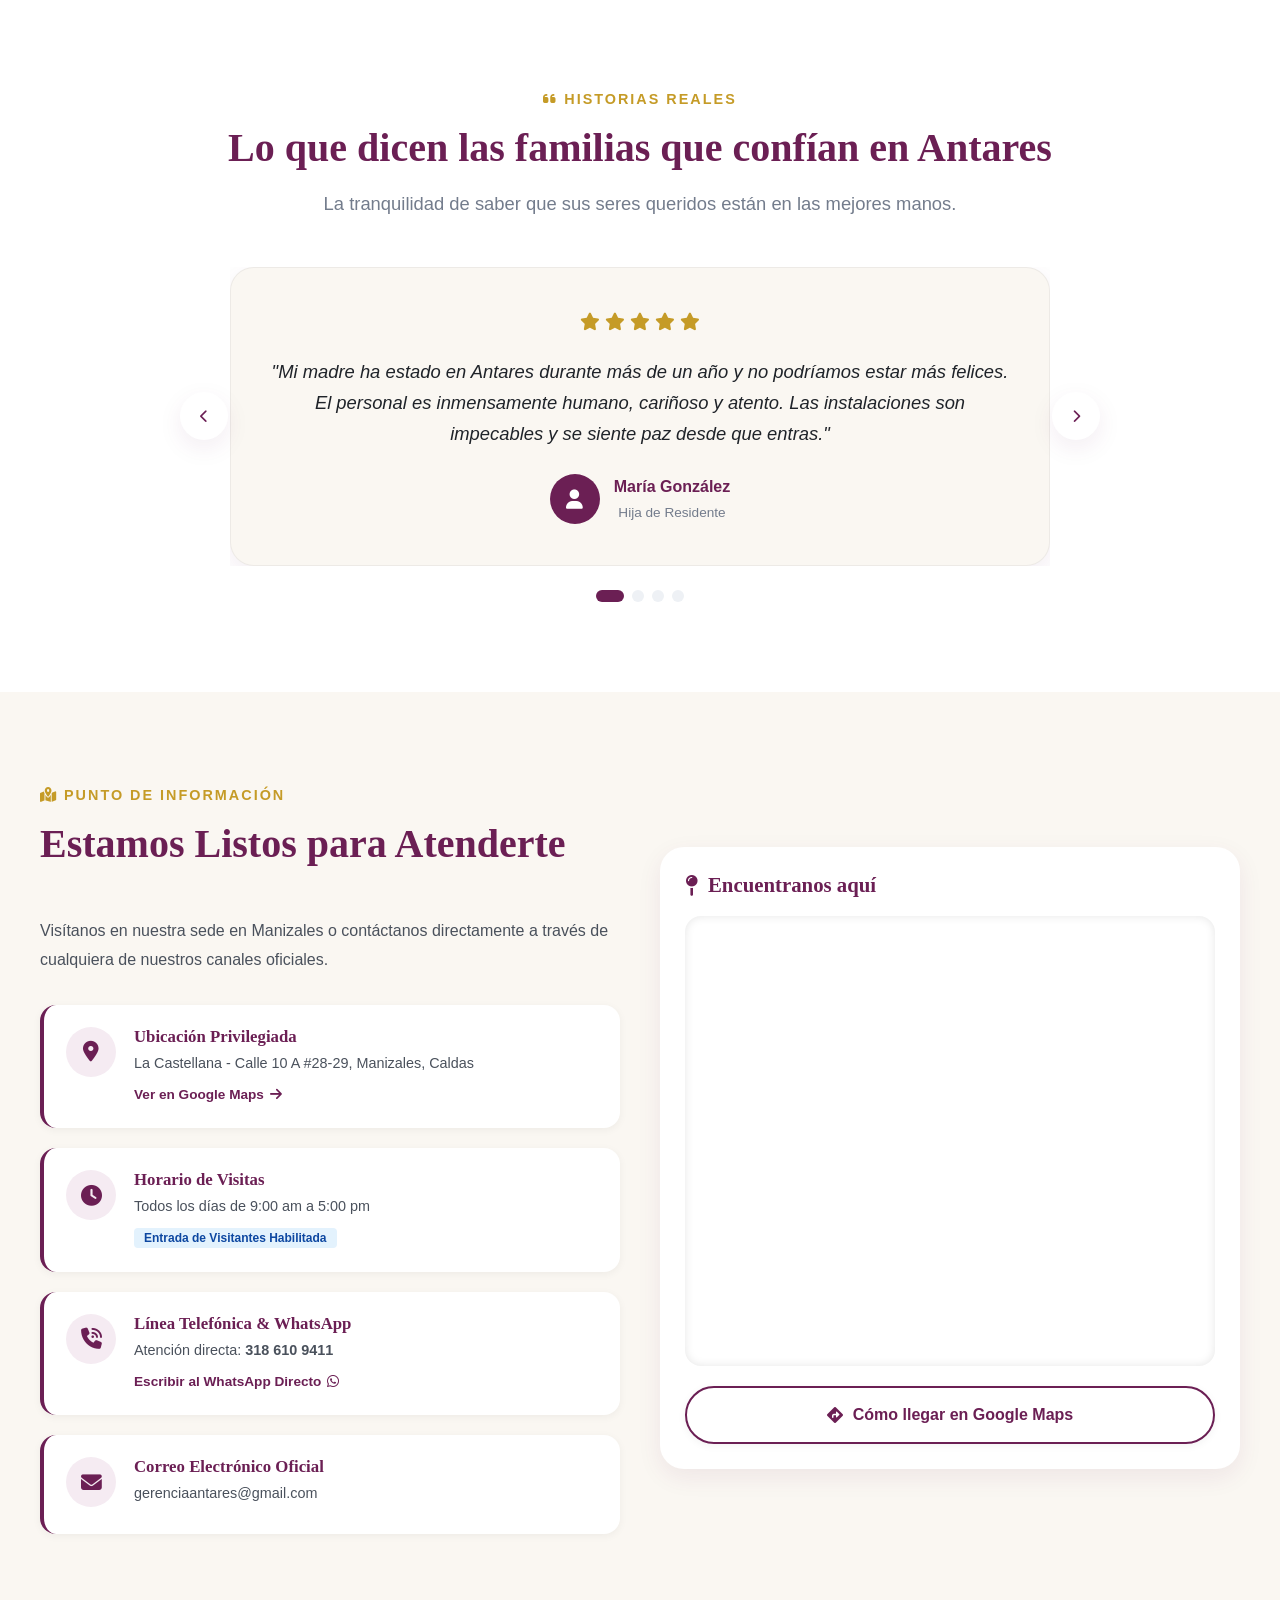
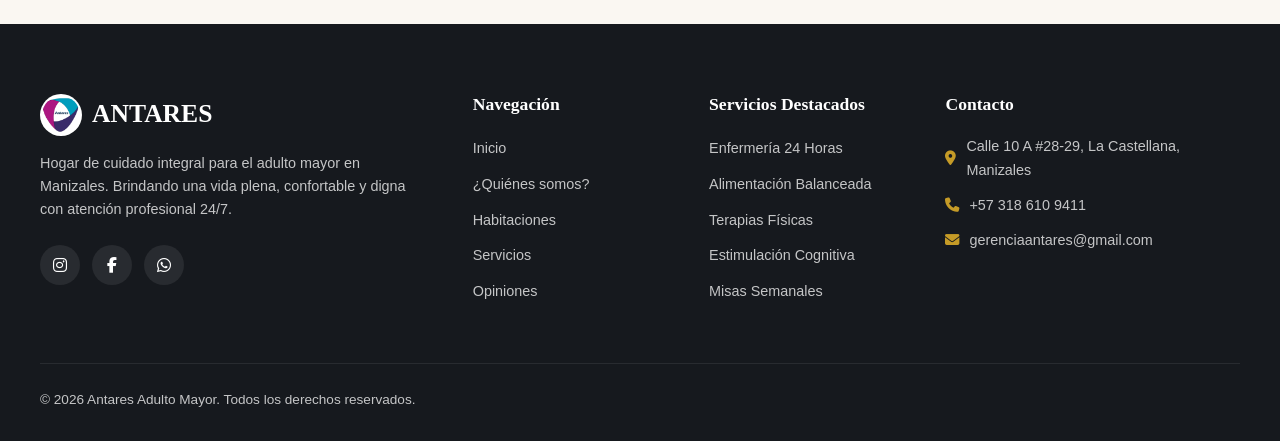
==== commit 61a96b1f: "Update index.html" ====
--- a/index.html
+++ b/index.html
@@ -648,9 +648,6 @@
 
             <div class="footer-bottom">
                 <p>&copy; 2026 Antares Adulto Mayor. Todos los derechos reservados.</p>
-                <button type="button" class="btn btn-outline-light btn-sm register-btn-footer" id="registerBtnFooter">
-                    <i class="fa-solid fa-user-plus"></i> Registro
-                </button>
             </div>
         </div>
     </footer>
--- a/styles.css
+++ b/styles.css
@@ -1,795 +1,1903 @@
-/* Importar la fuente Poppins de Google Fonts */
-@import url('https://fonts.googleapis.com/css2?family=Poppins:wght@400;500;600&display=swap');
-
-section {
-    scroll-margin-top: 150px; /* Ajusta el valor según necesites */
-}
-
-/* Estilos generales */
-body {
-    font-family: 'Poppins', Arial, sans-serif;
+/* ==========================================================================
+   ANTARES ADULTO MAYOR - PREMIUM STYLING & DESIGN SYSTEM
+   Inspiración: Belmont Village Senior Living (Elegancia, Calidez & Responsividad)
+   ========================================================================== */
+
+/* --------------------------------------------------------------------------
+   1. VARIABLES & DESIGN TOKENS
+   -------------------------------------------------------------------------- */
+:root {
+    /* Color Palette */
+    --primary-color: #6b1f54;          /* Deep Antares Plum/Burgundy */
+    --primary-hover: #541641;
+    --primary-light: #f5ebf2;
+    --secondary-color: #c59b27;        /* Warm Gold Luxury Accent */
+    --secondary-hover: #ab841d;
+    --secondary-light: #fbf6e9;
+    --dark-color: #1f2329;             /* Charcoal Body Text */
+    --gray-dark: #4a515c;
+    --gray-muted: #737c8c;
+    --gray-light: #eef1f5;
+    --bg-cream: #faf7f2;               /* Organic Warm Background */
+    --bg-white: #ffffff;
+    --white-translucent: rgba(255, 255, 255, 0.85);
+
+    /* Fonts */
+    --font-heading: 'Playfair Display', Georgia, serif;
+    --font-body: 'Plus Jakarta Sans', -apple-system, BlinkMacSystemFont, sans-serif;
+
+    /* Shadows */
+    --shadow-sm: 0 2px 8px rgba(0, 0, 0, 0.05);
+    --shadow-md: 0 8px 24px rgba(107, 31, 84, 0.08);
+    --shadow-lg: 0 16px 40px rgba(0, 0, 0, 0.12);
+    --shadow-gold: 0 10px 25px rgba(197, 155, 39, 0.25);
+
+    /* Transitions & Borders */
+    --transition: all 0.35s cubic-bezier(0.25, 1, 0.5, 1);
+    --border-radius-sm: 8px;
+    --border-radius-md: 16px;
+    --border-radius-lg: 24px;
+    --border-radius-full: 9999px;
+
+    /* Spacing & Layout */
+    --header-height: 80px;
+    --topbar-height: 40px;
+}
+
+/* --------------------------------------------------------------------------
+   2. RESET & GLOBAL STYLES
+   -------------------------------------------------------------------------- */
+*, *::before, *::after {
+    box-sizing: border-box;
     margin: 0;
     padding: 0;
-    background-color: #f4f4f4;
-    color: #333;
-    padding-top: 80px;
+}
+
+html {
     scroll-behavior: smooth;
-}
-
-/* Barra de navegación fija */
-header {
+    font-size: 16px;
+}
+
+body {
+    font-family: var(--font-body);
+    color: var(--dark-color);
+    background-color: var(--bg-cream);
+    line-height: 1.6;
+    overflow-x: hidden;
+    -webkit-font-smoothing: antialiased;
+}
+
+img {
+    max-width: 100%;
+    height: auto;
+    display: block;
+}
+
+a {
+    text-decoration: none;
+    color: inherit;
+    transition: var(--transition);
+}
+
+ul {
+    list-style: none;
+}
+
+button {
+    font-family: inherit;
+    cursor: pointer;
+    border: none;
+    outline: none;
+}
+
+/* Container Utility */
+.container {
+    width: 100%;
+    max-width: 1240px;
+    margin: 0 auto;
+    padding: 0 20px;
+}
+
+/* Typography Helpers */
+h1, h2, h3, h4, h5, h6 {
+    font-family: var(--font-heading);
+    color: var(--primary-color);
+    line-height: 1.25;
+    font-weight: 700;
+}
+
+.section-header {
+    margin-bottom: 48px;
+}
+
+.sub-heading {
+    display: inline-block;
+    font-size: 0.9rem;
+    font-weight: 700;
+    text-transform: uppercase;
+    letter-spacing: 2px;
+    color: var(--secondary-color);
+    margin-bottom: 12px;
+}
+
+.section-title {
+    font-size: 2.5rem;
+    margin-bottom: 16px;
+    color: var(--primary-color);
+}
+
+.section-subtitle {
+    font-size: 1.15rem;
+    color: var(--gray-muted);
+    max-width: 700px;
+    margin: 0 auto;
+}
+
+.text-center { text-align: center; }
+.text-left { text-align: left; }
+
+/* Grid System */
+.grid {
+    display: grid;
+    gap: 30px;
+}
+
+.grid-2 { grid-template-columns: repeat(2, 1fr); }
+.grid-3 { grid-template-columns: repeat(3, 1fr); }
+.grid-4 { grid-template-columns: repeat(4, 1fr); }
+.align-center { align-items: center; }
+.gap-4 { gap: 40px; }
+
+/* Section Backgrounds & Spacing */
+.section-padding {
+    padding: 90px 0;
+}
+
+.bg-cream { background-color: var(--bg-cream); }
+.bg-white { background-color: var(--bg-white); }
+.bg-purple { background-color: var(--primary-color); }
+.text-white { color: var(--bg-white) !important; }
+
+/* Buttons System */
+.btn {
+    display: inline-flex;
+    align-items: center;
+    justify-content: center;
+    gap: 10px;
+    padding: 14px 28px;
+    font-size: 1rem;
+    font-weight: 600;
+    border-radius: var(--border-radius-full);
+    transition: var(--transition);
+    box-shadow: var(--shadow-sm);
+    white-space: nowrap;
+}
+
+.btn-primary {
+    background-color: var(--primary-color);
+    color: var(--bg-white);
+}
+
+.btn-primary:hover {
+    background-color: var(--primary-hover);
+    transform: translateY(-2px);
+    box-shadow: var(--shadow-md);
+}
+
+.btn-gold {
+    background: linear-gradient(135deg, #d4af37, #b8860b);
+    color: #ffffff;
+    box-shadow: var(--shadow-gold);
+}
+
+.btn-gold:hover {
+    background: linear-gradient(135deg, #c59b27, #996515);
+    transform: translateY(-3px);
+    box-shadow: 0 12px 30px rgba(197, 155, 39, 0.4);
+}
+
+.btn-outline-light {
+    border: 2px solid rgba(255, 255, 255, 0.8);
+    color: var(--bg-white);
+    background: transparent;
+}
+
+.btn-outline-light:hover {
+    background: rgba(255, 255, 255, 0.15);
+    border-color: #ffffff;
+}
+
+.btn-outline-primary {
+    border: 2px solid var(--primary-color);
+    color: var(--primary-color);
+    background: transparent;
+}
+
+.btn-outline-primary:hover {
+    background-color: var(--primary-color);
+    color: var(--bg-white);
+}
+
+.btn-lg {
+    padding: 16px 36px;
+    font-size: 1.1rem;
+}
+
+.btn-xl {
+    padding: 18px 42px;
+    font-size: 1.2rem;
+}
+
+.btn-block {
+    width: 100%;
+}
+
+/* --------------------------------------------------------------------------
+   3. TOP BAR & NAVIGATION HEADER
+   -------------------------------------------------------------------------- */
+.top-bar {
+    background-color: var(--primary-color);
+    color: rgba(255, 255, 255, 0.9);
+    font-size: 0.85rem;
+    padding: 8px 0;
+    border-bottom: 1px solid rgba(255, 255, 255, 0.1);
+}
+
+.top-bar-container {
+    display: flex;
+    justify-content: space-between;
+    align-items: center;
+    max-width: 1240px;
+    margin: 0 auto;
+    padding: 0 20px;
+}
+
+.top-info {
+    display: flex;
+    gap: 25px;
+}
+
+.top-info span i {
+    color: var(--secondary-color);
+    margin-right: 6px;
+}
+
+.top-social {
+    display: flex;
+    align-items: center;
+    gap: 15px;
+}
+
+.top-social a {
+    color: rgba(255, 255, 255, 0.9);
+    font-size: 0.95rem;
+}
+
+.top-social a:hover {
+    color: var(--secondary-color);
+}
+
+.phone-link {
+    font-weight: 700;
+    margin-right: 10px;
+}
+
+.top-bar-login-btn {
+    background: rgba(255, 255, 255, 0.18);
+    color: #ffffff;
+    border: 1px solid rgba(255, 255, 255, 0.4);
+    padding: 4px 14px;
+    border-radius: var(--border-radius-full);
+    font-size: 0.8rem;
+    font-weight: 600;
+    margin-left: 10px;
+    transition: var(--transition);
+    display: inline-flex;
+    align-items: center;
+    gap: 6px;
+    cursor: pointer;
+}
+
+.top-bar-login-btn:hover {
+    background: var(--secondary-color);
+    color: var(--dark-color);
+    border-color: var(--secondary-color);
+    transform: translateY(-1px);
+}
+
+/* Main Navbar */
+.main-header {
+    position: sticky;
+    top: 0;
+    left: 0;
+    width: 100%;
+    z-index: 1000;
+    background: var(--white-translucent);
+    backdrop-filter: blur(12px);
+    -webkit-backdrop-filter: blur(12px);
+    box-shadow: 0 4px 20px rgba(0, 0, 0, 0.05);
+    transition: var(--transition);
+}
+
+.header-container {
+    display: flex;
+    align-items: center;
+    justify-content: space-between;
+    height: var(--header-height);
+    max-width: 1240px;
+    margin: 0 auto;
+    padding: 0 20px;
+}
+
+/* Brand Logo */
+.brand-logo {
+    display: flex;
+    align-items: center;
+    gap: 12px;
+}
+
+.logo-icon-wrapper {
+    width: 52px;
+    height: 52px;
+    background: #ffffff;
+    border-radius: 50%;
+    display: flex;
+    align-items: center;
+    justify-content: center;
+    box-shadow: 0 4px 12px rgba(107, 31, 84, 0.15);
+    border: 2px solid var(--primary-light);
+    overflow: hidden;
+    padding: 3px;
+}
+
+.header-logo-img {
+    width: 100%;
+    height: 100%;
+    object-fit: contain;
+}
+
+.footer-logo-img {
+    width: 42px;
+    height: 42px;
+    object-fit: contain;
+    background: #ffffff;
+    border-radius: 50%;
+    padding: 2px;
+}
+
+.brand-text {
+    display: flex;
+    flex-direction: column;
+}
+
+.brand-name {
+    font-family: var(--font-heading);
+    font-size: 1.4rem;
+    font-weight: 800;
+    color: var(--primary-color);
+    letter-spacing: 1px;
+}
+
+.brand-tagline {
+    font-size: 0.75rem;
+    font-weight: 600;
+    color: var(--secondary-color);
+    text-transform: uppercase;
+    letter-spacing: 2px;
+    margin-top: -3px;
+}
+
+/* Nav Menu */
+.nav-menu ul {
+    display: flex;
+    gap: 24px;
+}
+
+.nav-link {
+    font-size: 0.95rem;
+    font-weight: 600;
+    color: var(--dark-color);
+    padding: 8px 4px;
+    position: relative;
+}
+
+.nav-link::after {
+    content: '';
+    position: absolute;
+    bottom: 0;
+    left: 0;
+    width: 0%;
+    height: 2px;
+    background-color: var(--secondary-color);
+    transition: var(--transition);
+}
+
+.nav-link:hover, .nav-link.active {
+    color: var(--primary-color);
+}
+
+.nav-link:hover::after, .nav-link.active::after {
+    width: 100%;
+}
+
+.header-actions {
+    display: flex;
+    align-items: center;
+    gap: 15px;
+}
+
+.mobile-toggle {
+    display: none;
+    flex-direction: column;
+    gap: 5px;
+    background: transparent;
+    padding: 8px;
+}
+
+.mobile-toggle .bar {
+    width: 25px;
+    height: 3px;
+    background-color: var(--primary-color);
+    border-radius: 3px;
+    transition: var(--transition);
+}
+
+/* --------------------------------------------------------------------------
+   4. HERO SECTION WITH VIDEO BACKGROUND
+   -------------------------------------------------------------------------- */
+.hero-section {
+    position: relative;
+    min-height: calc(100vh - var(--header-height) - var(--topbar-height));
+    display: flex;
+    align-items: center;
+    justify-content: center;
+    overflow: hidden;
+    padding: 100px 0 120px;
+    color: var(--bg-white);
+}
+
+.hero-video {
+    position: absolute;
+    top: 50%;
+    left: 50%;
+    min-width: 100%;
+    min-height: 100%;
+    width: auto;
+    height: auto;
+    transform: translate(-50%, -50%);
+    object-fit: cover;
+    z-index: 1;
+}
+
+.video-overlay {
+    position: absolute;
+    top: 0;
+    left: 0;
+    width: 100%;
+    height: 100%;
+    background: linear-gradient(135deg, rgba(31, 10, 26, 0.82) 0%, rgba(107, 31, 84, 0.72) 50%, rgba(31, 35, 41, 0.85) 100%);
+    z-index: 2;
+}
+
+.hero-content {
+    position: relative;
+    z-index: 3;
+    text-align: center;
+    max-width: 960px;
+}
+
+.hero-badge {
+    display: inline-flex;
+    align-items: center;
+    gap: 8px;
+    background: rgba(197, 155, 39, 0.25);
+    border: 1px solid rgba(212, 175, 55, 0.5);
+    backdrop-filter: blur(8px);
+    color: #f7e8b6;
+    padding: 8px 20px;
+    border-radius: var(--border-radius-full);
+    font-size: 0.9rem;
+    font-weight: 600;
+    margin-bottom: 24px;
+}
+
+.hero-title {
+    font-size: 3.6rem;
+    color: #ffffff;
+    margin-bottom: 20px;
+    text-shadow: 0 4px 16px rgba(0, 0, 0, 0.4);
+    letter-spacing: -0.5px;
+}
+
+.hero-subtitle {
+    font-size: 1.25rem;
+    color: rgba(255, 255, 255, 0.92);
+    margin-bottom: 36px;
+    line-height: 1.7;
+    max-width: 820px;
+    margin-left: auto;
+    margin-right: auto;
+}
+
+.hero-buttons {
+    display: flex;
+    justify-content: center;
+    gap: 20px;
+    margin-bottom: 60px;
+    flex-wrap: wrap;
+}
+
+/* Features bar bottom hero */
+.hero-features-bar {
+    display: grid;
+    grid-template-columns: repeat(4, 1fr);
+    gap: 20px;
+    background: rgba(255, 255, 255, 0.12);
+    backdrop-filter: blur(16px);
+    -webkit-backdrop-filter: blur(16px);
+    border: 1px solid rgba(255, 255, 255, 0.2);
+    border-radius: var(--border-radius-md);
+    padding: 24px;
+    text-align: left;
+}
+
+.feature-item {
+    display: flex;
+    align-items: center;
+    gap: 14px;
+}
+
+.feature-item i {
+    font-size: 1.8rem;
+    color: var(--secondary-color);
+}
+
+.feature-item strong {
+    display: block;
+    font-size: 0.95rem;
+    color: #ffffff;
+}
+
+.feature-item span {
+    font-size: 0.8rem;
+    color: rgba(255, 255, 255, 0.75);
+}
+
+/* Scroll indicator */
+.scroll-indicator {
+    position: absolute;
+    bottom: 20px;
+    left: 50%;
+    transform: translateX(-50%);
+    z-index: 3;
+    display: flex;
+    flex-direction: column;
+    align-items: center;
+    gap: 6px;
+    color: rgba(255, 255, 255, 0.7);
+    font-size: 0.85rem;
+    animation: bounce 2s infinite;
+}
+
+@keyframes bounce {
+    0%, 20%, 50%, 80%, 100% { transform: translate(-50%, 0); }
+    40% { transform: translate(-50%, -10px); }
+    60% { transform: translate(-50%, -5px); }
+}
+
+/* --------------------------------------------------------------------------
+   5. QUIÉNES SOMOS SECTION
+   -------------------------------------------------------------------------- */
+.about-image-wrapper {
+    position: relative;
+}
+
+.image-frame {
+    position: relative;
+    border-radius: var(--border-radius-lg);
+    overflow: hidden;
+    box-shadow: var(--shadow-lg);
+}
+
+.main-about-img {
+    width: 100%;
+    height: 480px;
+    object-fit: cover;
+    transition: var(--transition);
+}
+
+.image-frame:hover .main-about-img {
+    transform: scale(1.03);
+}
+
+.floating-experience-badge {
+    position: absolute;
+    bottom: 30px;
+    right: 30px;
+    background: linear-gradient(135deg, var(--primary-color), #401032);
+    color: var(--bg-white);
+    padding: 20px 24px;
+    border-radius: var(--border-radius-md);
+    box-shadow: var(--shadow-lg);
+    display: flex;
+    align-items: center;
+    gap: 15px;
+    border: 2px solid var(--secondary-color);
+}
+
+.exp-number {
+    font-family: var(--font-heading);
+    font-size: 2.8rem;
+    font-weight: 800;
+    color: var(--secondary-color);
+    line-height: 1;
+}
+
+.exp-text {
+    font-size: 0.9rem;
+    font-weight: 600;
+    max-width: 140px;
+    line-height: 1.3;
+}
+
+.lead-text {
+    font-size: 1.15rem;
+    color: var(--dark-color);
+    margin-bottom: 20px;
+    line-height: 1.7;
+}
+
+.body-text {
+    font-size: 1rem;
+    color: var(--gray-dark);
+    margin-bottom: 30px;
+    line-height: 1.8;
+}
+
+.pillars-grid {
+    display: grid;
+    grid-template-columns: repeat(3, 1fr);
+    gap: 15px;
+}
+
+.pillar-card {
+    background: var(--bg-white);
+    padding: 18px 15px;
+    border-radius: var(--border-radius-sm);
+    box-shadow: var(--shadow-sm);
+    border-left: 3px solid var(--secondary-color);
+    transition: var(--transition);
+}
+
+.pillar-card:hover {
+    transform: translateY(-4px);
+    box-shadow: var(--shadow-md);
+}
+
+.pillar-icon {
+    font-size: 1.4rem;
+    color: var(--primary-color);
+    margin-bottom: 8px;
+}
+
+.pillar-card h4 {
+    font-size: 0.95rem;
+    margin-bottom: 4px;
+}
+
+.pillar-card p {
+    font-size: 0.8rem;
+    color: var(--gray-muted);
+}
+
+/* --------------------------------------------------------------------------
+   6. HABITACIONES SECTION
+   -------------------------------------------------------------------------- */
+.room-tabs {
+    display: flex;
+    justify-content: center;
+    gap: 12px;
+    margin-bottom: 40px;
+}
+
+.room-tab-btn {
+    padding: 10px 24px;
+    font-size: 0.95rem;
+    font-weight: 600;
+    background: var(--gray-light);
+    color: var(--gray-dark);
+    border-radius: var(--border-radius-full);
+    transition: var(--transition);
+}
+
+.room-tab-btn.active, .room-tab-btn:hover {
+    background: var(--primary-color);
+    color: var(--bg-white);
+}
+
+.rooms-grid {
+    display: grid;
+    grid-template-columns: repeat(3, 1fr);
+    gap: 30px;
+}
+
+.room-card {
+    background: var(--bg-white);
+    border-radius: var(--border-radius-md);
+    overflow: hidden;
+    box-shadow: var(--shadow-md);
+    transition: var(--transition);
+    border: 1px solid rgba(0, 0, 0, 0.05);
+}
+
+.room-card:hover {
+    transform: translateY(-8px);
+    box-shadow: var(--shadow-lg);
+}
+
+.room-img-container {
+    position: relative;
+    height: 240px;
+    overflow: hidden;
+}
+
+.room-img-container img {
+    width: 100%;
+    height: 100%;
+    object-fit: cover;
+    transition: var(--transition);
+}
+
+.room-card:hover .room-img-container img {
+    transform: scale(1.08);
+}
+
+.room-tag {
+    position: absolute;
+    top: 15px;
+    right: 15px;
+    background: var(--primary-color);
+    color: var(--bg-white);
+    font-size: 0.8rem;
+    font-weight: 700;
+    padding: 6px 14px;
+    border-radius: var(--border-radius-full);
+}
+
+.room-info {
+    padding: 25px;
+}
+
+.room-info h3 {
+    font-size: 1.35rem;
+    margin-bottom: 10px;
+}
+
+.room-info p {
+    font-size: 0.9rem;
+    color: var(--gray-muted);
+    margin-bottom: 20px;
+}
+
+.room-amenities {
+    margin-bottom: 24px;
+}
+
+.room-amenities li {
+    font-size: 0.85rem;
+    color: var(--gray-dark);
+    margin-bottom: 8px;
+    display: flex;
+    align-items: center;
+    gap: 8px;
+}
+
+.room-amenities li i {
+    color: var(--secondary-color);
+    font-size: 0.8rem;
+}
+
+/* --------------------------------------------------------------------------
+   7. TOUR BANNER SECTION (BELMONT STYLE)
+   -------------------------------------------------------------------------- */
+.tour-banner-section {
+    position: relative;
+    padding: 100px 0;
+    background: linear-gradient(135deg, var(--primary-color), #360a2b);
+    color: var(--bg-white);
+    overflow: hidden;
+}
+
+.tour-banner-bg {
+    position: absolute;
+    top: 0;
+    left: 0;
+    width: 100%;
+    height: 100%;
+    background-image: url('https://images.unsplash.com/photo-1576765608535-5f04d1e3f289?auto=format&fit=crop&w=1920&q=80');
+    background-size: cover;
+    background-position: center;
+    opacity: 0.15;
+}
+
+.relative-z {
+    position: relative;
+    z-index: 2;
+}
+
+.tour-badge {
+    display: inline-block;
+    background: var(--secondary-color);
+    color: var(--dark-color);
+    font-size: 0.85rem;
+    font-weight: 800;
+    text-transform: uppercase;
+    letter-spacing: 2px;
+    padding: 6px 18px;
+    border-radius: var(--border-radius-full);
+    margin-bottom: 20px;
+}
+
+.tour-banner-content h2 {
+    color: #ffffff;
+    font-size: 3rem;
+    margin-bottom: 20px;
+}
+
+.tour-banner-content p {
+    font-size: 1.2rem;
+    color: rgba(255, 255, 255, 0.9);
+    max-width: 780px;
+    margin: 0 auto 36px;
+    line-height: 1.7;
+}
+
+.tour-cta-buttons {
+    display: flex;
+    justify-content: center;
+    gap: 20px;
+    flex-wrap: wrap;
+}
+
+/* --------------------------------------------------------------------------
+   8. SERVICIOS VIP SECTION
+   -------------------------------------------------------------------------- */
+.services-grid {
+    display: grid;
+    grid-template-columns: repeat(3, 1fr);
+    gap: 30px;
+}
+
+.service-card {
+    background: var(--bg-white);
+    padding: 35px 28px;
+    border-radius: var(--border-radius-md);
+    box-shadow: var(--shadow-md);
+    transition: var(--transition);
+    position: relative;
+    border: 1px solid rgba(0, 0, 0, 0.04);
+}
+
+.service-card:hover {
+    transform: translateY(-6px);
+    box-shadow: var(--shadow-lg);
+    border-color: rgba(197, 155, 39, 0.3);
+}
+
+.service-icon-box {
+    width: 65px;
+    height: 65px;
+    background: var(--primary-light);
+    color: var(--primary-color);
+    border-radius: var(--border-radius-md);
+    display: flex;
+    align-items: center;
+    justify-content: center;
+    font-size: 1.8rem;
+    margin-bottom: 20px;
+    transition: var(--transition);
+}
+
+.service-card:hover .service-icon-box {
+    background: var(--primary-color);
+    color: var(--secondary-color);
+    transform: scale(1.08);
+}
+
+.service-card h3 {
+    font-size: 1.25rem;
+    margin-bottom: 12px;
+}
+
+.service-card p {
+    font-size: 0.9rem;
+    color: var(--gray-muted);
+    line-height: 1.6;
+}
+
+/* --------------------------------------------------------------------------
+   9. ESTADÍSTICAS ANIMADAS
+   -------------------------------------------------------------------------- */
+.stats-section {
+    padding: 80px 0;
+    position: relative;
+    background: linear-gradient(135deg, var(--primary-color) 0%, #3d0e2f 100%);
+}
+
+.stats-grid {
+    display: grid;
+    grid-template-columns: repeat(4, 1fr);
+    gap: 30px;
+    text-align: center;
+}
+
+.stat-card {
+    padding: 20px;
+}
+
+.stat-icon {
+    font-size: 2.5rem;
+    color: var(--secondary-color);
+    margin-bottom: 12px;
+}
+
+.stat-number-wrapper {
+    font-family: var(--font-heading);
+    font-size: 3.5rem;
+    font-weight: 800;
+    color: #ffffff;
+    line-height: 1;
+    margin-bottom: 8px;
+}
+
+.stat-label {
+    font-size: 1rem;
+    color: rgba(255, 255, 255, 0.85);
+    font-weight: 500;
+}
+
+/* --------------------------------------------------------------------------
+   10. OPINIONES / TESTIMONIOS SLIDER
+   -------------------------------------------------------------------------- */
+.testimonials-wrapper {
+    position: relative;
+    max-width: 900px;
+    margin: 0 auto;
+    padding: 0 40px;
+}
+
+.testimonials-slider {
+    position: relative;
+    min-height: 260px;
+    overflow: hidden;
+}
+
+.testimonial-card {
+    position: absolute;
+    top: 0;
+    left: 0;
+    width: 100%;
+    opacity: 0;
+    visibility: hidden;
+    transform: translateX(40px);
+    transition: all 0.5s ease-in-out;
+    background: var(--bg-cream);
+    padding: 40px;
+    border-radius: var(--border-radius-lg);
+    box-shadow: var(--shadow-md);
+    text-align: center;
+    border: 1px solid rgba(0, 0, 0, 0.05);
+}
+
+.testimonial-card.active {
+    position: relative;
+    opacity: 1;
+    visibility: visible;
+    transform: translateX(0);
+}
+
+.stars {
+    color: var(--secondary-color);
+    font-size: 1.1rem;
+    margin-bottom: 20px;
+}
+
+.testimonial-quote {
+    font-size: 1.15rem;
+    font-style: italic;
+    color: var(--dark-color);
+    line-height: 1.7;
+    margin-bottom: 24px;
+}
+
+.testimonial-author {
+    display: flex;
+    align-items: center;
+    justify-content: center;
+    gap: 14px;
+}
+
+.author-avatar {
+    width: 50px;
+    height: 50px;
+    background: var(--primary-color);
+    color: var(--bg-white);
+    border-radius: 50%;
+    display: flex;
+    align-items: center;
+    justify-content: center;
+    font-size: 1.2rem;
+}
+
+.testimonial-author strong {
+    display: block;
+    font-size: 1rem;
+    color: var(--primary-color);
+}
+
+.testimonial-author span {
+    font-size: 0.85rem;
+    color: var(--gray-muted);
+}
+
+/* Arrows & Dots */
+.slider-arrow {
+    position: absolute;
+    top: 50%;
+    transform: translateY(-50%);
+    width: 48px;
+    height: 48px;
+    background: var(--bg-white);
+    color: var(--primary-color);
+    border-radius: 50%;
+    display: flex;
+    align-items: center;
+    justify-content: center;
+    box-shadow: var(--shadow-md);
+    z-index: 10;
+    transition: var(--transition);
+}
+
+.slider-arrow:hover {
+    background: var(--primary-color);
+    color: var(--bg-white);
+}
+
+.prev-arrow { left: -10px; }
+.next-arrow { right: -10px; }
+
+.slider-dots {
+    display: flex;
+    justify-content: center;
+    gap: 8px;
+    margin-top: 24px;
+}
+
+.dot {
+    width: 12px;
+    height: 12px;
+    background: var(--gray-light);
+    border-radius: 50%;
+    cursor: pointer;
+    transition: var(--transition);
+}
+
+.dot.active {
+    background: var(--primary-color);
+    width: 28px;
+    border-radius: var(--border-radius-full);
+}
+
+/* --------------------------------------------------------------------------
+   11. CONTACTO & MAPA SECTION
+   -------------------------------------------------------------------------- */
+.contact-cards-list {
+    display: flex;
+    flex-direction: column;
+    gap: 20px;
+}
+
+.info-item-card {
+    display: flex;
+    gap: 18px;
+    background: var(--bg-white);
+    padding: 22px;
+    border-radius: var(--border-radius-md);
+    box-shadow: var(--shadow-sm);
+    border-left: 4px solid var(--primary-color);
+    transition: var(--transition);
+}
+
+.info-item-card:hover {
+    transform: translateX(6px);
+    box-shadow: var(--shadow-md);
+}
+
+.info-icon {
+    width: 50px;
+    height: 50px;
+    background: var(--primary-light);
+    color: var(--primary-color);
+    border-radius: 50%;
+    display: flex;
+    align-items: center;
+    justify-content: center;
+    font-size: 1.3rem;
+    flex-shrink: 0;
+}
+
+.info-details h4 {
+    font-size: 1.05rem;
+    margin-bottom: 4px;
+}
+
+.info-details p {
+    font-size: 0.9rem;
+    color: var(--gray-dark);
+    margin-bottom: 6px;
+}
+
+.info-link {
+    font-size: 0.85rem;
+    font-weight: 700;
+    color: var(--primary-color);
+    display: inline-flex;
+    align-items: center;
+    gap: 6px;
+}
+
+.info-link:hover {
+    color: var(--secondary-color);
+}
+
+.badge-tag {
+    font-size: 0.75rem;
+    background: #e3f2fd;
+    color: #0d47a1;
+    font-weight: 600;
+    padding: 3px 10px;
+    border-radius: 4px;
+}
+
+/* Map Container */
+.map-box-container {
+    background: var(--bg-white);
+    border-radius: var(--border-radius-lg);
+    padding: 25px;
+    box-shadow: var(--shadow-md);
+}
+
+.map-box-container h3 {
+    font-size: 1.3rem;
+    margin-bottom: 18px;
+    display: flex;
+    align-items: center;
+    gap: 10px;
+}
+
+.map-responsive {
+    border-radius: var(--border-radius-md);
+    overflow: hidden;
+    margin-bottom: 20px;
+    box-shadow: inset 0 0 10px rgba(0, 0, 0, 0.1);
+}
+
+.map-responsive iframe {
+    width: 100%;
+    height: 450px;
+    border: 0;
+    display: block;
+}
+
+.contact-map-column {
+    display: flex;
+    flex-direction: column;
+    justify-content: center;
+}
+
+/* --------------------------------------------------------------------------
+   12. FOOTER
+   -------------------------------------------------------------------------- */
+.main-footer {
+    background-color: #16191e;
+    color: rgba(255, 255, 255, 0.75);
+    padding: 70px 0 30px;
+}
+
+.footer-grid {
+    display: grid;
+    grid-template-columns: 2fr 1fr 1fr 1.5fr;
+    gap: 40px;
+    margin-bottom: 50px;
+}
+
+.footer-brand .footer-logo {
+    display: flex;
+    align-items: center;
+    gap: 10px;
+    color: #ffffff;
+    font-family: var(--font-heading);
+    font-size: 1.6rem;
+    font-weight: 800;
+    margin-bottom: 16px;
+}
+
+.footer-brand .footer-logo i {
+    color: var(--secondary-color);
+}
+
+.footer-brand p {
+    font-size: 0.9rem;
+    line-height: 1.6;
+    margin-bottom: 24px;
+}
+
+.footer-socials {
+    display: flex;
+    gap: 12px;
+}
+
+.footer-socials a {
+    width: 40px;
+    height: 40px;
+    background: rgba(255, 255, 255, 0.08);
+    color: #ffffff;
+    border-radius: 50%;
+    display: flex;
+    align-items: center;
+    justify-content: center;
+    transition: var(--transition);
+}
+
+.footer-socials a:hover {
+    background: var(--secondary-color);
+    color: var(--dark-color);
+    transform: translateY(-3px);
+}
+
+.footer-links h4, .footer-contact h4 {
+    color: #ffffff;
+    font-size: 1.1rem;
+    margin-bottom: 20px;
+}
+
+.footer-links ul li {
+    margin-bottom: 10px;
+}
+
+.footer-links ul li a {
+    font-size: 0.9rem;
+    transition: var(--transition);
+}
+
+.footer-links ul li a:hover {
+    color: var(--secondary-color);
+    padding-left: 5px;
+}
+
+.footer-contact p {
+    font-size: 0.9rem;
+    margin-bottom: 12px;
+    display: flex;
+    align-items: center;
+    gap: 10px;
+}
+
+.footer-contact p i {
+    color: var(--secondary-color);
+}
+
+.footer-bottom {
+    border-top: 1px solid rgba(255, 255, 255, 0.08);
+    padding-top: 25px;
+    display: flex;
+    justify-content: space-between;
+    font-size: 0.85rem;
+    flex-wrap: wrap;
+    gap: 10px;
+}
+
+/* --------------------------------------------------------------------------
+   13. MODAL AGENDAR RECORRIDO
+   -------------------------------------------------------------------------- */
+.modal-overlay {
     position: fixed;
     top: 0;
     left: 0;
     width: 100%;
-    background-color: #96009b;
-    z-index: 1100;
-    height: 75px;
-    padding: 0 20px;
-    display: flex;
-    align-items: center;
-    justify-content: space-between;
-    box-sizing: border-box;
-}
-
-/* Contenedor del logo */
-header .logo-container {
-    display: flex;
-    align-items: center;
-}
-
-header .logo {
-    width: 70px;
-}
-
-header .logo img {
+    height: 100%;
+    background: rgba(0, 0, 0, 0.65);
+    backdrop-filter: blur(8px);
+    z-index: 2000;
+    display: flex;
+    align-items: center;
+    justify-content: center;
+    opacity: 0;
+    visibility: hidden;
+    transition: var(--transition);
+    padding: 20px;
+}
+
+.modal-overlay.active {
+    opacity: 1;
+    visibility: visible;
+}
+
+.modal-card {
+    background: var(--bg-white);
     width: 100%;
-    height: auto;
-}
-
-/* Contenedor de la navegación */
-nav ul {
-    list-style-type: none;
-    margin: 0;
-    padding: 0;
-    display: flex;
-    justify-content: flex-end;
-    align-items: center;
-    flex-wrap: wrap;
-}
-
-nav ul li {
-    display: inline;
-}
-
-nav ul li a {
-    color: white;
-    text-decoration: none;
-    padding: 10px 15px;
-    display: inline-block;
-    font-size: 1.2em;
-    transition: background-color 0.3s ease;
-}
-
-nav ul li a:hover {
-    background-color: #7d007f;
-}
-
-/* Contenido principal */
-main {
-    padding: 20px;
-}
-
-section {
+    max-width: 520px;
+    border-radius: var(--border-radius-lg);
+    padding: 35px;
+    position: relative;
+    box-shadow: var(--shadow-lg);
+    transform: translateY(30px);
+    transition: var(--transition);
+    max-height: 90vh;
+    overflow-y: auto;
+}
+
+.modal-overlay.active .modal-card {
+    transform: translateY(0);
+}
+
+.modal-close {
+    position: absolute;
+    top: 20px;
+    right: 20px;
+    font-size: 1.8rem;
+    background: transparent;
+    color: var(--gray-muted);
+}
+
+.modal-close:hover {
+    color: var(--primary-color);
+}
+
+.modal-header {
+    text-align: center;
+    margin-bottom: 25px;
+}
+
+.modal-icon {
+    font-size: 2.4rem;
+    color: var(--secondary-color);
     margin-bottom: 10px;
-    padding: 20px;
-    background-color: white;
-    border-radius: 8px;
-    box-shadow: 0 2px 4px rgba(0, 0, 0, 0.1);
-}
-
-/* Estilos para los títulos principales */
-h1, h2 {
-    font-size: 2.5em;
-    color: #96009b;
-    margin-bottom: 20px;
-    text-align: center;
-}
-
-/* Estilos para la sección de Inicio */
-#inicio {
-    display: flex;
-    align-items: center;
-    gap: 20px;
-}
-
-#inicio .inicio-contenido {
-    flex: 1;
-    text-align: left;
-}
-
-#inicio .logo-placeholder {
-    height: 150px;
-    margin: 20px 0;
+}
+
+.modal-header h3 {
+    font-size: 1.5rem;
+    margin-bottom: 6px;
+}
+
+.modal-header p {
+    font-size: 0.9rem;
+    color: var(--gray-muted);
+}
+
+.modal-form .form-group {
+    margin-bottom: 18px;
+}
+
+.modal-form label {
+    display: block;
+    font-size: 0.85rem;
+    font-weight: 600;
+    margin-bottom: 6px;
+    color: var(--dark-color);
+}
+
+.modal-form input, .modal-form select {
+    width: 100%;
+    padding: 12px 16px;
+    border: 1px solid #dcdcdc;
+    border-radius: var(--border-radius-sm);
+    font-size: 0.95rem;
+    transition: var(--transition);
+}
+
+.modal-form input:focus, .modal-form select:focus {
+    border-color: var(--primary-color);
+    box-shadow: 0 0 0 3px rgba(107, 31, 84, 0.12);
+}
+
+.form-row {
+    display: grid;
+    grid-template-columns: 1fr 1fr;
+    gap: 15px;
+}
+
+/* --------------------------------------------------------------------------
+   14. FLOATING WHATSAPP BUTTON
+   -------------------------------------------------------------------------- */
+.floating-whatsapp-btn {
+    position: fixed;
+    bottom: 30px;
+    right: 30px;
+    width: 62px;
+    height: 62px;
+    background-color: #25d366;
+    color: #ffffff;
+    border-radius: 50%;
     display: flex;
     align-items: center;
     justify-content: center;
-    font-style: italic;
-}
-
-#inicio .eslogan {
-    font-size: 1.9em;
-    color: #96009b;
-    margin-bottom: 20px;
-    text-align: center;
-}
-
-#inicio .inicio-imagen {
-    flex: 1;
-    height: 300px;
-    display: flex;
-    align-items: flex-end;
-    justify-content: center;
-    position: relative;
-}
-
-#inicio .inicio-imagen img {
-    border-radius: 10px;
-}
-
-/* Estilos para los botones en la sección de inicio */
-#inicio .botones-inicio {
-    display: flex;
-    justify-content: space-between;
-    width: 90%;
-    padding: 0 5%;
+    font-size: 2.2rem;
+    box-shadow: 0 8px 25px rgba(37, 211, 102, 0.4);
+    z-index: 1500;
+    transition: var(--transition);
+    animation: pulseWhatsapp 2.5s infinite;
+}
+
+.floating-whatsapp-btn:hover {
+    transform: scale(1.12);
+    box-shadow: 0 12px 30px rgba(37, 211, 102, 0.6);
+}
+
+.whatsapp-tooltip {
     position: absolute;
-    bottom: 20px;
-}
-
-#inicio .boton-inicio {
-    width: 50px;
-    height: 50px;
-    background-color: #96009b;
-    border-radius: 10px;
-    transition: background-color 0.3s ease, transform 0.3s ease;
-}
-
-#inicio .boton-inicio:hover {
-    background-color: #7d007f;
-    transform: scale(1.1);
-}
-
-/* Estilos para la sección ¿Quiénes somos? */
-#quienes-somos .texto-pequeno {
-    font-size: 1.1em;
-    color: #555;
-    line-height: 1.7;
-    text-align: left;
-    max-width: 900px;
-    margin: 0 auto;
-}
-
-/* Estilos para la sección Habitaciones */
-#habitaciones .carrusel {
-    position: relative;
-    max-width: 1000px;
-    margin: 0 auto;
-    overflow: hidden;
-}
-
-#habitaciones .carrusel-contenedor {
-    display: flex;
-    transition: transform 0.5s ease-in-out;
-}
-
-#habitaciones .carrusel-slide {
-    min-width: 100%;
-    box-sizing: border-box;
-    transition: transform 0.5s ease-in-out, opacity 0.5s ease-in-out;
-    opacity: 0.5;
-    transform: scale(0.8);
-}
-
-#habitaciones .carrusel-slide.activo {
+    right: 75px;
+    background: var(--dark-color);
+    color: #ffffff;
+    font-size: 0.85rem;
+    font-weight: 600;
+    padding: 6px 14px;
+    border-radius: var(--border-radius-sm);
+    white-space: nowrap;
+    opacity: 0;
+    pointer-events: none;
+    transition: var(--transition);
+}
+
+.floating-whatsapp-btn:hover .whatsapp-tooltip {
     opacity: 1;
-    transform: scale(1);
-}
-
-#habitaciones .carrusel-slide img {
-    width: 100%;
-    height: 400px;
-    object-fit: cover;
-    border-radius: 8px;
-    margin-bottom: 20px;
-}
-
-#habitaciones .descripcion {
-    background-color: rgba(0, 0, 0, 0.7);
-    color: white;
-    padding: 10px;
-    border-radius: 8px;
-    text-align: center;
-    margin-top: 10px;
-}
-
-/* Estilos para la sección Recorrido */
-#recorrido .recorrido-contenedor {
-    display: flex;
-    align-items: center;
-    gap: 40px;
-}
-
-#recorrido .recorrido-contenedor img {
-    border-radius: 10px;
-}
-
-#recorrido .recorrido-texto {
-    flex: 1;
-}
-
-#recorrido .recorrido-imagen {
-    flex: 1;
-    text-align: center;
-}
-
-#recorrido .imagen-placeholder {
-    width: 100%;
-    height: 300px;
-    border-radius: 30px;
-    display: flex;
-    align-items: center;
-    justify-content: center;
-    font-style: italic;
-}
-
-#recorrido .recorrido-boton {
-    background-color: #96009b;
-    color: white;
-    padding: 10px;
-    border-radius: 8px;
-    margin-top: 20px;
-    cursor: pointer;
-    text-align: center;
-    transition: background-color 0.3s ease;
-}
-
-#recorrido .recorrido-boton:hover {
-    background-color: #7d007f;
-}
-
-#recorrido .recorrido-boton a {
-    color: white;
-    text-decoration: none;
-}
-
-/* Estilos para la sección Servicios */
-#servicios .servicios-contenedor {
-    display: grid;
-    grid-template-columns: repeat(3, 1fr);
-    gap: 20px;
-}
-
-#servicios .servicio {
-    background-color: #f9f9f9;
-    padding: 20px;
-    border-radius: 8px;
-    box-shadow: 0 2px 4px rgba(0, 0, 0, 0.1);
-    text-align: center;
-    transition: transform 0.3s ease, box-shadow 0.3s ease;
-}
-
-#servicios .servicio:hover {
-    transform: scale(1.05);
-    box-shadow: 0 4px 8px rgba(0, 0, 0, 0.2);
-}
-
-#servicios .servicio-texto h3 {
-    font-size: 1.5em;
-    color: #96009b;
-    margin-bottom: 10px;
-}
-
-#servicios .servicio-texto p {
-    font-size: 1em;
-    color: #555;
-    line-height: 1.6;
-}
-
-#servicios .servicio-imagen {
-    height: 100px;
-    display: flex;
-    align-items: center;
-    justify-content: center;
-    color: #888;
-    font-style: italic;
-    margin-top: 10px;
-    transition: transform 0.3s ease;
-}
-
-#servicios .servicio:hover .servicio-imagen {
-    transform: scale(1.1);
-}
-
-/* Estilos para la sección Estadísticas */
-#estadisticas {
-    background-color: #f9f9f9;
-    padding: 40px 20px;
-    margin-bottom: 40px;
-}
-
-#estadisticas h2 {
-    font-size: 2.5em;
-    color: #96009b;
-    text-align: center;
-    margin-bottom: 40px;
-}
-
-#estadisticas .estadisticas-contenedor {
-    display: flex;
-    justify-content: center;
-    gap: 20px;
-    flex-wrap: wrap;
-    max-width: 1000px;
-    margin: 0 auto;
-}
-
-#estadisticas .estadistica-cuadro {
-    flex: 1;
-    min-width: 250px;
-    max-width: 300px;
-    background-color: white;
-    padding: 20px;
-    border-radius: 8px;
-    box-shadow: 0 2px 4px rgba(0, 0, 0, 0.1);
-    text-align: center;
-    transition: transform 0.3s ease, box-shadow 0.3s ease;
-}
-
-#estadisticas .estadistica-cuadro:hover {
-    transform: translateY(-10px);
-    box-shadow: 0 4px 8px rgba(0, 0, 0, 0.2);
-}
-
-#estadisticas .estadistica-cuadro h3 {
-    font-size: 2em;
-    color: #96009b;
-    margin-bottom: 10px;
-}
-
-#estadisticas .estadistica-cuadro p {
-    font-size: 1.2em;
-    color: #555;
-    line-height: 1.6;
-}
-
-/* Estilos para la sección Información */
-#informacion .informacion-contenedor {
-    display: flex;
-    justify-content: center;
-    gap: 20px;
-    flex-wrap: wrap;
-    max-width: 1000px;
-    margin: 0 auto;
-}
-
-#informacion .informacion-cuadro {
-    flex: 1;
-    min-width: 250px;
-    max-width: 300px;
-    text-align: center;
-}
-
-#informacion .cuadro-fondo {
-    background-color: #f9f9f9;
-    padding: 20px;
-    border-radius: 8px;
-    box-shadow: 0 2px 4px rgba(0, 0, 0, 0.1);
-    height: 100%;
-}
-
-#informacion .cuadro-fondo h3 {
-    font-size: 1.5em;
-    color: #96009b;
-    margin-bottom: 10px;
-}
-
-#informacion .cuadro-fondo p {
-    font-size: 1em;
-    color: #555;
-    line-height: 1.6;
-}
-
-#informacion .informacion-boton {
-    background-color: #96009b;
-    color: white;
-    padding: 10px;
-    border-radius: 8px;
-    margin-top: 10px;
-    cursor: pointer;
-    display: inline-block;
-    transition: background-color 0.3s ease, transform 0.3s ease;
-}
-
-#informacion .informacion-boton:hover {
-    background-color: #7d007f;
-}
-
-#informacion .informacion-boton a {
-    color: white;
-    text-decoration: none;
-}
-
-/* Resaltado del botón "Programa aquí" */
-#informacion .informacion-boton.resaltado {
-    background-color: #7d007f;
-    transform: scale(1.05);
-}
-
-#informacion .informacion-correo {
-    font-size: 1.1em;
-    color: #555;
-    text-align: center;
-    margin-top: 20px;
-}
-
-/* Pie de página */
-footer {
-    background-color: #333;
-    color: white;
-    text-align: center;
-    padding: 10px;
-    position: relative;
-    margin-top: 40px;
-}
-
-/* ==================== MEDIA QUERIES PARA RESPONSIVE ==================== */
-
-/* Tablet - 768px y menos */
+}
+
+@keyframes pulseWhatsapp {
+    0% { box-shadow: 0 0 0 0 rgba(37, 211, 102, 0.6); }
+    70% { box-shadow: 0 0 0 18px rgba(37, 211, 102, 0); }
+    100% { box-shadow: 0 0 0 0 rgba(37, 211, 102, 0); }
+}
+
+/* --------------------------------------------------------------------------
+   15. ANIMATIONS & REVEALS
+   -------------------------------------------------------------------------- */
+.reveal-up, .reveal-left, .reveal-right {
+    opacity: 0;
+    transition: all 0.8s cubic-bezier(0.25, 1, 0.5, 1);
+}
+
+.reveal-up { transform: translateY(40px); }
+.reveal-left { transform: translateX(-40px); }
+.reveal-right { transform: translateX(40px); }
+
+.reveal-up.active, .reveal-left.active, .reveal-right.active {
+    opacity: 1;
+    transform: translate(0, 0);
+}
+
+/* --------------------------------------------------------------------------
+   16. MEDIA QUERIES (RESPONSIVE BREAKPOINTS)
+   -------------------------------------------------------------------------- */
+
+/* Laptops & Tablets Landscape (1024px y menos) */
+@media (max-width: 1024px) {
+    .hero-title { font-size: 2.8rem; }
+    .hero-features-bar { grid-template-columns: repeat(2, 1fr); gap: 15px; }
+    .grid-2 { grid-template-columns: 1fr; }
+    .rooms-grid, .services-grid { grid-template-columns: repeat(2, 1fr); }
+    .stats-grid { grid-template-columns: repeat(2, 1fr); }
+    .footer-grid { grid-template-columns: 1fr 1fr; gap: 30px; }
+    .pillars-grid { grid-template-columns: 1fr; }
+}
+
+/* Tablets Portrait (768px y menos) */
 @media (max-width: 768px) {
-    /* Header responsive */
-    header {
-        height: auto;
-        min-height: 75px;
-        padding: 8px 15px;
+    :root {
+        --header-height: 70px;
+    }
+
+    .top-bar { display: none; } /* Ocultar barra superior en móvil para dar espacio */
+
+    /* Mobile Toggle Navigation */
+    .mobile-toggle { display: flex; }
+
+    .nav-menu {
+        position: fixed;
+        top: var(--header-height);
+        left: -100%;
+        width: 100%;
+        height: calc(100vh - var(--header-height));
+        background: var(--bg-white);
         flex-direction: column;
-        justify-content: center;
-        align-items: center;
+        padding: 40px 20px;
+        box-shadow: var(--shadow-lg);
+        transition: var(--transition);
+        overflow-y: auto;
     }
-    
-    header .logo-container {
-        justify-content: center;
-        margin-bottom: 5px;
+
+    .nav-menu.active {
+        left: 0;
     }
-    
-    header .logo {
-        width: 60px;
-    }
-    
-    nav {
-        width: 100%;
-    }
-    
-    nav ul {
-        justify-content: center;
-        gap: 3px;
-        flex-wrap: wrap;
-    }
-    
-    nav ul li a {
-        font-size: 0.85em;
-        padding: 6px 8px;
-        white-space: nowrap;
-    }
-    
-    /* Ajustar padding del body */
-    body {
-        padding-top: 100px;
-    }
-    
-    /* Títulos más pequeños */
-    h1, h2 {
-        font-size: 2em;
-    }
-    
-    /* Sección inicio responsive */
-    #inicio {
-        flex-direction: column;
-        text-align: center;
-    }
-    
-    #inicio .inicio-contenido {
-        text-align: center;
-    }
-    
-    #inicio .eslogan {
-        font-size: 1.5em;
-    }
-    
-    #inicio .logo-placeholder {
-        height: 100px;
-    }
-    
-    #inicio .inicio-imagen {
-        height: 250px;
-        width: 100%;
-    }
-    
-    /* Sección recorrido responsive */
-    #recorrido .recorrido-contenedor {
-        flex-direction: column;
-        gap: 20px;
-    }
-    
-    #recorrido .imagen-placeholder {
-        height: 250px;
-    }
-    
-    /* Servicios responsive */
-    #servicios .servicios-contenedor {
-        grid-template-columns: repeat(2, 1fr);
-        gap: 15px;
-    }
-    
-    /* Estadísticas responsive */
-    #estadisticas .estadisticas-contenedor {
+
+    .nav-menu ul {
         flex-direction: column;
         align-items: center;
+        gap: 25px;
     }
+
+    .nav-link {
+        font-size: 1.2rem;
+    }
+
+    .schedule-tour-btn {
+        display: none; /* Se accede mediante botón hero */
+    }
+
+    .hero-title { font-size: 2.2rem; }
+    .hero-subtitle { font-size: 1.05rem; }
+    .hero-features-bar { grid-template-columns: 1fr; }
+
+    .rooms-grid, .services-grid { grid-template-columns: 1fr; }
+    .stats-grid { grid-template-columns: 1fr; }
+
+    .tour-banner-content h2 { font-size: 2.2rem; }
+
+    .footer-grid { grid-template-columns: 1fr; }
+    .footer-bottom { flex-direction: column; text-align: center; }
+
+    .form-row { grid-template-columns: 1fr; }
+    .testimonials-wrapper { padding: 0 10px; }
+    .slider-arrow { display: none; } /* Navegación mediante dots en táctil */
+}
+
+/* Smart Phones Small (480px y menos) */
+@media (max-width: 480px) {
+    .section-padding { padding: 60px 0; }
+    .section-title { font-size: 1.8rem; }
+    .hero-title { font-size: 1.8rem; }
+    .hero-buttons { flex-direction: column; width: 100%; }
+    .btn-lg, .btn-xl { width: 100%; padding: 14px 20px; font-size: 1rem; }
     
-    #estadisticas .estadistica-cuadro {
-        max-width: 400px;
+    .floating-experience-badge {
+        position: relative;
+        bottom: 0;
+        right: 0;
+        margin-top: 15px;
         width: 100%;
+        justify-content: center;
     }
-    
-    /* Información responsive */
-    #informacion .informacion-contenedor {
-        flex-direction: column;
-        align-items: center;
+
+    .modal-card { padding: 22px; }
+    .floating-whatsapp-btn { width: 52px; height: 52px; font-size: 1.8rem; bottom: 20px; right: 20px; }
+}
+
+/* Extra Small Devices (320px) */
+@media (max-width: 320px) {
+    .brand-name { font-size: 1.1rem; }
+    .brand-tagline { font-size: 0.65rem; }
+    .section-title { font-size: 1.5rem; }
+    .hero-title { font-size: 1.5rem; }
+}
+
+/* --------------------------------------------------------------------------
+   ROOMS REDESIGN CAROUSEL & EQUALITY CARD
+   -------------------------------------------------------------------------- */
+.rooms-redesign-grid {
+    align-items: stretch;
+}
+
+.rooms-carousel-wrapper {
+    position: relative;
+    border-radius: var(--border-radius-lg);
+    overflow: hidden;
+    box-shadow: var(--shadow-lg);
+    background: #000000;
+    min-height: 440px;
+    display: flex;
+    flex-direction: column;
+}
+
+.rooms-slider-container {
+    position: relative;
+    width: 100%;
+    height: 100%;
+    flex: 1;
+    min-height: 440px;
+}
+
+.room-slide {
+    position: absolute;
+    top: 0;
+    left: 0;
+    width: 100%;
+    height: 100%;
+    opacity: 0;
+    visibility: hidden;
+    transition: all 0.5s ease-in-out;
+}
+
+.room-slide.active {
+    opacity: 1;
+    visibility: visible;
+}
+
+.room-slide img {
+    width: 100%;
+    height: 100%;
+    object-fit: cover;
+}
+
+.room-slide-badge {
+    position: absolute;
+    bottom: 25px;
+    left: 25px;
+    background: rgba(107, 31, 84, 0.88);
+    color: #ffffff;
+    backdrop-filter: blur(8px);
+    padding: 10px 22px;
+    border-radius: var(--border-radius-full);
+    font-size: 0.95rem;
+    font-weight: 700;
+    border: 1px solid var(--secondary-color);
+    box-shadow: var(--shadow-md);
+}
+
+.room-slider-arrow {
+    position: absolute;
+    top: 50%;
+    transform: translateY(-50%);
+    width: 44px;
+    height: 44px;
+    background: rgba(255, 255, 255, 0.85);
+    color: var(--primary-color);
+    border-radius: 50%;
+    display: flex;
+    align-items: center;
+    justify-content: center;
+    z-index: 10;
+    font-size: 1.1rem;
+    box-shadow: var(--shadow-md);
+    transition: var(--transition);
+}
+
+.room-slider-arrow:hover {
+    background: var(--primary-color);
+    color: #ffffff;
+}
+
+.prev-room-arrow { left: 15px; }
+.next-room-arrow { right: 15px; }
+
+.room-dots {
+    position: absolute;
+    bottom: 15px;
+    right: 25px;
+    display: flex;
+    gap: 8px;
+    z-index: 10;
+}
+
+.room-dot {
+    width: 10px;
+    height: 10px;
+    background: rgba(255, 255, 255, 0.5);
+    border-radius: 50%;
+    cursor: pointer;
+    transition: var(--transition);
+}
+
+.room-dot.active {
+    background: var(--secondary-color);
+    width: 24px;
+    border-radius: var(--border-radius-full);
+}
+
+/* Equality Card */
+.equality-card {
+    background: var(--bg-cream);
+    padding: 35px;
+    border-radius: var(--border-radius-lg);
+    box-shadow: var(--shadow-md);
+    border-left: 5px solid var(--secondary-color);
+    height: 100%;
+    display: flex;
+    flex-direction: column;
+    justify-content: space-between;
+}
+
+.equality-header {
+    display: flex;
+    align-items: center;
+    gap: 18px;
+    margin-bottom: 20px;
+}
+
+.equality-icon {
+    width: 55px;
+    height: 55px;
+    background: var(--primary-color);
+    color: var(--secondary-color);
+    border-radius: 50%;
+    display: flex;
+    align-items: center;
+    justify-content: center;
+    font-size: 1.6rem;
+    flex-shrink: 0;
+}
+
+.equality-badge {
+    display: inline-block;
+    font-size: 0.8rem;
+    font-weight: 700;
+    text-transform: uppercase;
+    letter-spacing: 1.5px;
+    color: var(--primary-color);
+    margin-bottom: 4px;
+}
+
+.equality-description {
+    font-size: 1.05rem;
+    color: var(--dark-color);
+    line-height: 1.6;
+    margin-bottom: 20px;
+}
+
+.equality-highlight-box {
+    background: #ffffff;
+    border: 1px solid rgba(197, 155, 39, 0.4);
+    padding: 16px 20px;
+    border-radius: var(--border-radius-md);
+    display: flex;
+    gap: 14px;
+    align-items: flex-start;
+    margin-bottom: 24px;
+    box-shadow: var(--shadow-sm);
+}
+
+.equality-highlight-box i {
+    color: var(--secondary-color);
+    font-size: 1.3rem;
+    margin-top: 3px;
+    flex-shrink: 0;
+}
+
+.equality-highlight-box p {
+    font-size: 0.92rem;
+    color: var(--gray-dark);
+    line-height: 1.5;
+    margin: 0;
+}
+
+.equality-features-list {
+    margin-bottom: 28px;
+}
+
+.equality-features-list li {
+    font-size: 0.95rem;
+    color: var(--dark-color);
+    margin-bottom: 10px;
+    display: flex;
+    align-items: center;
+    gap: 10px;
+}
+
+.equality-features-list li i {
+    color: var(--primary-color);
+}
+
+/* Login Modal & Header Action Button Styles */
+.login-btn-header {
+    padding: 10px 22px;
+    font-size: 0.9rem;
+    border-radius: var(--border-radius-full);
+}
+
+.mobile-only-nav-item {
+    display: none;
+    width: 100%;
+    margin-top: 15px;
+}
+
+@media (max-width: 768px) {
+    .mobile-only-nav-item {
+        display: block;
     }
-    
-    #informacion .informacion-cuadro {
-        max-width: 400px;
-        width: 100%;
-    }
-    
-    /* Carruseles responsive */
-    .carousel-control {
-        padding: 8px;
-        font-size: 14px;
-    }
-    
-    .testimonial-item {
-        padding: 15px;
-        margin: 5px;
-    }
-}
-
-/* Móvil - 480px y menos */
-@media (max-width: 480px) {
-    /* Header para móvil */
-    header {
-        height: auto;
-        min-height: 60px;
-        padding: 8px 10px;
-        flex-direction: column;
-        justify-content: center;
-        align-items: center;
-    }
-    
-    /* Ocultar logo en móvil */
-    header .logo-container {
+    .login-btn-header {
         display: none;
     }
-    
-    nav {
-        width: 100%;
-    }
-    
-    nav ul {
-        flex-wrap: wrap;
-        justify-content: center;
-        gap: 2px;
-    }
-    
-    nav ul li a {
-        font-size: 0.75em;
-        padding: 4px 6px;
-        white-space: nowrap;
-    }
-    
-    /* Ajustar padding del body para móvil */
-    body {
-        padding-top: 80px;
-    }
-    
-    /* Contenido principal */
-    main {
-        padding: 10px;
-    }
-    
-    section {
-        padding: 15px;
-        margin-bottom: 15px;
-    }
-    
-    /* Títulos para móvil */
-    h1, h2 {
-        font-size: 1.8em;
-        margin-bottom: 15px;
-    }
-    
-    /* Sección inicio móvil */
-    #inicio .eslogan {
-        font-size: 1.3em;
-    }
-    
-    #inicio .logo-placeholder {
-        height: 80px;
-        margin: 15px 0;
-    }
-    
-    #inicio .inicio-imagen {
-        height: 200px;
-    }
-    
-    #inicio .botones-inicio {
-        bottom: 10px;
-        width: 95%;
-        padding: 0 2.5%;
-    }
-    
-    #inicio .boton-inicio {
-        width: 40px;
-        height: 40px;
-        display: flex;
-        align-items: center;
-        justify-content: center;
-        overflow: hidden;
-    }
-    
-    #inicio .boton-inicio img {
-        max-width: 100%;
-        max-height: 100%;
-        width: auto;
-        height: auto;
-    }
-    
-    /* Texto pequeño responsive */
-    .texto-pequeno {
-        font-size: 1em;
-        line-height: 1.6;
-    }
-    
-    /* Servicios para móvil */
-    #servicios .servicios-contenedor {
-        grid-template-columns: 1fr;
-        gap: 15px;
-    }
-    
-    #servicios .servicio-texto h3 {
-        font-size: 1.3em;
-    }
-    
-    #servicios .servicio-imagen {
-        height: 80px;
-    }
-    
-    /* Carruseles para móvil */
-    #habitaciones .carrusel-slide img {
-        height: 250px;
-    }
-    
-    .carousel-control {
-        padding: 6px;
-        font-size: 12px;
-    }
-    
-    .carousel-control.prev {
-        left: 5px;
-    }
-    
-    .carousel-control.next {
-        right: 5px;
-    }
-    
-    /* Testimonios para móvil */
-    .testimonial-item {
-        padding: 12px;
-        margin: 5px 0;
-        font-size: 0.95em;
-    }
-    
-    /* Recorrido para móvil */
-    #recorrido .imagen-placeholder {
-        height: 200px;
-    }
-    
-    /* Estadísticas para móvil */
-    #estadisticas {
-        padding: 30px 10px;
-    }
-    
-    #estadisticas .estadistica-cuadro h3 {
-        font-size: 1.8em;
-    }
-    
-    #estadisticas .estadistica-cuadro p {
-        font-size: 1.1em;
-    }
-    
-    /* Información para móvil */
-    #informacion .cuadro-fondo h3 {
-        font-size: 1.3em;
-    }
-    
-    #informacion .informacion-correo {
-        font-size: 1em;
-    }
-    
-    /* Footer para móvil */
-    footer {
-        padding: 15px 10px;
-        font-size: 0.9em;
-    }
-}
-
-/* Móvil muy pequeño - 320px y menos */
-@media (max-width: 320px) {
-    /* Header aún más compacto */
-    header {
-        padding: 6px 8px;
-        min-height: 55px;
-        justify-content: center;
-        align-items: center;
-    }
-    
-    /* Logo sigue oculto en móvil pequeño */
-    header .logo-container {
-        display: none;
-    }
-    
-    nav {
-        width: 100%;
-    }
-    
-    nav ul {
-        justify-content: center;
-        flex-wrap: wrap;
-        gap: 1px;
-    }
-    
-    nav ul li a {
-        font-size: 0.7em;
-        padding: 3px 4px;
-    }
-    
-    /* Ajustar padding del body */
-    body {
-        padding-top: 75px;
-    }
-    
-    h1, h2 {
-        font-size: 1.6em;
-    }
-    
-    #inicio .eslogan {
-        font-size: 1.2em;
-    }
-    
-    .texto-pequeno {
-        font-size: 0.95em;
-    }
-    
-    #servicios .servicio-texto h3 {
-        font-size: 1.2em;
-    }
-    
-    #estadisticas .estadistica-cuadro h3 {
-        font-size: 1.6em;
-    }
-    
-    section {
-        padding: 12px;
-    }
-}
+}
+
+.modal-small {
+    max-width: 420px;
+    padding: 32px;
+}
+
+.login-modal-logo {
+    width: 65px;
+    height: 65px;
+    margin: 0 auto 15px;
+    background: #ffffff;
+    border-radius: 50%;
+    padding: 6px;
+    box-shadow: 0 4px 15px rgba(107, 31, 84, 0.15);
+    border: 2px solid var(--primary-light);
+}
+
+.login-modal-logo img {
+    width: 100%;
+    height: 100%;
+    object-fit: contain;
+}
+
+.register-btn-footer {
+    border-color: rgba(255, 255, 255, 0.4);
+    color: rgba(255, 255, 255, 0.85);
+    padding: 6px 18px;
+    font-size: 0.85rem;
+    border-radius: var(--border-radius-full);
+    transition: var(--transition);
+}
+
+.register-btn-footer:hover {
+    background: rgba(255, 255, 255, 0.15);
+    border-color: #ffffff;
+    color: #ffffff;
+}
+
+/* Hero Social Box Styles */
+.hero-social-box {
+    margin-top: 30px;
+    margin-bottom: 40px;
+    display: flex;
+    flex-direction: column;
+    align-items: center;
+    gap: 12px;
+}
+
+.social-mini-text {
+    font-size: 0.85rem;
+    font-weight: 700;
+    text-transform: uppercase;
+    letter-spacing: 2px;
+    color: #f7e8b6;
+    text-shadow: 0 2px 4px rgba(0, 0, 0, 0.5);
+}
+
+.hero-social-buttons {
+    display: flex;
+    gap: 16px;
+    justify-content: center;
+    flex-wrap: wrap;
+}
+
+.hero-social-btn {
+    display: inline-flex;
+    align-items: center;
+    gap: 8px;
+    padding: 10px 24px;
+    border-radius: var(--border-radius-full);
+    font-size: 0.95rem;
+    font-weight: 600;
+    color: #ffffff;
+    background: rgba(255, 255, 255, 0.15);
+    border: 1px solid rgba(255, 255, 255, 0.35);
+    backdrop-filter: blur(8px);
+    transition: var(--transition);
+}
+
+.hero-social-btn:hover {
+    transform: translateY(-3px);
+    box-shadow: 0 6px 20px rgba(0, 0, 0, 0.3);
+    color: #ffffff;
+}
+
+.instagram-btn:hover {
+    background: linear-gradient(45deg, #f09433, #e6683c, #dc2743, #cc2366, #bc1888);
+    border-color: transparent;
+}
+
+.facebook-btn:hover {
+    background: #1877f2;
+    border-color: transparent;
+}
